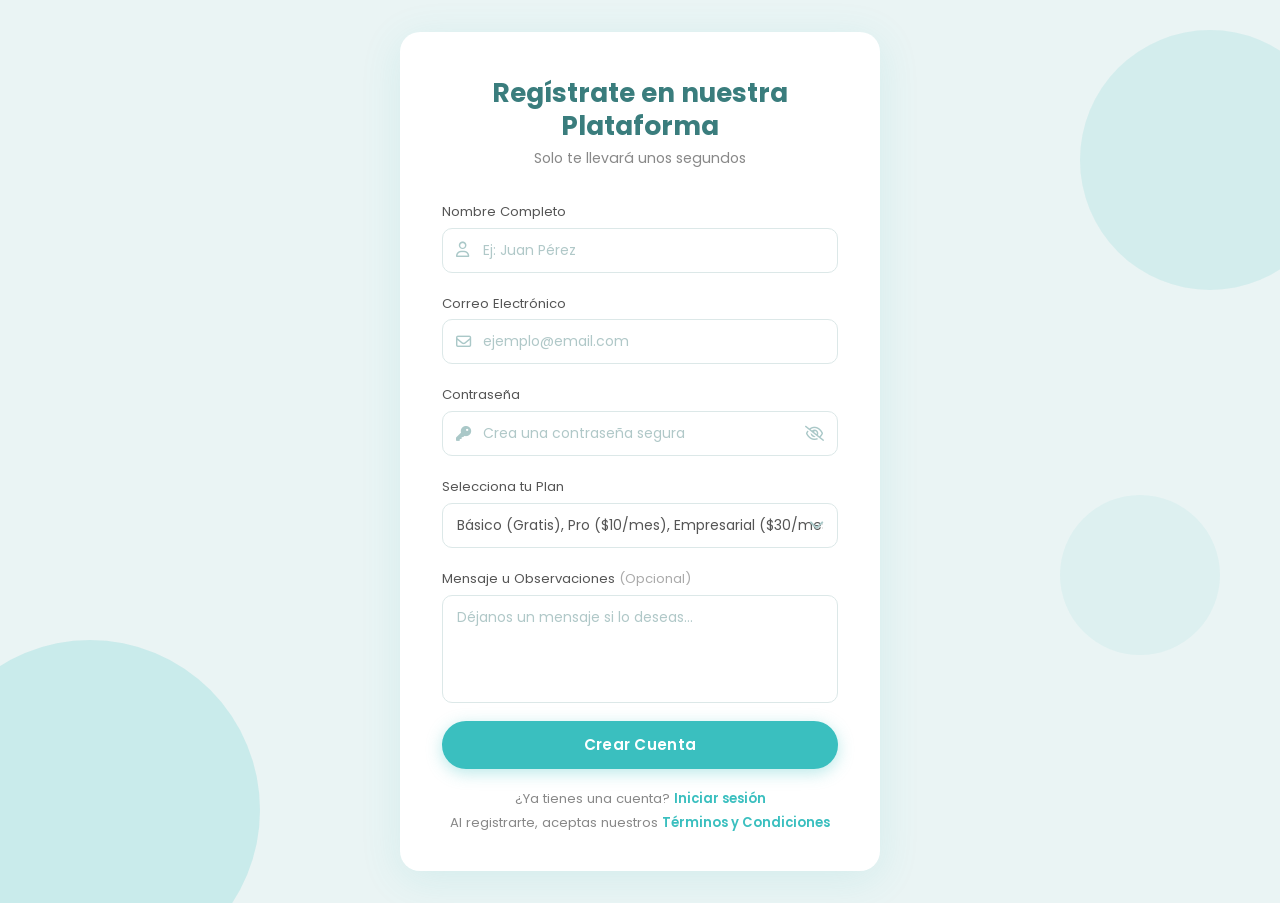
==== index.html @ c7b6d343 "Primera versión" ====
<!DOCTYPE html>
<html lang="es">
<head>
  <meta charset="UTF-8" />
  <meta name="viewport" content="width=device-width, initial-scale=1.0" />
  <title>Regístrate en nuestra Plataforma</title>

  <!-- Google Fonts: Poppins -->
  <link rel="preconnect" href="https://fonts.googleapis.com" />
  <link rel="preconnect" href="https://fonts.gstatic.com" crossorigin />
  <link href="https://fonts.googleapis.com/css2?family=Poppins:wght@400;500;600;700&display=swap" rel="stylesheet" />

  <!-- Bootstrap 5 -->
  <!--<link rel="stylesheet" href="https://cdn.jsdelivr.net/npm/bootstrap@5.3.3/dist/css/bootstrap.min.css" /> -->
  <!-- Local-->  
  <link rel="stylesheet" href="./assets/css/boostrap.min.css" />
  <!-- Font Awesome 6 -->
  <link rel="stylesheet" href="https://cdnjs.cloudflare.com/ajax/libs/font-awesome/6.5.0/css/all.min.css" />

  <!-- Custom styles -->
  <link rel="stylesheet" href="./assets/css/styles.css" />
</head>
<body>

  <!-- Decorative background blobs -->
  <div class="blob blob-1"></div>
  <div class="blob blob-2"></div>
  <div class="blob blob-3"></div>

  <!-- Registration card -->
  <div class="card-register">

    <!-- Header -->
    <h1 class="form-title">Regístrate en nuestra Plataforma</h1>
    <p class="form-subtitle">Solo te llevará unos segundos</p>

    <!-- Form -->
    <form novalidate>

      <!-- Nombre Completo -->
      <div class="mb-1">
        <label for="nombre" class="form-label">Nombre Completo</label>
        <div class="input-wrap">
          <i class="fa-regular fa-user icon-left"></i>
          <input
            type="text"
            id="nombre"
            class="form-control"
            placeholder="Ej: Juan Pérez"
            autocomplete="name"
          />
        </div>
      </div>

      <!-- Correo Electrónico -->
      <div class="mb-1">
        <label for="email" class="form-label">Correo Electrónico</label>
        <div class="input-wrap">
          <i class="fa-regular fa-envelope icon-left"></i>
          <input
            type="email"
            id="email"
            class="form-control"
            placeholder="ejemplo@email.com"
            autocomplete="email"
          />
        </div>
      </div>

      <!-- Contraseña -->
      <div class="mb-1">
        <label for="password" class="form-label">Contraseña</label>
        <div class="input-wrap">
          <i class="fa-solid fa-key icon-left"></i>
          <input
            type="password"
            id="password"
            class="form-control"
            placeholder="Crea una contraseña segura"
            autocomplete="new-password"
          />
          <button
            type="button"
            class="icon-right"
            id="togglePassword"
            aria-label="Mostrar u ocultar contraseña"
          >
            <i class="fa-regular fa-eye-slash" id="eyeIcon"></i>
          </button>
        </div>
      </div>

      <!-- Selecciona tu Plan -->
      <div class="mb-1">
        <label for="plan" class="form-label">Selecciona tu Plan</label>
        <div class="input-wrap select-wrap">
          <select id="plan" class="form-select">
            <option value="">Básico (Gratis), Pro ($10/mes), Empresarial ($30/mes)</option>
            <option value="basico">Básico (Gratis)</option>
            <option value="pro">Pro ($10/mes)</option>
            <option value="empresarial">Empresarial ($30/mes)</option>
          </select>
          <span class="icon-right">
            <i class="fa-solid fa-chevron-down"></i>
          </span>
        </div>
      </div>

      <!-- Mensaje u Observaciones -->
      <div class="mb-1">
        <label for="mensaje" class="form-label">Mensaje u Observaciones <span style="font-weight:400;color:#aaa;">(Opcional)</span></label>
        <div class="input-wrap textarea-wrap">
          <textarea
            id="mensaje"
            class="form-control"
            placeholder="Déjanos un mensaje si lo deseas..."
            rows="4"
          ></textarea>
        </div>
      </div>

      <!-- Submit -->
      <button type="submit" class="btn-register">Crear Cuenta</button>

    </form>

    <!-- Footer -->
    <div class="form-footer">
      <div>¿Ya tienes una cuenta? <a href="#">Iniciar sesión</a></div>
      <div>Al registrarte, aceptas nuestros <a href="#">Términos y Condiciones</a></div>
    </div>

  </div><!-- /card-register -->

  <!-- Bootstrap JS -->
  <script src="https://cdn.jsdelivr.net/npm/bootstrap@5.3.3/dist/js/bootstrap.bundle.min.js"></script>

  <!-- Toggle password visibility -->
  <script>
    const toggleBtn  = document.getElementById('togglePassword');
    const passwordInput = document.getElementById('password');
    const eyeIcon    = document.getElementById('eyeIcon');

    toggleBtn.addEventListener('click', () => {
      const isHidden = passwordInput.type === 'password';
      passwordInput.type = isHidden ? 'text' : 'password';
      eyeIcon.classList.toggle('fa-eye-slash', !isHidden);
      eyeIcon.classList.toggle('fa-eye',       isHidden);
    });
  </script>

</body>
</html>
---- assets/css/boostrap.min.css ----
@charset "UTF-8"; /*!
 * Bootstrap  v5.3.3 (https://getbootstrap.com/)
 * Copyright 2011-2024 The Bootstrap Authors
 * Licensed under MIT (https://github.com/twbs/bootstrap/blob/main/LICENSE)
 */
:root,
[data-bs-theme="light"] {
    --bs-blue: #0d6efd;
    --bs-indigo: #6610f2;
    --bs-purple: #6f42c1;
    --bs-pink: #d63384;
    --bs-red: #dc3545;
    --bs-orange: #fd7e14;
    --bs-yellow: #ffc107;
    --bs-green: #198754;
    --bs-teal: #20c997;
    --bs-cyan: #0dcaf0;
    --bs-black: #000;
    --bs-white: #fff;
    --bs-gray: #6c757d;
    --bs-gray-dark: #343a40;
    --bs-gray-100: #f8f9fa;
    --bs-gray-200: #e9ecef;
    --bs-gray-300: #dee2e6;
    --bs-gray-400: #ced4da;
    --bs-gray-500: #adb5bd;
    --bs-gray-600: #6c757d;
    --bs-gray-700: #495057;
    --bs-gray-800: #343a40;
    --bs-gray-900: #212529;
    --bs-primary: #0d6efd;
    --bs-secondary: #6c757d;
    --bs-success: #198754;
    --bs-info: #0dcaf0;
    --bs-warning: #ffc107;
    --bs-danger: #dc3545;
    --bs-light: #f8f9fa;
    --bs-dark: #212529;
    --bs-primary-rgb: 13, 110, 253;
    --bs-secondary-rgb: 108, 117, 125;
    --bs-success-rgb: 25, 135, 84;
    --bs-info-rgb: 13, 202, 240;
    --bs-warning-rgb: 255, 193, 7;
    --bs-danger-rgb: 220, 53, 69;
    --bs-light-rgb: 248, 249, 250;
    --bs-dark-rgb: 33, 37, 41;
    --bs-primary-text-emphasis: #052c65;
    --bs-secondary-text-emphasis: #2b2f32;
    --bs-success-text-emphasis: #0a3622;
    --bs-info-text-emphasis: #055160;
    --bs-warning-text-emphasis: #664d03;
    --bs-danger-text-emphasis: #58151c;
    --bs-light-text-emphasis: #495057;
    --bs-dark-text-emphasis: #495057;
    --bs-primary-bg-subtle: #cfe2ff;
    --bs-secondary-bg-subtle: #e2e3e5;
    --bs-success-bg-subtle: #d1e7dd;
    --bs-info-bg-subtle: #cff4fc;
    --bs-warning-bg-subtle: #fff3cd;
    --bs-danger-bg-subtle: #f8d7da;
    --bs-light-bg-subtle: #fcfcfd;
    --bs-dark-bg-subtle: #ced4da;
    --bs-primary-border-subtle: #9ec5fe;
    --bs-secondary-border-subtle: #c4c8cb;
    --bs-success-border-subtle: #a3cfbb;
    --bs-info-border-subtle: #9eeaf9;
    --bs-warning-border-subtle: #ffe69c;
    --bs-danger-border-subtle: #f1aeb5;
    --bs-light-border-subtle: #e9ecef;
    --bs-dark-border-subtle: #adb5bd;
    --bs-white-rgb: 255, 255, 255;
    --bs-black-rgb: 0, 0, 0;
    --bs-font-sans-serif: system-ui, -apple-system, "Segoe UI", Roboto, "Helvetica Neue", "Noto Sans", "Liberation Sans",
        Arial, sans-serif, "Apple Color Emoji", "Segoe UI Emoji", "Segoe UI Symbol", "Noto Color Emoji";
    --bs-font-monospace: SFMono-Regular, Menlo, Monaco, Consolas, "Liberation Mono", "Courier New", monospace;
    --bs-gradient: linear-gradient(180deg, rgba(255, 255, 255, 0.15), rgba(255, 255, 255, 0));
    --bs-body-font-family: var(--bs-font-sans-serif);
    --bs-body-font-size: 1rem;
    --bs-body-font-weight: 400;
    --bs-body-line-height: 1.5;
    --bs-body-color: #212529;
    --bs-body-color-rgb: 33, 37, 41;
    --bs-body-bg: #fff;
    --bs-body-bg-rgb: 255, 255, 255;
    --bs-emphasis-color: #000;
    --bs-emphasis-color-rgb: 0, 0, 0;
    --bs-secondary-color: rgba(33, 37, 41, 0.75);
    --bs-secondary-color-rgb: 33, 37, 41;
    --bs-secondary-bg: #e9ecef;
    --bs-secondary-bg-rgb: 233, 236, 239;
    --bs-tertiary-color: rgba(33, 37, 41, 0.5);
    --bs-tertiary-color-rgb: 33, 37, 41;
    --bs-tertiary-bg: #f8f9fa;
    --bs-tertiary-bg-rgb: 248, 249, 250;
    --bs-heading-color: inherit;
    --bs-link-color: #0d6efd;
    --bs-link-color-rgb: 13, 110, 253;
    --bs-link-decoration: underline;
    --bs-link-hover-color: #0a58ca;
    --bs-link-hover-color-rgb: 10, 88, 202;
    --bs-code-color: #d63384;
    --bs-highlight-color: #212529;
    --bs-highlight-bg: #fff3cd;
    --bs-border-width: 1px;
    --bs-border-style: solid;
    --bs-border-color: #dee2e6;
    --bs-border-color-translucent: rgba(0, 0, 0, 0.175);
    --bs-border-radius: 0.375rem;
    --bs-border-radius-sm: 0.25rem;
    --bs-border-radius-lg: 0.5rem;
    --bs-border-radius-xl: 1rem;
    --bs-border-radius-xxl: 2rem;
    --bs-border-radius-2xl: var(--bs-border-radius-xxl);
    --bs-border-radius-pill: 50rem;
    --bs-box-shadow: 0 0.5rem 1rem rgba(0, 0, 0, 0.15);
    --bs-box-shadow-sm: 0 0.125rem 0.25rem rgba(0, 0, 0, 0.075);
    --bs-box-shadow-lg: 0 1rem 3rem rgba(0, 0, 0, 0.175);
    --bs-box-shadow-inset: inset 0 1px 2px rgba(0, 0, 0, 0.075);
    --bs-focus-ring-width: 0.25rem;
    --bs-focus-ring-opacity: 0.25;
    --bs-focus-ring-color: rgba(13, 110, 253, 0.25);
    --bs-form-valid-color: #198754;
    --bs-form-valid-border-color: #198754;
    --bs-form-invalid-color: #dc3545;
    --bs-form-invalid-border-color: #dc3545;
}
[data-bs-theme="dark"] {
    color-scheme: dark;
    --bs-body-color: #dee2e6;
    --bs-body-color-rgb: 222, 226, 230;
    --bs-body-bg: #212529;
    --bs-body-bg-rgb: 33, 37, 41;
    --bs-emphasis-color: #fff;
    --bs-emphasis-color-rgb: 255, 255, 255;
    --bs-secondary-color: rgba(222, 226, 230, 0.75);
    --bs-secondary-color-rgb: 222, 226, 230;
    --bs-secondary-bg: #343a40;
    --bs-secondary-bg-rgb: 52, 58, 64;
    --bs-tertiary-color: rgba(222, 226, 230, 0.5);
    --bs-tertiary-color-rgb: 222, 226, 230;
    --bs-tertiary-bg: #2b3035;
    --bs-tertiary-bg-rgb: 43, 48, 53;
    --bs-primary-text-emphasis: #6ea8fe;
    --bs-secondary-text-emphasis: #a7acb1;
    --bs-success-text-emphasis: #75b798;
    --bs-info-text-emphasis: #6edff6;
    --bs-warning-text-emphasis: #ffda6a;
    --bs-danger-text-emphasis: #ea868f;
    --bs-light-text-emphasis: #f8f9fa;
    --bs-dark-text-emphasis: #dee2e6;
    --bs-primary-bg-subtle: #031633;
    --bs-secondary-bg-subtle: #161719;
    --bs-success-bg-subtle: #051b11;
    --bs-info-bg-subtle: #032830;
    --bs-warning-bg-subtle: #332701;
    --bs-danger-bg-subtle: #2c0b0e;
    --bs-light-bg-subtle: #343a40;
    --bs-dark-bg-subtle: #1a1d20;
    --bs-primary-border-subtle: #084298;
    --bs-secondary-border-subtle: #41464b;
    --bs-success-border-subtle: #0f5132;
    --bs-info-border-subtle: #087990;
    --bs-warning-border-subtle: #997404;
    --bs-danger-border-subtle: #842029;
    --bs-light-border-subtle: #495057;
    --bs-dark-border-subtle: #343a40;
    --bs-heading-color: inherit;
    --bs-link-color: #6ea8fe;
    --bs-link-hover-color: #8bb9fe;
    --bs-link-color-rgb: 110, 168, 254;
    --bs-link-hover-color-rgb: 139, 185, 254;
    --bs-code-color: #e685b5;
    --bs-highlight-color: #dee2e6;
    --bs-highlight-bg: #664d03;
    --bs-border-color: #495057;
    --bs-border-color-translucent: rgba(255, 255, 255, 0.15);
    --bs-form-valid-color: #75b798;
    --bs-form-valid-border-color: #75b798;
    --bs-form-invalid-color: #ea868f;
    --bs-form-invalid-border-color: #ea868f;
}
*,
::after,
::before {
    box-sizing: border-box;
}
@media (prefers-reduced-motion: no-preference) {
    :root {
        scroll-behavior: smooth;
    }
}
body {
    margin: 0;
    font-family: var(--bs-body-font-family);
    font-size: var(--bs-body-font-size);
    font-weight: var(--bs-body-font-weight);
    line-height: var(--bs-body-line-height);
    color: var(--bs-body-color);
    text-align: var(--bs-body-text-align);
    background-color: var(--bs-body-bg);
    -webkit-text-size-adjust: 100%;
    -webkit-tap-highlight-color: transparent;
}
hr {
    margin: 1rem 0;
    color: inherit;
    border: 0;
    border-top: var(--bs-border-width) solid;
    opacity: 0.25;
}
.h1,
.h2,
.h3,
.h4,
.h5,
.h6,
h1,
h2,
h3,
h4,
h5,
h6 {
    margin-top: 0;
    margin-bottom: 0.5rem;
    font-weight: 500;
    line-height: 1.2;
    color: var(--bs-heading-color);
}
.h1,
h1 {
    font-size: calc(1.375rem + 1.5vw);
}
@media (min-width: 1200px) {
    .h1,
    h1 {
        font-size: 2.5rem;
    }
}
.h2,
h2 {
    font-size: calc(1.325rem + 0.9vw);
}
@media (min-width: 1200px) {
    .h2,
    h2 {
        font-size: 2rem;
    }
}
.h3,
h3 {
    font-size: calc(1.3rem + 0.6vw);
}
@media (min-width: 1200px) {
    .h3,
    h3 {
        font-size: 1.75rem;
    }
}
.h4,
h4 {
    font-size: calc(1.275rem + 0.3vw);
}
@media (min-width: 1200px) {
    .h4,
    h4 {
        font-size: 1.5rem;
    }
}
.h5,
h5 {
    font-size: 1.25rem;
}
.h6,
h6 {
    font-size: 1rem;
}
p {
    margin-top: 0;
    margin-bottom: 1rem;
}
abbr[title] {
    -webkit-text-decoration: underline dotted;
    text-decoration: underline dotted;
    cursor: help;
    -webkit-text-decoration-skip-ink: none;
    text-decoration-skip-ink: none;
}
address {
    margin-bottom: 1rem;
    font-style: normal;
    line-height: inherit;
}
ol,
ul {
    padding-left: 2rem;
}
dl,
ol,
ul {
    margin-top: 0;
    margin-bottom: 1rem;
}
ol ol,
ol ul,
ul ol,
ul ul {
    margin-bottom: 0;
}
dt {
    font-weight: 700;
}
dd {
    margin-bottom: 0.5rem;
    margin-left: 0;
}
blockquote {
    margin: 0 0 1rem;
}
b,
strong {
    font-weight: bolder;
}
.small,
small {
    font-size: 0.875em;
}
.mark,
mark {
    padding: 0.1875em;
    color: var(--bs-highlight-color);
    background-color: var(--bs-highlight-bg);
}
sub,
sup {
    position: relative;
    font-size: 0.75em;
    line-height: 0;
    vertical-align: baseline;
}
sub {
    bottom: -0.25em;
}
sup {
    top: -0.5em;
}
a {
    color: rgba(var(--bs-link-color-rgb), var(--bs-link-opacity, 1));
    text-decoration: underline;
}
a:hover {
    --bs-link-color-rgb: var(--bs-link-hover-color-rgb);
}
a:not([href]):not([class]),
a:not([href]):not([class]):hover {
    color: inherit;
    text-decoration: none;
}
code,
kbd,
pre,
samp {
    font-family: var(--bs-font-monospace);
    font-size: 1em;
}
pre {
    display: block;
    margin-top: 0;
    margin-bottom: 1rem;
    overflow: auto;
    font-size: 0.875em;
}
pre code {
    font-size: inherit;
    color: inherit;
    word-break: normal;
}
code {
    font-size: 0.875em;
    color: var(--bs-code-color);
    word-wrap: break-word;
}
a > code {
    color: inherit;
}
kbd {
    padding: 0.1875rem 0.375rem;
    font-size: 0.875em;
    color: var(--bs-body-bg);
    background-color: var(--bs-body-color);
    border-radius: 0.25rem;
}
kbd kbd {
    padding: 0;
    font-size: 1em;
}
figure {
    margin: 0 0 1rem;
}
img,
svg {
    vertical-align: middle;
}
table {
    caption-side: bottom;
    border-collapse: collapse;
}
caption {
    padding-top: 0.5rem;
    padding-bottom: 0.5rem;
    color: var(--bs-secondary-color);
    text-align: left;
}
th {
    text-align: inherit;
    text-align: -webkit-match-parent;
}
tbody,
td,
tfoot,
th,
thead,
tr {
    border-color: inherit;
    border-style: solid;
    border-width: 0;
}
label {
    display: inline-block;
}
button {
    border-radius: 0;
}
button:focus:not(:focus-visible) {
    outline: 0;
}
button,
input,
optgroup,
select,
textarea {
    margin: 0;
    font-family: inherit;
    font-size: inherit;
    line-height: inherit;
}
button,
select {
    text-transform: none;
}
[role="button"] {
    cursor: pointer;
}
select {
    word-wrap: normal;
}
select:disabled {
    opacity: 1;
}
[list]:not([type="date"]):not([type="datetime-local"]):not([type="month"]):not([type="week"]):not(
        [type="time"]
    )::-webkit-calendar-picker-indicator {
    display: none !important;
}
[type="button"],
[type="reset"],
[type="submit"],
button {
    -webkit-appearance: button;
}
[type="button"]:not(:disabled),
[type="reset"]:not(:disabled),
[type="submit"]:not(:disabled),
button:not(:disabled) {
    cursor: pointer;
}
::-moz-focus-inner {
    padding: 0;
    border-style: none;
}
textarea {
    resize: vertical;
}
fieldset {
    min-width: 0;
    padding: 0;
    margin: 0;
    border: 0;
}
legend {
    float: left;
    width: 100%;
    padding: 0;
    margin-bottom: 0.5rem;
    font-size: calc(1.275rem + 0.3vw);
    line-height: inherit;
}
@media (min-width: 1200px) {
    legend {
        font-size: 1.5rem;
    }
}
legend + * {
    clear: left;
}
::-webkit-datetime-edit-day-field,
::-webkit-datetime-edit-fields-wrapper,
::-webkit-datetime-edit-hour-field,
::-webkit-datetime-edit-minute,
::-webkit-datetime-edit-month-field,
::-webkit-datetime-edit-text,
::-webkit-datetime-edit-year-field {
    padding: 0;
}
::-webkit-inner-spin-button {
    height: auto;
}
[type="search"] {
    -webkit-appearance: textfield;
    outline-offset: -2px;
}
::-webkit-search-decoration {
    -webkit-appearance: none;
}
::-webkit-color-swatch-wrapper {
    padding: 0;
}
::-webkit-file-upload-button {
    font: inherit;
    -webkit-appearance: button;
}
::file-selector-button {
    font: inherit;
    -webkit-appearance: button;
}
output {
    display: inline-block;
}
iframe {
    border: 0;
}
summary {
    display: list-item;
    cursor: pointer;
}
progress {
    vertical-align: baseline;
}
[hidden] {
    display: none !important;
}
.lead {
    font-size: 1.25rem;
    font-weight: 300;
}
.display-1 {
    font-size: calc(1.625rem + 4.5vw);
    font-weight: 300;
    line-height: 1.2;
}
@media (min-width: 1200px) {
    .display-1 {
        font-size: 5rem;
    }
}
.display-2 {
    font-size: calc(1.575rem + 3.9vw);
    font-weight: 300;
    line-height: 1.2;
}
@media (min-width: 1200px) {
    .display-2 {
        font-size: 4.5rem;
    }
}
.display-3 {
    font-size: calc(1.525rem + 3.3vw);
    font-weight: 300;
    line-height: 1.2;
}
@media (min-width: 1200px) {
    .display-3 {
        font-size: 4rem;
    }
}
.display-4 {
    font-size: calc(1.475rem + 2.7vw);
    font-weight: 300;
    line-height: 1.2;
}
@media (min-width: 1200px) {
    .display-4 {
        font-size: 3.5rem;
    }
}
.display-5 {
    font-size: calc(1.425rem + 2.1vw);
    font-weight: 300;
    line-height: 1.2;
}
@media (min-width: 1200px) {
    .display-5 {
        font-size: 3rem;
    }
}
.display-6 {
    font-size: calc(1.375rem + 1.5vw);
    font-weight: 300;
    line-height: 1.2;
}
@media (min-width: 1200px) {
    .display-6 {
        font-size: 2.5rem;
    }
}
.list-unstyled {
    padding-left: 0;
    list-style: none;
}
.list-inline {
    padding-left: 0;
    list-style: none;
}
.list-inline-item {
    display: inline-block;
}
.list-inline-item:not(:last-child) {
    margin-right: 0.5rem;
}
.initialism {
    font-size: 0.875em;
    text-transform: uppercase;
}
.blockquote {
    margin-bottom: 1rem;
    font-size: 1.25rem;
}
.blockquote > :last-child {
    margin-bottom: 0;
}
.blockquote-footer {
    margin-top: -1rem;
    margin-bottom: 1rem;
    font-size: 0.875em;
    color: #6c757d;
}
.blockquote-footer::before {
    content: "— ";
}
.img-fluid {
    max-width: 100%;
    height: auto;
}
.img-thumbnail {
    padding: 0.25rem;
    background-color: var(--bs-body-bg);
    border: var(--bs-border-width) solid var(--bs-border-color);
    border-radius: var(--bs-border-radius);
    max-width: 100%;
    height: auto;
}
.figure {
    display: inline-block;
}
.figure-img {
    margin-bottom: 0.5rem;
    line-height: 1;
}
.figure-caption {
    font-size: 0.875em;
    color: var(--bs-secondary-color);
}
.container,
.container-fluid,
.container-lg,
.container-md,
.container-sm,
.container-xl,
.container-xxl {
    --bs-gutter-x: 1.5rem;
    --bs-gutter-y: 0;
    width: 100%;
    padding-right: calc(var(--bs-gutter-x) * 0.5);
    padding-left: calc(var(--bs-gutter-x) * 0.5);
    margin-right: auto;
    margin-left: auto;
}
@media (min-width: 576px) {
    .container,
    .container-sm {
        max-width: 540px;
    }
}
@media (min-width: 768px) {
    .container,
    .container-md,
    .container-sm {
        max-width: 720px;
    }
}
@media (min-width: 992px) {
    .container,
    .container-lg,
    .container-md,
    .container-sm {
        max-width: 960px;
    }
}
@media (min-width: 1200px) {
    .container,
    .container-lg,
    .container-md,
    .container-sm,
    .container-xl {
        max-width: 1140px;
    }
}
@media (min-width: 1400px) {
    .container,
    .container-lg,
    .container-md,
    .container-sm,
    .container-xl,
    .container-xxl {
        max-width: 1320px;
    }
}
:root {
    --bs-breakpoint-xs: 0;
    --bs-breakpoint-sm: 576px;
    --bs-breakpoint-md: 768px;
    --bs-breakpoint-lg: 992px;
    --bs-breakpoint-xl: 1200px;
    --bs-breakpoint-xxl: 1400px;
}
.row {
    --bs-gutter-x: 1.5rem;
    --bs-gutter-y: 0;
    display: flex;
    flex-wrap: wrap;
    margin-top: calc(-1 * var(--bs-gutter-y));
    margin-right: calc(-0.5 * var(--bs-gutter-x));
    margin-left: calc(-0.5 * var(--bs-gutter-x));
}
.row > * {
    flex-shrink: 0;
    width: 100%;
    max-width: 100%;
    padding-right: calc(var(--bs-gutter-x) * 0.5);
    padding-left: calc(var(--bs-gutter-x) * 0.5);
    margin-top: var(--bs-gutter-y);
}
.col {
    flex: 1 0 0%;
}
.row-cols-auto > * {
    flex: 0 0 auto;
    width: auto;
}
.row-cols-1 > * {
    flex: 0 0 auto;
    width: 100%;
}
.row-cols-2 > * {
    flex: 0 0 auto;
    width: 50%;
}
.row-cols-3 > * {
    flex: 0 0 auto;
    width: 33.33333333%;
}
.row-cols-4 > * {
    flex: 0 0 auto;
    width: 25%;
}
.row-cols-5 > * {
    flex: 0 0 auto;
    width: 20%;
}
.row-cols-6 > * {
    flex: 0 0 auto;
    width: 16.66666667%;
}
.col-auto {
    flex: 0 0 auto;
    width: auto;
}
.col-1 {
    flex: 0 0 auto;
    width: 8.33333333%;
}
.col-2 {
    flex: 0 0 auto;
    width: 16.66666667%;
}
.col-3 {
    flex: 0 0 auto;
    width: 25%;
}
.col-4 {
    flex: 0 0 auto;
    width: 33.33333333%;
}
.col-5 {
    flex: 0 0 auto;
    width: 41.66666667%;
}
.col-6 {
    flex: 0 0 auto;
    width: 50%;
}
.col-7 {
    flex: 0 0 auto;
    width: 58.33333333%;
}
.col-8 {
    flex: 0 0 auto;
    width: 66.66666667%;
}
.col-9 {
    flex: 0 0 auto;
    width: 75%;
}
.col-10 {
    flex: 0 0 auto;
    width: 83.33333333%;
}
.col-11 {
    flex: 0 0 auto;
    width: 91.66666667%;
}
.col-12 {
    flex: 0 0 auto;
    width: 100%;
}
.offset-1 {
    margin-left: 8.33333333%;
}
.offset-2 {
    margin-left: 16.66666667%;
}
.offset-3 {
    margin-left: 25%;
}
.offset-4 {
    margin-left: 33.33333333%;
}
.offset-5 {
    margin-left: 41.66666667%;
}
.offset-6 {
    margin-left: 50%;
}
.offset-7 {
    margin-left: 58.33333333%;
}
.offset-8 {
    margin-left: 66.66666667%;
}
.offset-9 {
    margin-left: 75%;
}
.offset-10 {
    margin-left: 83.33333333%;
}
.offset-11 {
    margin-left: 91.66666667%;
}
.g-0,
.gx-0 {
    --bs-gutter-x: 0;
}
.g-0,
.gy-0 {
    --bs-gutter-y: 0;
}
.g-1,
.gx-1 {
    --bs-gutter-x: 0.25rem;
}
.g-1,
.gy-1 {
    --bs-gutter-y: 0.25rem;
}
.g-2,
.gx-2 {
    --bs-gutter-x: 0.5rem;
}
.g-2,
.gy-2 {
    --bs-gutter-y: 0.5rem;
}
.g-3,
.gx-3 {
    --bs-gutter-x: 1rem;
}
.g-3,
.gy-3 {
    --bs-gutter-y: 1rem;
}
.g-4,
.gx-4 {
    --bs-gutter-x: 1.5rem;
}
.g-4,
.gy-4 {
    --bs-gutter-y: 1.5rem;
}
.g-5,
.gx-5 {
    --bs-gutter-x: 3rem;
}
.g-5,
.gy-5 {
    --bs-gutter-y: 3rem;
}
@media (min-width: 576px) {
    .col-sm {
        flex: 1 0 0%;
    }
    .row-cols-sm-auto > * {
        flex: 0 0 auto;
        width: auto;
    }
    .row-cols-sm-1 > * {
        flex: 0 0 auto;
        width: 100%;
    }
    .row-cols-sm-2 > * {
        flex: 0 0 auto;
        width: 50%;
    }
    .row-cols-sm-3 > * {
        flex: 0 0 auto;
        width: 33.33333333%;
    }
    .row-cols-sm-4 > * {
        flex: 0 0 auto;
        width: 25%;
    }
    .row-cols-sm-5 > * {
        flex: 0 0 auto;
        width: 20%;
    }
    .row-cols-sm-6 > * {
        flex: 0 0 auto;
        width: 16.66666667%;
    }
    .col-sm-auto {
        flex: 0 0 auto;
        width: auto;
    }
    .col-sm-1 {
        flex: 0 0 auto;
        width: 8.33333333%;
    }
    .col-sm-2 {
        flex: 0 0 auto;
        width: 16.66666667%;
    }
    .col-sm-3 {
        flex: 0 0 auto;
        width: 25%;
    }
    .col-sm-4 {
        flex: 0 0 auto;
        width: 33.33333333%;
    }
    .col-sm-5 {
        flex: 0 0 auto;
        width: 41.66666667%;
    }
    .col-sm-6 {
        flex: 0 0 auto;
        width: 50%;
    }
    .col-sm-7 {
        flex: 0 0 auto;
        width: 58.33333333%;
    }
    .col-sm-8 {
        flex: 0 0 auto;
        width: 66.66666667%;
    }
    .col-sm-9 {
        flex: 0 0 auto;
        width: 75%;
    }
    .col-sm-10 {
        flex: 0 0 auto;
        width: 83.33333333%;
    }
    .col-sm-11 {
        flex: 0 0 auto;
        width: 91.66666667%;
    }
    .col-sm-12 {
        flex: 0 0 auto;
        width: 100%;
    }
    .offset-sm-0 {
        margin-left: 0;
    }
    .offset-sm-1 {
        margin-left: 8.33333333%;
    }
    .offset-sm-2 {
        margin-left: 16.66666667%;
    }
    .offset-sm-3 {
        margin-left: 25%;
    }
    .offset-sm-4 {
        margin-left: 33.33333333%;
    }
    .offset-sm-5 {
        margin-left: 41.66666667%;
    }
    .offset-sm-6 {
        margin-left: 50%;
    }
    .offset-sm-7 {
        margin-left: 58.33333333%;
    }
    .offset-sm-8 {
        margin-left: 66.66666667%;
    }
    .offset-sm-9 {
        margin-left: 75%;
    }
    .offset-sm-10 {
        margin-left: 83.33333333%;
    }
    .offset-sm-11 {
        margin-left: 91.66666667%;
    }
    .g-sm-0,
    .gx-sm-0 {
        --bs-gutter-x: 0;
    }
    .g-sm-0,
    .gy-sm-0 {
        --bs-gutter-y: 0;
    }
    .g-sm-1,
    .gx-sm-1 {
        --bs-gutter-x: 0.25rem;
    }
    .g-sm-1,
    .gy-sm-1 {
        --bs-gutter-y: 0.25rem;
    }
    .g-sm-2,
    .gx-sm-2 {
        --bs-gutter-x: 0.5rem;
    }
    .g-sm-2,
    .gy-sm-2 {
        --bs-gutter-y: 0.5rem;
    }
    .g-sm-3,
    .gx-sm-3 {
        --bs-gutter-x: 1rem;
    }
    .g-sm-3,
    .gy-sm-3 {
        --bs-gutter-y: 1rem;
    }
    .g-sm-4,
    .gx-sm-4 {
        --bs-gutter-x: 1.5rem;
    }
    .g-sm-4,
    .gy-sm-4 {
        --bs-gutter-y: 1.5rem;
    }
    .g-sm-5,
    .gx-sm-5 {
        --bs-gutter-x: 3rem;
    }
    .g-sm-5,
    .gy-sm-5 {
        --bs-gutter-y: 3rem;
    }
}
@media (min-width: 768px) {
    .col-md {
        flex: 1 0 0%;
    }
    .row-cols-md-auto > * {
        flex: 0 0 auto;
        width: auto;
    }
    .row-cols-md-1 > * {
        flex: 0 0 auto;
        width: 100%;
    }
    .row-cols-md-2 > * {
        flex: 0 0 auto;
        width: 50%;
    }
    .row-cols-md-3 > * {
        flex: 0 0 auto;
        width: 33.33333333%;
    }
    .row-cols-md-4 > * {
        flex: 0 0 auto;
        width: 25%;
    }
    .row-cols-md-5 > * {
        flex: 0 0 auto;
        width: 20%;
    }
    .row-cols-md-6 > * {
        flex: 0 0 auto;
        width: 16.66666667%;
    }
    .col-md-auto {
        flex: 0 0 auto;
        width: auto;
    }
    .col-md-1 {
        flex: 0 0 auto;
        width: 8.33333333%;
    }
    .col-md-2 {
        flex: 0 0 auto;
        width: 16.66666667%;
    }
    .col-md-3 {
        flex: 0 0 auto;
        width: 25%;
    }
    .col-md-4 {
        flex: 0 0 auto;
        width: 33.33333333%;
    }
    .col-md-5 {
        flex: 0 0 auto;
        width: 41.66666667%;
    }
    .col-md-6 {
        flex: 0 0 auto;
        width: 50%;
    }
    .col-md-7 {
        flex: 0 0 auto;
        width: 58.33333333%;
    }
    .col-md-8 {
        flex: 0 0 auto;
        width: 66.66666667%;
    }
    .col-md-9 {
        flex: 0 0 auto;
        width: 75%;
    }
    .col-md-10 {
        flex: 0 0 auto;
        width: 83.33333333%;
    }
    .col-md-11 {
        flex: 0 0 auto;
        width: 91.66666667%;
    }
    .col-md-12 {
        flex: 0 0 auto;
        width: 100%;
    }
    .offset-md-0 {
        margin-left: 0;
    }
    .offset-md-1 {
        margin-left: 8.33333333%;
    }
    .offset-md-2 {
        margin-left: 16.66666667%;
    }
    .offset-md-3 {
        margin-left: 25%;
    }
    .offset-md-4 {
        margin-left: 33.33333333%;
    }
    .offset-md-5 {
        margin-left: 41.66666667%;
    }
    .offset-md-6 {
        margin-left: 50%;
    }
    .offset-md-7 {
        margin-left: 58.33333333%;
    }
    .offset-md-8 {
        margin-left: 66.66666667%;
    }
    .offset-md-9 {
        margin-left: 75%;
    }
    .offset-md-10 {
        margin-left: 83.33333333%;
    }
    .offset-md-11 {
        margin-left: 91.66666667%;
    }
    .g-md-0,
    .gx-md-0 {
        --bs-gutter-x: 0;
    }
    .g-md-0,
    .gy-md-0 {
        --bs-gutter-y: 0;
    }
    .g-md-1,
    .gx-md-1 {
        --bs-gutter-x: 0.25rem;
    }
    .g-md-1,
    .gy-md-1 {
        --bs-gutter-y: 0.25rem;
    }
    .g-md-2,
    .gx-md-2 {
        --bs-gutter-x: 0.5rem;
    }
    .g-md-2,
    .gy-md-2 {
        --bs-gutter-y: 0.5rem;
    }
    .g-md-3,
    .gx-md-3 {
        --bs-gutter-x: 1rem;
    }
    .g-md-3,
    .gy-md-3 {
        --bs-gutter-y: 1rem;
    }
    .g-md-4,
    .gx-md-4 {
        --bs-gutter-x: 1.5rem;
    }
    .g-md-4,
    .gy-md-4 {
        --bs-gutter-y: 1.5rem;
    }
    .g-md-5,
    .gx-md-5 {
        --bs-gutter-x: 3rem;
    }
    .g-md-5,
    .gy-md-5 {
        --bs-gutter-y: 3rem;
    }
}
@media (min-width: 992px) {
    .col-lg {
        flex: 1 0 0%;
    }
    .row-cols-lg-auto > * {
        flex: 0 0 auto;
        width: auto;
    }
    .row-cols-lg-1 > * {
        flex: 0 0 auto;
        width: 100%;
    }
    .row-cols-lg-2 > * {
        flex: 0 0 auto;
        width: 50%;
    }
    .row-cols-lg-3 > * {
        flex: 0 0 auto;
        width: 33.33333333%;
    }
    .row-cols-lg-4 > * {
        flex: 0 0 auto;
        width: 25%;
    }
    .row-cols-lg-5 > * {
        flex: 0 0 auto;
        width: 20%;
    }
    .row-cols-lg-6 > * {
        flex: 0 0 auto;
        width: 16.66666667%;
    }
    .col-lg-auto {
        flex: 0 0 auto;
        width: auto;
    }
    .col-lg-1 {
        flex: 0 0 auto;
        width: 8.33333333%;
    }
    .col-lg-2 {
        flex: 0 0 auto;
        width: 16.66666667%;
    }
    .col-lg-3 {
        flex: 0 0 auto;
        width: 25%;
    }
    .col-lg-4 {
        flex: 0 0 auto;
        width: 33.33333333%;
    }
    .col-lg-5 {
        flex: 0 0 auto;
        width: 41.66666667%;
    }
    .col-lg-6 {
        flex: 0 0 auto;
        width: 50%;
    }
    .col-lg-7 {
        flex: 0 0 auto;
        width: 58.33333333%;
    }
    .col-lg-8 {
        flex: 0 0 auto;
        width: 66.66666667%;
    }
    .col-lg-9 {
        flex: 0 0 auto;
        width: 75%;
    }
    .col-lg-10 {
        flex: 0 0 auto;
        width: 83.33333333%;
    }
    .col-lg-11 {
        flex: 0 0 auto;
        width: 91.66666667%;
    }
    .col-lg-12 {
        flex: 0 0 auto;
        width: 100%;
    }
    .offset-lg-0 {
        margin-left: 0;
    }
    .offset-lg-1 {
        margin-left: 8.33333333%;
    }
    .offset-lg-2 {
        margin-left: 16.66666667%;
    }
    .offset-lg-3 {
        margin-left: 25%;
    }
    .offset-lg-4 {
        margin-left: 33.33333333%;
    }
    .offset-lg-5 {
        margin-left: 41.66666667%;
    }
    .offset-lg-6 {
        margin-left: 50%;
    }
    .offset-lg-7 {
        margin-left: 58.33333333%;
    }
    .offset-lg-8 {
        margin-left: 66.66666667%;
    }
    .offset-lg-9 {
        margin-left: 75%;
    }
    .offset-lg-10 {
        margin-left: 83.33333333%;
    }
    .offset-lg-11 {
        margin-left: 91.66666667%;
    }
    .g-lg-0,
    .gx-lg-0 {
        --bs-gutter-x: 0;
    }
    .g-lg-0,
    .gy-lg-0 {
        --bs-gutter-y: 0;
    }
    .g-lg-1,
    .gx-lg-1 {
        --bs-gutter-x: 0.25rem;
    }
    .g-lg-1,
    .gy-lg-1 {
        --bs-gutter-y: 0.25rem;
    }
    .g-lg-2,
    .gx-lg-2 {
        --bs-gutter-x: 0.5rem;
    }
    .g-lg-2,
    .gy-lg-2 {
        --bs-gutter-y: 0.5rem;
    }
    .g-lg-3,
    .gx-lg-3 {
        --bs-gutter-x: 1rem;
    }
    .g-lg-3,
    .gy-lg-3 {
        --bs-gutter-y: 1rem;
    }
    .g-lg-4,
    .gx-lg-4 {
        --bs-gutter-x: 1.5rem;
    }
    .g-lg-4,
    .gy-lg-4 {
        --bs-gutter-y: 1.5rem;
    }
    .g-lg-5,
    .gx-lg-5 {
        --bs-gutter-x: 3rem;
    }
    .g-lg-5,
    .gy-lg-5 {
        --bs-gutter-y: 3rem;
    }
}
@media (min-width: 1200px) {
    .col-xl {
        flex: 1 0 0%;
    }
    .row-cols-xl-auto > * {
        flex: 0 0 auto;
        width: auto;
    }
    .row-cols-xl-1 > * {
        flex: 0 0 auto;
        width: 100%;
    }
    .row-cols-xl-2 > * {
        flex: 0 0 auto;
        width: 50%;
    }
    .row-cols-xl-3 > * {
        flex: 0 0 auto;
        width: 33.33333333%;
    }
    .row-cols-xl-4 > * {
        flex: 0 0 auto;
        width: 25%;
    }
    .row-cols-xl-5 > * {
        flex: 0 0 auto;
        width: 20%;
    }
    .row-cols-xl-6 > * {
        flex: 0 0 auto;
        width: 16.66666667%;
    }
    .col-xl-auto {
        flex: 0 0 auto;
        width: auto;
    }
    .col-xl-1 {
        flex: 0 0 auto;
        width: 8.33333333%;
    }
    .col-xl-2 {
        flex: 0 0 auto;
        width: 16.66666667%;
    }
    .col-xl-3 {
        flex: 0 0 auto;
        width: 25%;
    }
    .col-xl-4 {
        flex: 0 0 auto;
        width: 33.33333333%;
    }
    .col-xl-5 {
        flex: 0 0 auto;
        width: 41.66666667%;
    }
    .col-xl-6 {
        flex: 0 0 auto;
        width: 50%;
    }
    .col-xl-7 {
        flex: 0 0 auto;
        width: 58.33333333%;
    }
    .col-xl-8 {
        flex: 0 0 auto;
        width: 66.66666667%;
    }
    .col-xl-9 {
        flex: 0 0 auto;
        width: 75%;
    }
    .col-xl-10 {
        flex: 0 0 auto;
        width: 83.33333333%;
    }
    .col-xl-11 {
        flex: 0 0 auto;
        width: 91.66666667%;
    }
    .col-xl-12 {
        flex: 0 0 auto;
        width: 100%;
    }
    .offset-xl-0 {
        margin-left: 0;
    }
    .offset-xl-1 {
        margin-left: 8.33333333%;
    }
    .offset-xl-2 {
        margin-left: 16.66666667%;
    }
    .offset-xl-3 {
        margin-left: 25%;
    }
    .offset-xl-4 {
        margin-left: 33.33333333%;
    }
    .offset-xl-5 {
        margin-left: 41.66666667%;
    }
    .offset-xl-6 {
        margin-left: 50%;
    }
    .offset-xl-7 {
        margin-left: 58.33333333%;
    }
    .offset-xl-8 {
        margin-left: 66.66666667%;
    }
    .offset-xl-9 {
        margin-left: 75%;
    }
    .offset-xl-10 {
        margin-left: 83.33333333%;
    }
    .offset-xl-11 {
        margin-left: 91.66666667%;
    }
    .g-xl-0,
    .gx-xl-0 {
        --bs-gutter-x: 0;
    }
    .g-xl-0,
    .gy-xl-0 {
        --bs-gutter-y: 0;
    }
    .g-xl-1,
    .gx-xl-1 {
        --bs-gutter-x: 0.25rem;
    }
    .g-xl-1,
    .gy-xl-1 {
        --bs-gutter-y: 0.25rem;
    }
    .g-xl-2,
    .gx-xl-2 {
        --bs-gutter-x: 0.5rem;
    }
    .g-xl-2,
    .gy-xl-2 {
        --bs-gutter-y: 0.5rem;
    }
    .g-xl-3,
    .gx-xl-3 {
        --bs-gutter-x: 1rem;
    }
    .g-xl-3,
    .gy-xl-3 {
        --bs-gutter-y: 1rem;
    }
    .g-xl-4,
    .gx-xl-4 {
        --bs-gutter-x: 1.5rem;
    }
    .g-xl-4,
    .gy-xl-4 {
        --bs-gutter-y: 1.5rem;
    }
    .g-xl-5,
    .gx-xl-5 {
        --bs-gutter-x: 3rem;
    }
    .g-xl-5,
    .gy-xl-5 {
        --bs-gutter-y: 3rem;
    }
}
@media (min-width: 1400px) {
    .col-xxl {
        flex: 1 0 0%;
    }
    .row-cols-xxl-auto > * {
        flex: 0 0 auto;
        width: auto;
    }
    .row-cols-xxl-1 > * {
        flex: 0 0 auto;
        width: 100%;
    }
    .row-cols-xxl-2 > * {
        flex: 0 0 auto;
        width: 50%;
    }
    .row-cols-xxl-3 > * {
        flex: 0 0 auto;
        width: 33.33333333%;
    }
    .row-cols-xxl-4 > * {
        flex: 0 0 auto;
        width: 25%;
    }
    .row-cols-xxl-5 > * {
        flex: 0 0 auto;
        width: 20%;
    }
    .row-cols-xxl-6 > * {
        flex: 0 0 auto;
        width: 16.66666667%;
    }
    .col-xxl-auto {
        flex: 0 0 auto;
        width: auto;
    }
    .col-xxl-1 {
        flex: 0 0 auto;
        width: 8.33333333%;
    }
    .col-xxl-2 {
        flex: 0 0 auto;
        width: 16.66666667%;
    }
    .col-xxl-3 {
        flex: 0 0 auto;
        width: 25%;
    }
    .col-xxl-4 {
        flex: 0 0 auto;
        width: 33.33333333%;
    }
    .col-xxl-5 {
        flex: 0 0 auto;
        width: 41.66666667%;
    }
    .col-xxl-6 {
        flex: 0 0 auto;
        width: 50%;
    }
    .col-xxl-7 {
        flex: 0 0 auto;
        width: 58.33333333%;
    }
    .col-xxl-8 {
        flex: 0 0 auto;
        width: 66.66666667%;
    }
    .col-xxl-9 {
        flex: 0 0 auto;
        width: 75%;
    }
    .col-xxl-10 {
        flex: 0 0 auto;
        width: 83.33333333%;
    }
    .col-xxl-11 {
        flex: 0 0 auto;
        width: 91.66666667%;
    }
    .col-xxl-12 {
        flex: 0 0 auto;
        width: 100%;
    }
    .offset-xxl-0 {
        margin-left: 0;
    }
    .offset-xxl-1 {
        margin-left: 8.33333333%;
    }
    .offset-xxl-2 {
        margin-left: 16.66666667%;
    }
    .offset-xxl-3 {
        margin-left: 25%;
    }
    .offset-xxl-4 {
        margin-left: 33.33333333%;
    }
    .offset-xxl-5 {
        margin-left: 41.66666667%;
    }
    .offset-xxl-6 {
        margin-left: 50%;
    }
    .offset-xxl-7 {
        margin-left: 58.33333333%;
    }
    .offset-xxl-8 {
        margin-left: 66.66666667%;
    }
    .offset-xxl-9 {
        margin-left: 75%;
    }
    .offset-xxl-10 {
        margin-left: 83.33333333%;
    }
    .offset-xxl-11 {
        margin-left: 91.66666667%;
    }
    .g-xxl-0,
    .gx-xxl-0 {
        --bs-gutter-x: 0;
    }
    .g-xxl-0,
    .gy-xxl-0 {
        --bs-gutter-y: 0;
    }
    .g-xxl-1,
    .gx-xxl-1 {
        --bs-gutter-x: 0.25rem;
    }
    .g-xxl-1,
    .gy-xxl-1 {
        --bs-gutter-y: 0.25rem;
    }
    .g-xxl-2,
    .gx-xxl-2 {
        --bs-gutter-x: 0.5rem;
    }
    .g-xxl-2,
    .gy-xxl-2 {
        --bs-gutter-y: 0.5rem;
    }
    .g-xxl-3,
    .gx-xxl-3 {
        --bs-gutter-x: 1rem;
    }
    .g-xxl-3,
    .gy-xxl-3 {
        --bs-gutter-y: 1rem;
    }
    .g-xxl-4,
    .gx-xxl-4 {
        --bs-gutter-x: 1.5rem;
    }
    .g-xxl-4,
    .gy-xxl-4 {
        --bs-gutter-y: 1.5rem;
    }
    .g-xxl-5,
    .gx-xxl-5 {
        --bs-gutter-x: 3rem;
    }
    .g-xxl-5,
    .gy-xxl-5 {
        --bs-gutter-y: 3rem;
    }
}
.table {
    --bs-table-color-type: initial;
    --bs-table-bg-type: initial;
    --bs-table-color-state: initial;
    --bs-table-bg-state: initial;
    --bs-table-color: var(--bs-emphasis-color);
    --bs-table-bg: var(--bs-body-bg);
    --bs-table-border-color: var(--bs-border-color);
    --bs-table-accent-bg: transparent;
    --bs-table-striped-color: var(--bs-emphasis-color);
    --bs-table-striped-bg: rgba(var(--bs-emphasis-color-rgb), 0.05);
    --bs-table-active-color: var(--bs-emphasis-color);
    --bs-table-active-bg: rgba(var(--bs-emphasis-color-rgb), 0.1);
    --bs-table-hover-color: var(--bs-emphasis-color);
    --bs-table-hover-bg: rgba(var(--bs-emphasis-color-rgb), 0.075);
    width: 100%;
    margin-bottom: 1rem;
    vertical-align: top;
    border-color: var(--bs-table-border-color);
}
.table > :not(caption) > * > * {
    padding: 0.5rem 0.5rem;
    color: var(--bs-table-color-state, var(--bs-table-color-type, var(--bs-table-color)));
    background-color: var(--bs-table-bg);
    border-bottom-width: var(--bs-border-width);
    box-shadow: inset 0 0 0 9999px var(--bs-table-bg-state, var(--bs-table-bg-type, var(--bs-table-accent-bg)));
}
.table > tbody {
    vertical-align: inherit;
}
.table > thead {
    vertical-align: bottom;
}
.table-group-divider {
    border-top: calc(var(--bs-border-width) * 2) solid currentcolor;
}
.caption-top {
    caption-side: top;
}
.table-sm > :not(caption) > * > * {
    padding: 0.25rem 0.25rem;
}
.table-bordered > :not(caption) > * {
    border-width: var(--bs-border-width) 0;
}
.table-bordered > :not(caption) > * > * {
    border-width: 0 var(--bs-border-width);
}
.table-borderless > :not(caption) > * > * {
    border-bottom-width: 0;
}
.table-borderless > :not(:first-child) {
    border-top-width: 0;
}
.table-striped > tbody > tr:nth-of-type(odd) > * {
    --bs-table-color-type: var(--bs-table-striped-color);
    --bs-table-bg-type: var(--bs-table-striped-bg);
}
.table-striped-columns > :not(caption) > tr > :nth-child(2n) {
    --bs-table-color-type: var(--bs-table-striped-color);
    --bs-table-bg-type: var(--bs-table-striped-bg);
}
.table-active {
    --bs-table-color-state: var(--bs-table-active-color);
    --bs-table-bg-state: var(--bs-table-active-bg);
}
.table-hover > tbody > tr:hover > * {
    --bs-table-color-state: var(--bs-table-hover-color);
    --bs-table-bg-state: var(--bs-table-hover-bg);
}
.table-primary {
    --bs-table-color: #000;
    --bs-table-bg: #cfe2ff;
    --bs-table-border-color: #a6b5cc;
    --bs-table-striped-bg: #c5d7f2;
    --bs-table-striped-color: #000;
    --bs-table-active-bg: #bacbe6;
    --bs-table-active-color: #000;
    --bs-table-hover-bg: #bfd1ec;
    --bs-table-hover-color: #000;
    color: var(--bs-table-color);
    border-color: var(--bs-table-border-color);
}
.table-secondary {
    --bs-table-color: #000;
    --bs-table-bg: #e2e3e5;
    --bs-table-border-color: #b5b6b7;
    --bs-table-striped-bg: #d7d8da;
    --bs-table-striped-color: #000;
    --bs-table-active-bg: #cbccce;
    --bs-table-active-color: #000;
    --bs-table-hover-bg: #d1d2d4;
    --bs-table-hover-color: #000;
    color: var(--bs-table-color);
    border-color: var(--bs-table-border-color);
}
.table-success {
    --bs-table-color: #000;
    --bs-table-bg: #d1e7dd;
    --bs-table-border-color: #a7b9b1;
    --bs-table-striped-bg: #c7dbd2;
    --bs-table-striped-color: #000;
    --bs-table-active-bg: #bcd0c7;
    --bs-table-active-color: #000;
    --bs-table-hover-bg: #c1d6cc;
    --bs-table-hover-color: #000;
    color: var(--bs-table-color);
    border-color: var(--bs-table-border-color);
}
.table-info {
    --bs-table-color: #000;
    --bs-table-bg: #cff4fc;
    --bs-table-border-color: #a6c3ca;
    --bs-table-striped-bg: #c5e8ef;
    --bs-table-striped-color: #000;
    --bs-table-active-bg: #badce3;
    --bs-table-active-color: #000;
    --bs-table-hover-bg: #bfe2e9;
    --bs-table-hover-color: #000;
    color: var(--bs-table-color);
    border-color: var(--bs-table-border-color);
}
.table-warning {
    --bs-table-color: #000;
    --bs-table-bg: #fff3cd;
    --bs-table-border-color: #ccc2a4;
    --bs-table-striped-bg: #f2e7c3;
    --bs-table-striped-color: #000;
    --bs-table-active-bg: #e6dbb9;
    --bs-table-active-color: #000;
    --bs-table-hover-bg: #ece1be;
    --bs-table-hover-color: #000;
    color: var(--bs-table-color);
    border-color: var(--bs-table-border-color);
}
.table-danger {
    --bs-table-color: #000;
    --bs-table-bg: #f8d7da;
    --bs-table-border-color: #c6acae;
    --bs-table-striped-bg: #eccccf;
    --bs-table-striped-color: #000;
    --bs-table-active-bg: #dfc2c4;
    --bs-table-active-color: #000;
    --bs-table-hover-bg: #e5c7ca;
    --bs-table-hover-color: #000;
    color: var(--bs-table-color);
    border-color: var(--bs-table-border-color);
}
.table-light {
    --bs-table-color: #000;
    --bs-table-bg: #f8f9fa;
    --bs-table-border-color: #c6c7c8;
    --bs-table-striped-bg: #ecedee;
    --bs-table-striped-color: #000;
    --bs-table-active-bg: #dfe0e1;
    --bs-table-active-color: #000;
    --bs-table-hover-bg: #e5e6e7;
    --bs-table-hover-color: #000;
    color: var(--bs-table-color);
    border-color: var(--bs-table-border-color);
}
.table-dark {
    --bs-table-color: #fff;
    --bs-table-bg: #212529;
    --bs-table-border-color: #4d5154;
    --bs-table-striped-bg: #2c3034;
    --bs-table-striped-color: #fff;
    --bs-table-active-bg: #373b3e;
    --bs-table-active-color: #fff;
    --bs-table-hover-bg: #323539;
    --bs-table-hover-color: #fff;
    color: var(--bs-table-color);
    border-color: var(--bs-table-border-color);
}
.table-responsive {
    overflow-x: auto;
    -webkit-overflow-scrolling: touch;
}
@media (max-width: 575.98px) {
    .table-responsive-sm {
        overflow-x: auto;
        -webkit-overflow-scrolling: touch;
    }
}
@media (max-width: 767.98px) {
    .table-responsive-md {
        overflow-x: auto;
        -webkit-overflow-scrolling: touch;
    }
}
@media (max-width: 991.98px) {
    .table-responsive-lg {
        overflow-x: auto;
        -webkit-overflow-scrolling: touch;
    }
}
@media (max-width: 1199.98px) {
    .table-responsive-xl {
        overflow-x: auto;
        -webkit-overflow-scrolling: touch;
    }
}
@media (max-width: 1399.98px) {
    .table-responsive-xxl {
        overflow-x: auto;
        -webkit-overflow-scrolling: touch;
    }
}
.form-label {
    margin-bottom: 0.5rem;
}
.col-form-label {
    padding-top: calc(0.375rem + var(--bs-border-width));
    padding-bottom: calc(0.375rem + var(--bs-border-width));
    margin-bottom: 0;
    font-size: inherit;
    line-height: 1.5;
}
.col-form-label-lg {
    padding-top: calc(0.5rem + var(--bs-border-width));
    padding-bottom: calc(0.5rem + var(--bs-border-width));
    font-size: 1.25rem;
}
.col-form-label-sm {
    padding-top: calc(0.25rem + var(--bs-border-width));
    padding-bottom: calc(0.25rem + var(--bs-border-width));
    font-size: 0.875rem;
}
.form-text {
    margin-top: 0.25rem;
    font-size: 0.875em;
    color: var(--bs-secondary-color);
}
.form-control {
    display: block;
    width: 100%;
    padding: 0.375rem 0.75rem;
    font-size: 1rem;
    font-weight: 400;
    line-height: 1.5;
    color: var(--bs-body-color);
    -webkit-appearance: none;
    -moz-appearance: none;
    appearance: none;
    background-color: var(--bs-body-bg);
    background-clip: padding-box;
    border: var(--bs-border-width) solid var(--bs-border-color);
    border-radius: var(--bs-border-radius);
    transition:
        border-color 0.15s ease-in-out,
        box-shadow 0.15s ease-in-out;
}
@media (prefers-reduced-motion: reduce) {
    .form-control {
        transition: none;
    }
}
.form-control[type="file"] {
    overflow: hidden;
}
.form-control[type="file"]:not(:disabled):not([readonly]) {
    cursor: pointer;
}
.form-control:focus {
    color: var(--bs-body-color);
    background-color: var(--bs-body-bg);
    border-color: #86b7fe;
    outline: 0;
    box-shadow: 0 0 0 0.25rem rgba(13, 110, 253, 0.25);
}
.form-control::-webkit-date-and-time-value {
    min-width: 85px;
    height: 1.5em;
    margin: 0;
}
.form-control::-webkit-datetime-edit {
    display: block;
    padding: 0;
}
.form-control::-moz-placeholder {
    color: var(--bs-secondary-color);
    opacity: 1;
}
.form-control::placeholder {
    color: var(--bs-secondary-color);
    opacity: 1;
}
.form-control:disabled {
    background-color: var(--bs-secondary-bg);
    opacity: 1;
}
.form-control::-webkit-file-upload-button {
    padding: 0.375rem 0.75rem;
    margin: -0.375rem -0.75rem;
    -webkit-margin-end: 0.75rem;
    margin-inline-end: 0.75rem;
    color: var(--bs-body-color);
    background-color: var(--bs-tertiary-bg);
    pointer-events: none;
    border-color: inherit;
    border-style: solid;
    border-width: 0;
    border-inline-end-width: var(--bs-border-width);
    border-radius: 0;
    -webkit-transition:
        color 0.15s ease-in-out,
        background-color 0.15s ease-in-out,
        border-color 0.15s ease-in-out,
        box-shadow 0.15s ease-in-out;
    transition:
        color 0.15s ease-in-out,
        background-color 0.15s ease-in-out,
        border-color 0.15s ease-in-out,
        box-shadow 0.15s ease-in-out;
}
.form-control::file-selector-button {
    padding: 0.375rem 0.75rem;
    margin: -0.375rem -0.75rem;
    -webkit-margin-end: 0.75rem;
    margin-inline-end: 0.75rem;
    color: var(--bs-body-color);
    background-color: var(--bs-tertiary-bg);
    pointer-events: none;
    border-color: inherit;
    border-style: solid;
    border-width: 0;
    border-inline-end-width: var(--bs-border-width);
    border-radius: 0;
    transition:
        color 0.15s ease-in-out,
        background-color 0.15s ease-in-out,
        border-color 0.15s ease-in-out,
        box-shadow 0.15s ease-in-out;
}
@media (prefers-reduced-motion: reduce) {
    .form-control::-webkit-file-upload-button {
        -webkit-transition: none;
        transition: none;
    }
    .form-control::file-selector-button {
        transition: none;
    }
}
.form-control:hover:not(:disabled):not([readonly])::-webkit-file-upload-button {
    background-color: var(--bs-secondary-bg);
}
.form-control:hover:not(:disabled):not([readonly])::file-selector-button {
    background-color: var(--bs-secondary-bg);
}
.form-control-plaintext {
    display: block;
    width: 100%;
    padding: 0.375rem 0;
    margin-bottom: 0;
    line-height: 1.5;
    color: var(--bs-body-color);
    background-color: transparent;
    border: solid transparent;
    border-width: var(--bs-border-width) 0;
}
.form-control-plaintext:focus {
    outline: 0;
}
.form-control-plaintext.form-control-lg,
.form-control-plaintext.form-control-sm {
    padding-right: 0;
    padding-left: 0;
}
.form-control-sm {
    min-height: calc(1.5em + 0.5rem + calc(var(--bs-border-width) * 2));
    padding: 0.25rem 0.5rem;
    font-size: 0.875rem;
    border-radius: var(--bs-border-radius-sm);
}
.form-control-sm::-webkit-file-upload-button {
    padding: 0.25rem 0.5rem;
    margin: -0.25rem -0.5rem;
    -webkit-margin-end: 0.5rem;
    margin-inline-end: 0.5rem;
}
.form-control-sm::file-selector-button {
    padding: 0.25rem 0.5rem;
    margin: -0.25rem -0.5rem;
    -webkit-margin-end: 0.5rem;
    margin-inline-end: 0.5rem;
}
.form-control-lg {
    min-height: calc(1.5em + 1rem + calc(var(--bs-border-width) * 2));
    padding: 0.5rem 1rem;
    font-size: 1.25rem;
    border-radius: var(--bs-border-radius-lg);
}
.form-control-lg::-webkit-file-upload-button {
    padding: 0.5rem 1rem;
    margin: -0.5rem -1rem;
    -webkit-margin-end: 1rem;
    margin-inline-end: 1rem;
}
.form-control-lg::file-selector-button {
    padding: 0.5rem 1rem;
    margin: -0.5rem -1rem;
    -webkit-margin-end: 1rem;
    margin-inline-end: 1rem;
}
textarea.form-control {
    min-height: calc(1.5em + 0.75rem + calc(var(--bs-border-width) * 2));
}
textarea.form-control-sm {
    min-height: calc(1.5em + 0.5rem + calc(var(--bs-border-width) * 2));
}
textarea.form-control-lg {
    min-height: calc(1.5em + 1rem + calc(var(--bs-border-width) * 2));
}
.form-control-color {
    width: 3rem;
    height: calc(1.5em + 0.75rem + calc(var(--bs-border-width) * 2));
    padding: 0.375rem;
}
.form-control-color:not(:disabled):not([readonly]) {
    cursor: pointer;
}
.form-control-color::-moz-color-swatch {
    border: 0 !important;
    border-radius: var(--bs-border-radius);
}
.form-control-color::-webkit-color-swatch {
    border: 0 !important;
    border-radius: var(--bs-border-radius);
}
.form-control-color.form-control-sm {
    height: calc(1.5em + 0.5rem + calc(var(--bs-border-width) * 2));
}
.form-control-color.form-control-lg {
    height: calc(1.5em + 1rem + calc(var(--bs-border-width) * 2));
}
.form-select {
    --bs-form-select-bg-img: url("data:image/svg+xml,%3csvg xmlns='http://www.w3.org/2000/svg' viewBox='0 0 16 16'%3e%3cpath fill='none' stroke='%23343a40' stroke-linecap='round' stroke-linejoin='round' stroke-width='2' d='m2 5 6 6 6-6'/%3e%3c/svg%3e");
    display: block;
    width: 100%;
    padding: 0.375rem 2.25rem 0.375rem 0.75rem;
    font-size: 1rem;
    font-weight: 400;
    line-height: 1.5;
    color: var(--bs-body-color);
    -webkit-appearance: none;
    -moz-appearance: none;
    appearance: none;
    background-color: var(--bs-body-bg);
    background-image: var(--bs-form-select-bg-img), var(--bs-form-select-bg-icon, none);
    background-repeat: no-repeat;
    background-position: right 0.75rem center;
    background-size: 16px 12px;
    border: var(--bs-border-width) solid var(--bs-border-color);
    border-radius: var(--bs-border-radius);
    transition:
        border-color 0.15s ease-in-out,
        box-shadow 0.15s ease-in-out;
}
@media (prefers-reduced-motion: reduce) {
    .form-select {
        transition: none;
    }
}
.form-select:focus {
    border-color: #86b7fe;
    outline: 0;
    box-shadow: 0 0 0 0.25rem rgba(13, 110, 253, 0.25);
}
.form-select[multiple],
.form-select[size]:not([size="1"]) {
    padding-right: 0.75rem;
    background-image: none;
}
.form-select:disabled {
    background-color: var(--bs-secondary-bg);
}
.form-select:-moz-focusring {
    color: transparent;
    text-shadow: 0 0 0 var(--bs-body-color);
}
.form-select-sm {
    padding-top: 0.25rem;
    padding-bottom: 0.25rem;
    padding-left: 0.5rem;
    font-size: 0.875rem;
    border-radius: var(--bs-border-radius-sm);
}
.form-select-lg {
    padding-top: 0.5rem;
    padding-bottom: 0.5rem;
    padding-left: 1rem;
    font-size: 1.25rem;
    border-radius: var(--bs-border-radius-lg);
}
[data-bs-theme="dark"] .form-select {
    --bs-form-select-bg-img: url("data:image/svg+xml,%3csvg xmlns='http://www.w3.org/2000/svg' viewBox='0 0 16 16'%3e%3cpath fill='none' stroke='%23dee2e6' stroke-linecap='round' stroke-linejoin='round' stroke-width='2' d='m2 5 6 6 6-6'/%3e%3c/svg%3e");
}
.form-check {
    display: block;
    min-height: 1.5rem;
    padding-left: 1.5em;
    margin-bottom: 0.125rem;
}
.form-check .form-check-input {
    float: left;
    margin-left: -1.5em;
}
.form-check-reverse {
    padding-right: 1.5em;
    padding-left: 0;
    text-align: right;
}
.form-check-reverse .form-check-input {
    float: right;
    margin-right: -1.5em;
    margin-left: 0;
}
.form-check-input {
    --bs-form-check-bg: var(--bs-body-bg);
    flex-shrink: 0;
    width: 1em;
    height: 1em;
    margin-top: 0.25em;
    vertical-align: top;
    -webkit-appearance: none;
    -moz-appearance: none;
    appearance: none;
    background-color: var(--bs-form-check-bg);
    background-image: var(--bs-form-check-bg-image);
    background-repeat: no-repeat;
    background-position: center;
    background-size: contain;
    border: var(--bs-border-width) solid var(--bs-border-color);
    -webkit-print-color-adjust: exact;
    color-adjust: exact;
    print-color-adjust: exact;
}
.form-check-input[type="checkbox"] {
    border-radius: 0.25em;
}
.form-check-input[type="radio"] {
    border-radius: 50%;
}
.form-check-input:active {
    filter: brightness(90%);
}
.form-check-input:focus {
    border-color: #86b7fe;
    outline: 0;
    box-shadow: 0 0 0 0.25rem rgba(13, 110, 253, 0.25);
}
.form-check-input:checked {
    background-color: #0d6efd;
    border-color: #0d6efd;
}
.form-check-input:checked[type="checkbox"] {
    --bs-form-check-bg-image: url("data:image/svg+xml,%3csvg xmlns='http://www.w3.org/2000/svg' viewBox='0 0 20 20'%3e%3cpath fill='none' stroke='%23fff' stroke-linecap='round' stroke-linejoin='round' stroke-width='3' d='m6 10 3 3 6-6'/%3e%3c/svg%3e");
}
.form-check-input:checked[type="radio"] {
    --bs-form-check-bg-image: url("data:image/svg+xml,%3csvg xmlns='http://www.w3.org/2000/svg' viewBox='-4 -4 8 8'%3e%3ccircle r='2' fill='%23fff'/%3e%3c/svg%3e");
}
.form-check-input[type="checkbox"]:indeterminate {
    background-color: #0d6efd;
    border-color: #0d6efd;
    --bs-form-check-bg-image: url("data:image/svg+xml,%3csvg xmlns='http://www.w3.org/2000/svg' viewBox='0 0 20 20'%3e%3cpath fill='none' stroke='%23fff' stroke-linecap='round' stroke-linejoin='round' stroke-width='3' d='M6 10h8'/%3e%3c/svg%3e");
}
.form-check-input:disabled {
    pointer-events: none;
    filter: none;
    opacity: 0.5;
}
.form-check-input:disabled ~ .form-check-label,
.form-check-input[disabled] ~ .form-check-label {
    cursor: default;
    opacity: 0.5;
}
.form-switch {
    padding-left: 2.5em;
}
.form-switch .form-check-input {
    --bs-form-switch-bg: url("data:image/svg+xml,%3csvg xmlns='http://www.w3.org/2000/svg' viewBox='-4 -4 8 8'%3e%3ccircle r='3' fill='rgba%280, 0, 0, 0.25%29'/%3e%3c/svg%3e");
    width: 2em;
    margin-left: -2.5em;
    background-image: var(--bs-form-switch-bg);
    background-position: left center;
    border-radius: 2em;
    transition: background-position 0.15s ease-in-out;
}
@media (prefers-reduced-motion: reduce) {
    .form-switch .form-check-input {
        transition: none;
    }
}
.form-switch .form-check-input:focus {
    --bs-form-switch-bg: url("data:image/svg+xml,%3csvg xmlns='http://www.w3.org/2000/svg' viewBox='-4 -4 8 8'%3e%3ccircle r='3' fill='%2386b7fe'/%3e%3c/svg%3e");
}
.form-switch .form-check-input:checked {
    background-position: right center;
    --bs-form-switch-bg: url("data:image/svg+xml,%3csvg xmlns='http://www.w3.org/2000/svg' viewBox='-4 -4 8 8'%3e%3ccircle r='3' fill='%23fff'/%3e%3c/svg%3e");
}
.form-switch.form-check-reverse {
    padding-right: 2.5em;
    padding-left: 0;
}
.form-switch.form-check-reverse .form-check-input {
    margin-right: -2.5em;
    margin-left: 0;
}
.form-check-inline {
    display: inline-block;
    margin-right: 1rem;
}
.btn-check {
    position: absolute;
    clip: rect(0, 0, 0, 0);
    pointer-events: none;
}
.btn-check:disabled + .btn,
.btn-check[disabled] + .btn {
    pointer-events: none;
    filter: none;
    opacity: 0.65;
}
[data-bs-theme="dark"] .form-switch .form-check-input:not(:checked):not(:focus) {
    --bs-form-switch-bg: url("data:image/svg+xml,%3csvg xmlns='http://www.w3.org/2000/svg' viewBox='-4 -4 8 8'%3e%3ccircle r='3' fill='rgba%28255, 255, 255, 0.25%29'/%3e%3c/svg%3e");
}
.form-range {
    width: 100%;
    height: 1.5rem;
    padding: 0;
    -webkit-appearance: none;
    -moz-appearance: none;
    appearance: none;
    background-color: transparent;
}
.form-range:focus {
    outline: 0;
}
.form-range:focus::-webkit-slider-thumb {
    box-shadow:
        0 0 0 1px #fff,
        0 0 0 0.25rem rgba(13, 110, 253, 0.25);
}
.form-range:focus::-moz-range-thumb {
    box-shadow:
        0 0 0 1px #fff,
        0 0 0 0.25rem rgba(13, 110, 253, 0.25);
}
.form-range::-moz-focus-outer {
    border: 0;
}
.form-range::-webkit-slider-thumb {
    width: 1rem;
    height: 1rem;
    margin-top: -0.25rem;
    -webkit-appearance: none;
    appearance: none;
    background-color: #0d6efd;
    border: 0;
    border-radius: 1rem;
    -webkit-transition:
        background-color 0.15s ease-in-out,
        border-color 0.15s ease-in-out,
        box-shadow 0.15s ease-in-out;
    transition:
        background-color 0.15s ease-in-out,
        border-color 0.15s ease-in-out,
        box-shadow 0.15s ease-in-out;
}
@media (prefers-reduced-motion: reduce) {
    .form-range::-webkit-slider-thumb {
        -webkit-transition: none;
        transition: none;
    }
}
.form-range::-webkit-slider-thumb:active {
    background-color: #b6d4fe;
}
.form-range::-webkit-slider-runnable-track {
    width: 100%;
    height: 0.5rem;
    color: transparent;
    cursor: pointer;
    background-color: var(--bs-secondary-bg);
    border-color: transparent;
    border-radius: 1rem;
}
.form-range::-moz-range-thumb {
    width: 1rem;
    height: 1rem;
    -moz-appearance: none;
    appearance: none;
    background-color: #0d6efd;
    border: 0;
    border-radius: 1rem;
    -moz-transition:
        background-color 0.15s ease-in-out,
        border-color 0.15s ease-in-out,
        box-shadow 0.15s ease-in-out;
    transition:
        background-color 0.15s ease-in-out,
        border-color 0.15s ease-in-out,
        box-shadow 0.15s ease-in-out;
}
@media (prefers-reduced-motion: reduce) {
    .form-range::-moz-range-thumb {
        -moz-transition: none;
        transition: none;
    }
}
.form-range::-moz-range-thumb:active {
    background-color: #b6d4fe;
}
.form-range::-moz-range-track {
    width: 100%;
    height: 0.5rem;
    color: transparent;
    cursor: pointer;
    background-color: var(--bs-secondary-bg);
    border-color: transparent;
    border-radius: 1rem;
}
.form-range:disabled {
    pointer-events: none;
}
.form-range:disabled::-webkit-slider-thumb {
    background-color: var(--bs-secondary-color);
}
.form-range:disabled::-moz-range-thumb {
    background-color: var(--bs-secondary-color);
}
.form-floating {
    position: relative;
}
.form-floating > .form-control,
.form-floating > .form-control-plaintext,
.form-floating > .form-select {
    height: calc(3.5rem + calc(var(--bs-border-width) * 2));
    min-height: calc(3.5rem + calc(var(--bs-border-width) * 2));
    line-height: 1.25;
}
.form-floating > label {
    position: absolute;
    top: 0;
    left: 0;
    z-index: 2;
    height: 100%;
    padding: 1rem 0.75rem;
    overflow: hidden;
    text-align: start;
    text-overflow: ellipsis;
    white-space: nowrap;
    pointer-events: none;
    border: var(--bs-border-width) solid transparent;
    transform-origin: 0 0;
    transition:
        opacity 0.1s ease-in-out,
        transform 0.1s ease-in-out;
}
@media (prefers-reduced-motion: reduce) {
    .form-floating > label {
        transition: none;
    }
}
.form-floating > .form-control,
.form-floating > .form-control-plaintext {
    padding: 1rem 0.75rem;
}
.form-floating > .form-control-plaintext::-moz-placeholder,
.form-floating > .form-control::-moz-placeholder {
    color: transparent;
}
.form-floating > .form-control-plaintext::placeholder,
.form-floating > .form-control::placeholder {
    color: transparent;
}
.form-floating > .form-control-plaintext:not(:-moz-placeholder-shown),
.form-floating > .form-control:not(:-moz-placeholder-shown) {
    padding-top: 1.625rem;
    padding-bottom: 0.625rem;
}
.form-floating > .form-control-plaintext:focus,
.form-floating > .form-control-plaintext:not(:placeholder-shown),
.form-floating > .form-control:focus,
.form-floating > .form-control:not(:placeholder-shown) {
    padding-top: 1.625rem;
    padding-bottom: 0.625rem;
}
.form-floating > .form-control-plaintext:-webkit-autofill,
.form-floating > .form-control:-webkit-autofill {
    padding-top: 1.625rem;
    padding-bottom: 0.625rem;
}
.form-floating > .form-select {
    padding-top: 1.625rem;
    padding-bottom: 0.625rem;
}
.form-floating > .form-control:not(:-moz-placeholder-shown) ~ label {
    color: rgba(var(--bs-body-color-rgb), 0.65);
    transform: scale(0.85) translateY(-0.5rem) translateX(0.15rem);
}
.form-floating > .form-control-plaintext ~ label,
.form-floating > .form-control:focus ~ label,
.form-floating > .form-control:not(:placeholder-shown) ~ label,
.form-floating > .form-select ~ label {
    color: rgba(var(--bs-body-color-rgb), 0.65);
    transform: scale(0.85) translateY(-0.5rem) translateX(0.15rem);
}
.form-floating > .form-control:not(:-moz-placeholder-shown) ~ label::after {
    position: absolute;
    inset: 1rem 0.375rem;
    z-index: -1;
    height: 1.5em;
    content: "";
    background-color: var(--bs-body-bg);
    border-radius: var(--bs-border-radius);
}
.form-floating > .form-control-plaintext ~ label::after,
.form-floating > .form-control:focus ~ label::after,
.form-floating > .form-control:not(:placeholder-shown) ~ label::after,
.form-floating > .form-select ~ label::after {
    position: absolute;
    inset: 1rem 0.375rem;
    z-index: -1;
    height: 1.5em;
    content: "";
    background-color: var(--bs-body-bg);
    border-radius: var(--bs-border-radius);
}
.form-floating > .form-control:-webkit-autofill ~ label {
    color: rgba(var(--bs-body-color-rgb), 0.65);
    transform: scale(0.85) translateY(-0.5rem) translateX(0.15rem);
}
.form-floating > .form-control-plaintext ~ label {
    border-width: var(--bs-border-width) 0;
}
.form-floating > .form-control:disabled ~ label,
.form-floating > :disabled ~ label {
    color: #6c757d;
}
.form-floating > .form-control:disabled ~ label::after,
.form-floating > :disabled ~ label::after {
    background-color: var(--bs-secondary-bg);
}
.input-group {
    position: relative;
    display: flex;
    flex-wrap: wrap;
    align-items: stretch;
    width: 100%;
}
.input-group > .form-control,
.input-group > .form-floating,
.input-group > .form-select {
    position: relative;
    flex: 1 1 auto;
    width: 1%;
    min-width: 0;
}
.input-group > .form-control:focus,
.input-group > .form-floating:focus-within,
.input-group > .form-select:focus {
    z-index: 5;
}
.input-group .btn {
    position: relative;
    z-index: 2;
}
.input-group .btn:focus {
    z-index: 5;
}
.input-group-text {
    display: flex;
    align-items: center;
    padding: 0.375rem 0.75rem;
    font-size: 1rem;
    font-weight: 400;
    line-height: 1.5;
    color: var(--bs-body-color);
    text-align: center;
    white-space: nowrap;
    background-color: var(--bs-tertiary-bg);
    border: var(--bs-border-width) solid var(--bs-border-color);
    border-radius: var(--bs-border-radius);
}
.input-group-lg > .btn,
.input-group-lg > .form-control,
.input-group-lg > .form-select,
.input-group-lg > .input-group-text {
    padding: 0.5rem 1rem;
    font-size: 1.25rem;
    border-radius: var(--bs-border-radius-lg);
}
.input-group-sm > .btn,
.input-group-sm > .form-control,
.input-group-sm > .form-select,
.input-group-sm > .input-group-text {
    padding: 0.25rem 0.5rem;
    font-size: 0.875rem;
    border-radius: var(--bs-border-radius-sm);
}
.input-group-lg > .form-select,
.input-group-sm > .form-select {
    padding-right: 3rem;
}
.input-group:not(.has-validation) > .dropdown-toggle:nth-last-child(n + 3),
.input-group:not(.has-validation) > .form-floating:not(:last-child) > .form-control,
.input-group:not(.has-validation) > .form-floating:not(:last-child) > .form-select,
.input-group:not(.has-validation) > :not(:last-child):not(.dropdown-toggle):not(.dropdown-menu):not(.form-floating) {
    border-top-right-radius: 0;
    border-bottom-right-radius: 0;
}
.input-group.has-validation > .dropdown-toggle:nth-last-child(n + 4),
.input-group.has-validation > .form-floating:nth-last-child(n + 3) > .form-control,
.input-group.has-validation > .form-floating:nth-last-child(n + 3) > .form-select,
.input-group.has-validation > :nth-last-child(n + 3):not(.dropdown-toggle):not(.dropdown-menu):not(.form-floating) {
    border-top-right-radius: 0;
    border-bottom-right-radius: 0;
}
.input-group
    > :not(:first-child):not(.dropdown-menu):not(.valid-tooltip):not(.valid-feedback):not(.invalid-tooltip):not(
        .invalid-feedback
    ) {
    margin-left: calc(var(--bs-border-width) * -1);
    border-top-left-radius: 0;
    border-bottom-left-radius: 0;
}
.input-group > .form-floating:not(:first-child) > .form-control,
.input-group > .form-floating:not(:first-child) > .form-select {
    border-top-left-radius: 0;
    border-bottom-left-radius: 0;
}
.valid-feedback {
    display: none;
    width: 100%;
    margin-top: 0.25rem;
    font-size: 0.875em;
    color: var(--bs-form-valid-color);
}
.valid-tooltip {
    position: absolute;
    top: 100%;
    z-index: 5;
    display: none;
    max-width: 100%;
    padding: 0.25rem 0.5rem;
    margin-top: 0.1rem;
    font-size: 0.875rem;
    color: #fff;
    background-color: var(--bs-success);
    border-radius: var(--bs-border-radius);
}
.is-valid ~ .valid-feedback,
.is-valid ~ .valid-tooltip,
.was-validated :valid ~ .valid-feedback,
.was-validated :valid ~ .valid-tooltip {
    display: block;
}
.form-control.is-valid,
.was-validated .form-control:valid {
    border-color: var(--bs-form-valid-border-color);
    padding-right: calc(1.5em + 0.75rem);
    background-image: url("data:image/svg+xml,%3csvg xmlns='http://www.w3.org/2000/svg' viewBox='0 0 8 8'%3e%3cpath fill='%23198754' d='M2.3 6.73.6 4.53c-.4-1.04.46-1.4 1.1-.8l1.1 1.4 3.4-3.8c.6-.63 1.6-.27 1.2.7l-4 4.6c-.43.5-.8.4-1.1.1z'/%3e%3c/svg%3e");
    background-repeat: no-repeat;
    background-position: right calc(0.375em + 0.1875rem) center;
    background-size: calc(0.75em + 0.375rem) calc(0.75em + 0.375rem);
}
.form-control.is-valid:focus,
.was-validated .form-control:valid:focus {
    border-color: var(--bs-form-valid-border-color);
    box-shadow: 0 0 0 0.25rem rgba(var(--bs-success-rgb), 0.25);
}
.was-validated textarea.form-control:valid,
textarea.form-control.is-valid {
    padding-right: calc(1.5em + 0.75rem);
    background-position: top calc(0.375em + 0.1875rem) right calc(0.375em + 0.1875rem);
}
.form-select.is-valid,
.was-validated .form-select:valid {
    border-color: var(--bs-form-valid-border-color);
}
.form-select.is-valid:not([multiple]):not([size]),
.form-select.is-valid:not([multiple])[size="1"],
.was-validated .form-select:valid:not([multiple]):not([size]),
.was-validated .form-select:valid:not([multiple])[size="1"] {
    --bs-form-select-bg-icon: url("data:image/svg+xml,%3csvg xmlns='http://www.w3.org/2000/svg' viewBox='0 0 8 8'%3e%3cpath fill='%23198754' d='M2.3 6.73.6 4.53c-.4-1.04.46-1.4 1.1-.8l1.1 1.4 3.4-3.8c.6-.63 1.6-.27 1.2.7l-4 4.6c-.43.5-.8.4-1.1.1z'/%3e%3c/svg%3e");
    padding-right: 4.125rem;
    background-position:
        right 0.75rem center,
        center right 2.25rem;
    background-size:
        16px 12px,
        calc(0.75em + 0.375rem) calc(0.75em + 0.375rem);
}
.form-select.is-valid:focus,
.was-validated .form-select:valid:focus {
    border-color: var(--bs-form-valid-border-color);
    box-shadow: 0 0 0 0.25rem rgba(var(--bs-success-rgb), 0.25);
}
.form-control-color.is-valid,
.was-validated .form-control-color:valid {
    width: calc(3rem + calc(1.5em + 0.75rem));
}
.form-check-input.is-valid,
.was-validated .form-check-input:valid {
    border-color: var(--bs-form-valid-border-color);
}
.form-check-input.is-valid:checked,
.was-validated .form-check-input:valid:checked {
    background-color: var(--bs-form-valid-color);
}
.form-check-input.is-valid:focus,
.was-validated .form-check-input:valid:focus {
    box-shadow: 0 0 0 0.25rem rgba(var(--bs-success-rgb), 0.25);
}
.form-check-input.is-valid ~ .form-check-label,
.was-validated .form-check-input:valid ~ .form-check-label {
    color: var(--bs-form-valid-color);
}
.form-check-inline .form-check-input ~ .valid-feedback {
    margin-left: 0.5em;
}
.input-group > .form-control:not(:focus).is-valid,
.input-group > .form-floating:not(:focus-within).is-valid,
.input-group > .form-select:not(:focus).is-valid,
.was-validated .input-group > .form-control:not(:focus):valid,
.was-validated .input-group > .form-floating:not(:focus-within):valid,
.was-validated .input-group > .form-select:not(:focus):valid {
    z-index: 3;
}
.invalid-feedback {
    display: none;
    width: 100%;
    margin-top: 0.25rem;
    font-size: 0.875em;
    color: var(--bs-form-invalid-color);
}
.invalid-tooltip {
    position: absolute;
    top: 100%;
    z-index: 5;
    display: none;
    max-width: 100%;
    padding: 0.25rem 0.5rem;
    margin-top: 0.1rem;
    font-size: 0.875rem;
    color: #fff;
    background-color: var(--bs-danger);
    border-radius: var(--bs-border-radius);
}
.is-invalid ~ .invalid-feedback,
.is-invalid ~ .invalid-tooltip,
.was-validated :invalid ~ .invalid-feedback,
.was-validated :invalid ~ .invalid-tooltip {
    display: block;
}
.form-control.is-invalid,
.was-validated .form-control:invalid {
    border-color: var(--bs-form-invalid-border-color);
    padding-right: calc(1.5em + 0.75rem);
    background-image: url("data:image/svg+xml,%3csvg xmlns='http://www.w3.org/2000/svg' viewBox='0 0 12 12' width='12' height='12' fill='none' stroke='%23dc3545'%3e%3ccircle cx='6' cy='6' r='4.5'/%3e%3cpath stroke-linejoin='round' d='M5.8 3.6h.4L6 6.5z'/%3e%3ccircle cx='6' cy='8.2' r='.6' fill='%23dc3545' stroke='none'/%3e%3c/svg%3e");
    background-repeat: no-repeat;
    background-position: right calc(0.375em + 0.1875rem) center;
    background-size: calc(0.75em + 0.375rem) calc(0.75em + 0.375rem);
}
.form-control.is-invalid:focus,
.was-validated .form-control:invalid:focus {
    border-color: var(--bs-form-invalid-border-color);
    box-shadow: 0 0 0 0.25rem rgba(var(--bs-danger-rgb), 0.25);
}
.was-validated textarea.form-control:invalid,
textarea.form-control.is-invalid {
    padding-right: calc(1.5em + 0.75rem);
    background-position: top calc(0.375em + 0.1875rem) right calc(0.375em + 0.1875rem);
}
.form-select.is-invalid,
.was-validated .form-select:invalid {
    border-color: var(--bs-form-invalid-border-color);
}
.form-select.is-invalid:not([multiple]):not([size]),
.form-select.is-invalid:not([multiple])[size="1"],
.was-validated .form-select:invalid:not([multiple]):not([size]),
.was-validated .form-select:invalid:not([multiple])[size="1"] {
    --bs-form-select-bg-icon: url("data:image/svg+xml,%3csvg xmlns='http://www.w3.org/2000/svg' viewBox='0 0 12 12' width='12' height='12' fill='none' stroke='%23dc3545'%3e%3ccircle cx='6' cy='6' r='4.5'/%3e%3cpath stroke-linejoin='round' d='M5.8 3.6h.4L6 6.5z'/%3e%3ccircle cx='6' cy='8.2' r='.6' fill='%23dc3545' stroke='none'/%3e%3c/svg%3e");
    padding-right: 4.125rem;
    background-position:
        right 0.75rem center,
        center right 2.25rem;
    background-size:
        16px 12px,
        calc(0.75em + 0.375rem) calc(0.75em + 0.375rem);
}
.form-select.is-invalid:focus,
.was-validated .form-select:invalid:focus {
    border-color: var(--bs-form-invalid-border-color);
    box-shadow: 0 0 0 0.25rem rgba(var(--bs-danger-rgb), 0.25);
}
.form-control-color.is-invalid,
.was-validated .form-control-color:invalid {
    width: calc(3rem + calc(1.5em + 0.75rem));
}
.form-check-input.is-invalid,
.was-validated .form-check-input:invalid {
    border-color: var(--bs-form-invalid-border-color);
}
.form-check-input.is-invalid:checked,
.was-validated .form-check-input:invalid:checked {
    background-color: var(--bs-form-invalid-color);
}
.form-check-input.is-invalid:focus,
.was-validated .form-check-input:invalid:focus {
    box-shadow: 0 0 0 0.25rem rgba(var(--bs-danger-rgb), 0.25);
}
.form-check-input.is-invalid ~ .form-check-label,
.was-validated .form-check-input:invalid ~ .form-check-label {
    color: var(--bs-form-invalid-color);
}
.form-check-inline .form-check-input ~ .invalid-feedback {
    margin-left: 0.5em;
}
.input-group > .form-control:not(:focus).is-invalid,
.input-group > .form-floating:not(:focus-within).is-invalid,
.input-group > .form-select:not(:focus).is-invalid,
.was-validated .input-group > .form-control:not(:focus):invalid,
.was-validated .input-group > .form-floating:not(:focus-within):invalid,
.was-validated .input-group > .form-select:not(:focus):invalid {
    z-index: 4;
}
.btn {
    --bs-btn-padding-x: 0.75rem;
    --bs-btn-padding-y: 0.375rem;
    --bs-btn-font-family: ;
    --bs-btn-font-size: 1rem;
    --bs-btn-font-weight: 400;
    --bs-btn-line-height: 1.5;
    --bs-btn-color: var(--bs-body-color);
    --bs-btn-bg: transparent;
    --bs-btn-border-width: var(--bs-border-width);
    --bs-btn-border-color: transparent;
    --bs-btn-border-radius: var(--bs-border-radius);
    --bs-btn-hover-border-color: transparent;
    --bs-btn-box-shadow: inset 0 1px 0 rgba(255, 255, 255, 0.15), 0 1px 1px rgba(0, 0, 0, 0.075);
    --bs-btn-disabled-opacity: 0.65;
    --bs-btn-focus-box-shadow: 0 0 0 0.25rem rgba(var(--bs-btn-focus-shadow-rgb), 0.5);
    display: inline-block;
    padding: var(--bs-btn-padding-y) var(--bs-btn-padding-x);
    font-family: var(--bs-btn-font-family);
    font-size: var(--bs-btn-font-size);
    font-weight: var(--bs-btn-font-weight);
    line-height: var(--bs-btn-line-height);
    color: var(--bs-btn-color);
    text-align: center;
    text-decoration: none;
    vertical-align: middle;
    cursor: pointer;
    -webkit-user-select: none;
    -moz-user-select: none;
    user-select: none;
    border: var(--bs-btn-border-width) solid var(--bs-btn-border-color);
    border-radius: var(--bs-btn-border-radius);
    background-color: var(--bs-btn-bg);
    transition:
        color 0.15s ease-in-out,
        background-color 0.15s ease-in-out,
        border-color 0.15s ease-in-out,
        box-shadow 0.15s ease-in-out;
}
@media (prefers-reduced-motion: reduce) {
    .btn {
        transition: none;
    }
}
.btn:hover {
    color: var(--bs-btn-hover-color);
    background-color: var(--bs-btn-hover-bg);
    border-color: var(--bs-btn-hover-border-color);
}
.btn-check + .btn:hover {
    color: var(--bs-btn-color);
    background-color: var(--bs-btn-bg);
    border-color: var(--bs-btn-border-color);
}
.btn:focus-visible {
    color: var(--bs-btn-hover-color);
    background-color: var(--bs-btn-hover-bg);
    border-color: var(--bs-btn-hover-border-color);
    outline: 0;
    box-shadow: var(--bs-btn-focus-box-shadow);
}
.btn-check:focus-visible + .btn {
    border-color: var(--bs-btn-hover-border-color);
    outline: 0;
    box-shadow: var(--bs-btn-focus-box-shadow);
}
.btn-check:checked + .btn,
.btn.active,
.btn.show,
.btn:first-child:active,
:not(.btn-check) + .btn:active {
    color: var(--bs-btn-active-color);
    background-color: var(--bs-btn-active-bg);
    border-color: var(--bs-btn-active-border-color);
}
.btn-check:checked + .btn:focus-visible,
.btn.active:focus-visible,
.btn.show:focus-visible,
.btn:first-child:active:focus-visible,
:not(.btn-check) + .btn:active:focus-visible {
    box-shadow: var(--bs-btn-focus-box-shadow);
}
.btn-check:checked:focus-visible + .btn {
    box-shadow: var(--bs-btn-focus-box-shadow);
}
.btn.disabled,
.btn:disabled,
fieldset:disabled .btn {
    color: var(--bs-btn-disabled-color);
    pointer-events: none;
    background-color: var(--bs-btn-disabled-bg);
    border-color: var(--bs-btn-disabled-border-color);
    opacity: var(--bs-btn-disabled-opacity);
}
.btn-primary {
    --bs-btn-color: #fff;
    --bs-btn-bg: #0d6efd;
    --bs-btn-border-color: #0d6efd;
    --bs-btn-hover-color: #fff;
    --bs-btn-hover-bg: #0b5ed7;
    --bs-btn-hover-border-color: #0a58ca;
    --bs-btn-focus-shadow-rgb: 49, 132, 253;
    --bs-btn-active-color: #fff;
    --bs-btn-active-bg: #0a58ca;
    --bs-btn-active-border-color: #0a53be;
    --bs-btn-active-shadow: inset 0 3px 5px rgba(0, 0, 0, 0.125);
    --bs-btn-disabled-color: #fff;
    --bs-btn-disabled-bg: #0d6efd;
    --bs-btn-disabled-border-color: #0d6efd;
}
.btn-secondary {
    --bs-btn-color: #fff;
    --bs-btn-bg: #6c757d;
    --bs-btn-border-color: #6c757d;
    --bs-btn-hover-color: #fff;
    --bs-btn-hover-bg: #5c636a;
    --bs-btn-hover-border-color: #565e64;
    --bs-btn-focus-shadow-rgb: 130, 138, 145;
    --bs-btn-active-color: #fff;
    --bs-btn-active-bg: #565e64;
    --bs-btn-active-border-color: #51585e;
    --bs-btn-active-shadow: inset 0 3px 5px rgba(0, 0, 0, 0.125);
    --bs-btn-disabled-color: #fff;
    --bs-btn-disabled-bg: #6c757d;
    --bs-btn-disabled-border-color: #6c757d;
}
.btn-success {
    --bs-btn-color: #fff;
    --bs-btn-bg: #198754;
    --bs-btn-border-color: #198754;
    --bs-btn-hover-color: #fff;
    --bs-btn-hover-bg: #157347;
    --bs-btn-hover-border-color: #146c43;
    --bs-btn-focus-shadow-rgb: 60, 153, 110;
    --bs-btn-active-color: #fff;
    --bs-btn-active-bg: #146c43;
    --bs-btn-active-border-color: #13653f;
    --bs-btn-active-shadow: inset 0 3px 5px rgba(0, 0, 0, 0.125);
    --bs-btn-disabled-color: #fff;
    --bs-btn-disabled-bg: #198754;
    --bs-btn-disabled-border-color: #198754;
}
.btn-info {
    --bs-btn-color: #000;
    --bs-btn-bg: #0dcaf0;
    --bs-btn-border-color: #0dcaf0;
    --bs-btn-hover-color: #000;
    --bs-btn-hover-bg: #31d2f2;
    --bs-btn-hover-border-color: #25cff2;
    --bs-btn-focus-shadow-rgb: 11, 172, 204;
    --bs-btn-active-color: #000;
    --bs-btn-active-bg: #3dd5f3;
    --bs-btn-active-border-color: #25cff2;
    --bs-btn-active-shadow: inset 0 3px 5px rgba(0, 0, 0, 0.125);
    --bs-btn-disabled-color: #000;
    --bs-btn-disabled-bg: #0dcaf0;
    --bs-btn-disabled-border-color: #0dcaf0;
}
.btn-warning {
    --bs-btn-color: #000;
    --bs-btn-bg: #ffc107;
    --bs-btn-border-color: #ffc107;
    --bs-btn-hover-color: #000;
    --bs-btn-hover-bg: #ffca2c;
    --bs-btn-hover-border-color: #ffc720;
    --bs-btn-focus-shadow-rgb: 217, 164, 6;
    --bs-btn-active-color: #000;
    --bs-btn-active-bg: #ffcd39;
    --bs-btn-active-border-color: #ffc720;
    --bs-btn-active-shadow: inset 0 3px 5px rgba(0, 0, 0, 0.125);
    --bs-btn-disabled-color: #000;
    --bs-btn-disabled-bg: #ffc107;
    --bs-btn-disabled-border-color: #ffc107;
}
.btn-danger {
    --bs-btn-color: #fff;
    --bs-btn-bg: #dc3545;
    --bs-btn-border-color: #dc3545;
    --bs-btn-hover-color: #fff;
    --bs-btn-hover-bg: #bb2d3b;
    --bs-btn-hover-border-color: #b02a37;
    --bs-btn-focus-shadow-rgb: 225, 83, 97;
    --bs-btn-active-color: #fff;
    --bs-btn-active-bg: #b02a37;
    --bs-btn-active-border-color: #a52834;
    --bs-btn-active-shadow: inset 0 3px 5px rgba(0, 0, 0, 0.125);
    --bs-btn-disabled-color: #fff;
    --bs-btn-disabled-bg: #dc3545;
    --bs-btn-disabled-border-color: #dc3545;
}
.btn-light {
    --bs-btn-color: #000;
    --bs-btn-bg: #f8f9fa;
    --bs-btn-border-color: #f8f9fa;
    --bs-btn-hover-color: #000;
    --bs-btn-hover-bg: #d3d4d5;
    --bs-btn-hover-border-color: #c6c7c8;
    --bs-btn-focus-shadow-rgb: 211, 212, 213;
    --bs-btn-active-color: #000;
    --bs-btn-active-bg: #c6c7c8;
    --bs-btn-active-border-color: #babbbc;
    --bs-btn-active-shadow: inset 0 3px 5px rgba(0, 0, 0, 0.125);
    --bs-btn-disabled-color: #000;
    --bs-btn-disabled-bg: #f8f9fa;
    --bs-btn-disabled-border-color: #f8f9fa;
}
.btn-dark {
    --bs-btn-color: #fff;
    --bs-btn-bg: #212529;
    --bs-btn-border-color: #212529;
    --bs-btn-hover-color: #fff;
    --bs-btn-hover-bg: #424649;
    --bs-btn-hover-border-color: #373b3e;
    --bs-btn-focus-shadow-rgb: 66, 70, 73;
    --bs-btn-active-color: #fff;
    --bs-btn-active-bg: #4d5154;
    --bs-btn-active-border-color: #373b3e;
    --bs-btn-active-shadow: inset 0 3px 5px rgba(0, 0, 0, 0.125);
    --bs-btn-disabled-color: #fff;
    --bs-btn-disabled-bg: #212529;
    --bs-btn-disabled-border-color: #212529;
}
.btn-outline-primary {
    --bs-btn-color: #0d6efd;
    --bs-btn-border-color: #0d6efd;
    --bs-btn-hover-color: #fff;
    --bs-btn-hover-bg: #0d6efd;
    --bs-btn-hover-border-color: #0d6efd;
    --bs-btn-focus-shadow-rgb: 13, 110, 253;
    --bs-btn-active-color: #fff;
    --bs-btn-active-bg: #0d6efd;
    --bs-btn-active-border-color: #0d6efd;
    --bs-btn-active-shadow: inset 0 3px 5px rgba(0, 0, 0, 0.125);
    --bs-btn-disabled-color: #0d6efd;
    --bs-btn-disabled-bg: transparent;
    --bs-btn-disabled-border-color: #0d6efd;
    --bs-gradient: none;
}
.btn-outline-secondary {
    --bs-btn-color: #6c757d;
    --bs-btn-border-color: #6c757d;
    --bs-btn-hover-color: #fff;
    --bs-btn-hover-bg: #6c757d;
    --bs-btn-hover-border-color: #6c757d;
    --bs-btn-focus-shadow-rgb: 108, 117, 125;
    --bs-btn-active-color: #fff;
    --bs-btn-active-bg: #6c757d;
    --bs-btn-active-border-color: #6c757d;
    --bs-btn-active-shadow: inset 0 3px 5px rgba(0, 0, 0, 0.125);
    --bs-btn-disabled-color: #6c757d;
    --bs-btn-disabled-bg: transparent;
    --bs-btn-disabled-border-color: #6c757d;
    --bs-gradient: none;
}
.btn-outline-success {
    --bs-btn-color: #198754;
    --bs-btn-border-color: #198754;
    --bs-btn-hover-color: #fff;
    --bs-btn-hover-bg: #198754;
    --bs-btn-hover-border-color: #198754;
    --bs-btn-focus-shadow-rgb: 25, 135, 84;
    --bs-btn-active-color: #fff;
    --bs-btn-active-bg: #198754;
    --bs-btn-active-border-color: #198754;
    --bs-btn-active-shadow: inset 0 3px 5px rgba(0, 0, 0, 0.125);
    --bs-btn-disabled-color: #198754;
    --bs-btn-disabled-bg: transparent;
    --bs-btn-disabled-border-color: #198754;
    --bs-gradient: none;
}
.btn-outline-info {
    --bs-btn-color: #0dcaf0;
    --bs-btn-border-color: #0dcaf0;
    --bs-btn-hover-color: #000;
    --bs-btn-hover-bg: #0dcaf0;
    --bs-btn-hover-border-color: #0dcaf0;
    --bs-btn-focus-shadow-rgb: 13, 202, 240;
    --bs-btn-active-color: #000;
    --bs-btn-active-bg: #0dcaf0;
    --bs-btn-active-border-color: #0dcaf0;
    --bs-btn-active-shadow: inset 0 3px 5px rgba(0, 0, 0, 0.125);
    --bs-btn-disabled-color: #0dcaf0;
    --bs-btn-disabled-bg: transparent;
    --bs-btn-disabled-border-color: #0dcaf0;
    --bs-gradient: none;
}
.btn-outline-warning {
    --bs-btn-color: #ffc107;
    --bs-btn-border-color: #ffc107;
    --bs-btn-hover-color: #000;
    --bs-btn-hover-bg: #ffc107;
    --bs-btn-hover-border-color: #ffc107;
    --bs-btn-focus-shadow-rgb: 255, 193, 7;
    --bs-btn-active-color: #000;
    --bs-btn-active-bg: #ffc107;
    --bs-btn-active-border-color: #ffc107;
    --bs-btn-active-shadow: inset 0 3px 5px rgba(0, 0, 0, 0.125);
    --bs-btn-disabled-color: #ffc107;
    --bs-btn-disabled-bg: transparent;
    --bs-btn-disabled-border-color: #ffc107;
    --bs-gradient: none;
}
.btn-outline-danger {
    --bs-btn-color: #dc3545;
    --bs-btn-border-color: #dc3545;
    --bs-btn-hover-color: #fff;
    --bs-btn-hover-bg: #dc3545;
    --bs-btn-hover-border-color: #dc3545;
    --bs-btn-focus-shadow-rgb: 220, 53, 69;
    --bs-btn-active-color: #fff;
    --bs-btn-active-bg: #dc3545;
    --bs-btn-active-border-color: #dc3545;
    --bs-btn-active-shadow: inset 0 3px 5px rgba(0, 0, 0, 0.125);
    --bs-btn-disabled-color: #dc3545;
    --bs-btn-disabled-bg: transparent;
    --bs-btn-disabled-border-color: #dc3545;
    --bs-gradient: none;
}
.btn-outline-light {
    --bs-btn-color: #f8f9fa;
    --bs-btn-border-color: #f8f9fa;
    --bs-btn-hover-color: #000;
    --bs-btn-hover-bg: #f8f9fa;
    --bs-btn-hover-border-color: #f8f9fa;
    --bs-btn-focus-shadow-rgb: 248, 249, 250;
    --bs-btn-active-color: #000;
    --bs-btn-active-bg: #f8f9fa;
    --bs-btn-active-border-color: #f8f9fa;
    --bs-btn-active-shadow: inset 0 3px 5px rgba(0, 0, 0, 0.125);
    --bs-btn-disabled-color: #f8f9fa;
    --bs-btn-disabled-bg: transparent;
    --bs-btn-disabled-border-color: #f8f9fa;
    --bs-gradient: none;
}
.btn-outline-dark {
    --bs-btn-color: #212529;
    --bs-btn-border-color: #212529;
    --bs-btn-hover-color: #fff;
    --bs-btn-hover-bg: #212529;
    --bs-btn-hover-border-color: #212529;
    --bs-btn-focus-shadow-rgb: 33, 37, 41;
    --bs-btn-active-color: #fff;
    --bs-btn-active-bg: #212529;
    --bs-btn-active-border-color: #212529;
    --bs-btn-active-shadow: inset 0 3px 5px rgba(0, 0, 0, 0.125);
    --bs-btn-disabled-color: #212529;
    --bs-btn-disabled-bg: transparent;
    --bs-btn-disabled-border-color: #212529;
    --bs-gradient: none;
}
.btn-link {
    --bs-btn-font-weight: 400;
    --bs-btn-color: var(--bs-link-color);
    --bs-btn-bg: transparent;
    --bs-btn-border-color: transparent;
    --bs-btn-hover-color: var(--bs-link-hover-color);
    --bs-btn-hover-border-color: transparent;
    --bs-btn-active-color: var(--bs-link-hover-color);
    --bs-btn-active-border-color: transparent;
    --bs-btn-disabled-color: #6c757d;
    --bs-btn-disabled-border-color: transparent;
    --bs-btn-box-shadow: 0 0 0 #000;
    --bs-btn-focus-shadow-rgb: 49, 132, 253;
    text-decoration: underline;
}
.btn-link:focus-visible {
    color: var(--bs-btn-color);
}
.btn-link:hover {
    color: var(--bs-btn-hover-color);
}
.btn-group-lg > .btn,
.btn-lg {
    --bs-btn-padding-y: 0.5rem;
    --bs-btn-padding-x: 1rem;
    --bs-btn-font-size: 1.25rem;
    --bs-btn-border-radius: var(--bs-border-radius-lg);
}
.btn-group-sm > .btn,
.btn-sm {
    --bs-btn-padding-y: 0.25rem;
    --bs-btn-padding-x: 0.5rem;
    --bs-btn-font-size: 0.875rem;
    --bs-btn-border-radius: var(--bs-border-radius-sm);
}
.fade {
    transition: opacity 0.15s linear;
}
@media (prefers-reduced-motion: reduce) {
    .fade {
        transition: none;
    }
}
.fade:not(.show) {
    opacity: 0;
}
.collapse:not(.show) {
    display: none;
}
.collapsing {
    height: 0;
    overflow: hidden;
    transition: height 0.35s ease;
}
@media (prefers-reduced-motion: reduce) {
    .collapsing {
        transition: none;
    }
}
.collapsing.collapse-horizontal {
    width: 0;
    height: auto;
    transition: width 0.35s ease;
}
@media (prefers-reduced-motion: reduce) {
    .collapsing.collapse-horizontal {
        transition: none;
    }
}
.dropdown,
.dropdown-center,
.dropend,
.dropstart,
.dropup,
.dropup-center {
    position: relative;
}
.dropdown-toggle {
    white-space: nowrap;
}
.dropdown-toggle::after {
    display: inline-block;
    margin-left: 0.255em;
    vertical-align: 0.255em;
    content: "";
    border-top: 0.3em solid;
    border-right: 0.3em solid transparent;
    border-bottom: 0;
    border-left: 0.3em solid transparent;
}
.dropdown-toggle:empty::after {
    margin-left: 0;
}
.dropdown-menu {
    --bs-dropdown-zindex: 1000;
    --bs-dropdown-min-width: 10rem;
    --bs-dropdown-padding-x: 0;
    --bs-dropdown-padding-y: 0.5rem;
    --bs-dropdown-spacer: 0.125rem;
    --bs-dropdown-font-size: 1rem;
    --bs-dropdown-color: var(--bs-body-color);
    --bs-dropdown-bg: var(--bs-body-bg);
    --bs-dropdown-border-color: var(--bs-border-color-translucent);
    --bs-dropdown-border-radius: var(--bs-border-radius);
    --bs-dropdown-border-width: var(--bs-border-width);
    --bs-dropdown-inner-border-radius: calc(var(--bs-border-radius) - var(--bs-border-width));
    --bs-dropdown-divider-bg: var(--bs-border-color-translucent);
    --bs-dropdown-divider-margin-y: 0.5rem;
    --bs-dropdown-box-shadow: var(--bs-box-shadow);
    --bs-dropdown-link-color: var(--bs-body-color);
    --bs-dropdown-link-hover-color: var(--bs-body-color);
    --bs-dropdown-link-hover-bg: var(--bs-tertiary-bg);
    --bs-dropdown-link-active-color: #fff;
    --bs-dropdown-link-active-bg: #0d6efd;
    --bs-dropdown-link-disabled-color: var(--bs-tertiary-color);
    --bs-dropdown-item-padding-x: 1rem;
    --bs-dropdown-item-padding-y: 0.25rem;
    --bs-dropdown-header-color: #6c757d;
    --bs-dropdown-header-padding-x: 1rem;
    --bs-dropdown-header-padding-y: 0.5rem;
    position: absolute;
    z-index: var(--bs-dropdown-zindex);
    display: none;
    min-width: var(--bs-dropdown-min-width);
    padding: var(--bs-dropdown-padding-y) var(--bs-dropdown-padding-x);
    margin: 0;
    font-size: var(--bs-dropdown-font-size);
    color: var(--bs-dropdown-color);
    text-align: left;
    list-style: none;
    background-color: var(--bs-dropdown-bg);
    background-clip: padding-box;
    border: var(--bs-dropdown-border-width) solid var(--bs-dropdown-border-color);
    border-radius: var(--bs-dropdown-border-radius);
}
.dropdown-menu[data-bs-popper] {
    top: 100%;
    left: 0;
    margin-top: var(--bs-dropdown-spacer);
}
.dropdown-menu-start {
    --bs-position: start;
}
.dropdown-menu-start[data-bs-popper] {
    right: auto;
    left: 0;
}
.dropdown-menu-end {
    --bs-position: end;
}
.dropdown-menu-end[data-bs-popper] {
    right: 0;
    left: auto;
}
@media (min-width: 576px) {
    .dropdown-menu-sm-start {
        --bs-position: start;
    }
    .dropdown-menu-sm-start[data-bs-popper] {
        right: auto;
        left: 0;
    }
    .dropdown-menu-sm-end {
        --bs-position: end;
    }
    .dropdown-menu-sm-end[data-bs-popper] {
        right: 0;
        left: auto;
    }
}
@media (min-width: 768px) {
    .dropdown-menu-md-start {
        --bs-position: start;
    }
    .dropdown-menu-md-start[data-bs-popper] {
        right: auto;
        left: 0;
    }
    .dropdown-menu-md-end {
        --bs-position: end;
    }
    .dropdown-menu-md-end[data-bs-popper] {
        right: 0;
        left: auto;
    }
}
@media (min-width: 992px) {
    .dropdown-menu-lg-start {
        --bs-position: start;
    }
    .dropdown-menu-lg-start[data-bs-popper] {
        right: auto;
        left: 0;
    }
    .dropdown-menu-lg-end {
        --bs-position: end;
    }
    .dropdown-menu-lg-end[data-bs-popper] {
        right: 0;
        left: auto;
    }
}
@media (min-width: 1200px) {
    .dropdown-menu-xl-start {
        --bs-position: start;
    }
    .dropdown-menu-xl-start[data-bs-popper] {
        right: auto;
        left: 0;
    }
    .dropdown-menu-xl-end {
        --bs-position: end;
    }
    .dropdown-menu-xl-end[data-bs-popper] {
        right: 0;
        left: auto;
    }
}
@media (min-width: 1400px) {
    .dropdown-menu-xxl-start {
        --bs-position: start;
    }
    .dropdown-menu-xxl-start[data-bs-popper] {
        right: auto;
        left: 0;
    }
    .dropdown-menu-xxl-end {
        --bs-position: end;
    }
    .dropdown-menu-xxl-end[data-bs-popper] {
        right: 0;
        left: auto;
    }
}
.dropup .dropdown-menu[data-bs-popper] {
    top: auto;
    bottom: 100%;
    margin-top: 0;
    margin-bottom: var(--bs-dropdown-spacer);
}
.dropup .dropdown-toggle::after {
    display: inline-block;
    margin-left: 0.255em;
    vertical-align: 0.255em;
    content: "";
    border-top: 0;
    border-right: 0.3em solid transparent;
    border-bottom: 0.3em solid;
    border-left: 0.3em solid transparent;
}
.dropup .dropdown-toggle:empty::after {
    margin-left: 0;
}
.dropend .dropdown-menu[data-bs-popper] {
    top: 0;
    right: auto;
    left: 100%;
    margin-top: 0;
    margin-left: var(--bs-dropdown-spacer);
}
.dropend .dropdown-toggle::after {
    display: inline-block;
    margin-left: 0.255em;
    vertical-align: 0.255em;
    content: "";
    border-top: 0.3em solid transparent;
    border-right: 0;
    border-bottom: 0.3em solid transparent;
    border-left: 0.3em solid;
}
.dropend .dropdown-toggle:empty::after {
    margin-left: 0;
}
.dropend .dropdown-toggle::after {
    vertical-align: 0;
}
.dropstart .dropdown-menu[data-bs-popper] {
    top: 0;
    right: 100%;
    left: auto;
    margin-top: 0;
    margin-right: var(--bs-dropdown-spacer);
}
.dropstart .dropdown-toggle::after {
    display: inline-block;
    margin-left: 0.255em;
    vertical-align: 0.255em;
    content: "";
}
.dropstart .dropdown-toggle::after {
    display: none;
}
.dropstart .dropdown-toggle::before {
    display: inline-block;
    margin-right: 0.255em;
    vertical-align: 0.255em;
    content: "";
    border-top: 0.3em solid transparent;
    border-right: 0.3em solid;
    border-bottom: 0.3em solid transparent;
}
.dropstart .dropdown-toggle:empty::after {
    margin-left: 0;
}
.dropstart .dropdown-toggle::before {
    vertical-align: 0;
}
.dropdown-divider {
    height: 0;
    margin: var(--bs-dropdown-divider-margin-y) 0;
    overflow: hidden;
    border-top: 1px solid var(--bs-dropdown-divider-bg);
    opacity: 1;
}
.dropdown-item {
    display: block;
    width: 100%;
    padding: var(--bs-dropdown-item-padding-y) var(--bs-dropdown-item-padding-x);
    clear: both;
    font-weight: 400;
    color: var(--bs-dropdown-link-color);
    text-align: inherit;
    text-decoration: none;
    white-space: nowrap;
    background-color: transparent;
    border: 0;
    border-radius: var(--bs-dropdown-item-border-radius, 0);
}
.dropdown-item:focus,
.dropdown-item:hover {
    color: var(--bs-dropdown-link-hover-color);
    background-color: var(--bs-dropdown-link-hover-bg);
}
.dropdown-item.active,
.dropdown-item:active {
    color: var(--bs-dropdown-link-active-color);
    text-decoration: none;
    background-color: var(--bs-dropdown-link-active-bg);
}
.dropdown-item.disabled,
.dropdown-item:disabled {
    color: var(--bs-dropdown-link-disabled-color);
    pointer-events: none;
    background-color: transparent;
}
.dropdown-menu.show {
    display: block;
}
.dropdown-header {
    display: block;
    padding: var(--bs-dropdown-header-padding-y) var(--bs-dropdown-header-padding-x);
    margin-bottom: 0;
    font-size: 0.875rem;
    color: var(--bs-dropdown-header-color);
    white-space: nowrap;
}
.dropdown-item-text {
    display: block;
    padding: var(--bs-dropdown-item-padding-y) var(--bs-dropdown-item-padding-x);
    color: var(--bs-dropdown-link-color);
}
.dropdown-menu-dark {
    --bs-dropdown-color: #dee2e6;
    --bs-dropdown-bg: #343a40;
    --bs-dropdown-border-color: var(--bs-border-color-translucent);
    --bs-dropdown-box-shadow: ;
    --bs-dropdown-link-color: #dee2e6;
    --bs-dropdown-link-hover-color: #fff;
    --bs-dropdown-divider-bg: var(--bs-border-color-translucent);
    --bs-dropdown-link-hover-bg: rgba(255, 255, 255, 0.15);
    --bs-dropdown-link-active-color: #fff;
    --bs-dropdown-link-active-bg: #0d6efd;
    --bs-dropdown-link-disabled-color: #adb5bd;
    --bs-dropdown-header-color: #adb5bd;
}
.btn-group,
.btn-group-vertical {
    position: relative;
    display: inline-flex;
    vertical-align: middle;
}
.btn-group-vertical > .btn,
.btn-group > .btn {
    position: relative;
    flex: 1 1 auto;
}
.btn-group-vertical > .btn-check:checked + .btn,
.btn-group-vertical > .btn-check:focus + .btn,
.btn-group-vertical > .btn.active,
.btn-group-vertical > .btn:active,
.btn-group-vertical > .btn:focus,
.btn-group-vertical > .btn:hover,
.btn-group > .btn-check:checked + .btn,
.btn-group > .btn-check:focus + .btn,
.btn-group > .btn.active,
.btn-group > .btn:active,
.btn-group > .btn:focus,
.btn-group > .btn:hover {
    z-index: 1;
}
.btn-toolbar {
    display: flex;
    flex-wrap: wrap;
    justify-content: flex-start;
}
.btn-toolbar .input-group {
    width: auto;
}
.btn-group {
    border-radius: var(--bs-border-radius);
}
.btn-group > .btn-group:not(:first-child),
.btn-group > :not(.btn-check:first-child) + .btn {
    margin-left: calc(var(--bs-border-width) * -1);
}
.btn-group > .btn-group:not(:last-child) > .btn,
.btn-group > .btn.dropdown-toggle-split:first-child,
.btn-group > .btn:not(:last-child):not(.dropdown-toggle) {
    border-top-right-radius: 0;
    border-bottom-right-radius: 0;
}
.btn-group > .btn-group:not(:first-child) > .btn,
.btn-group > .btn:nth-child(n + 3),
.btn-group > :not(.btn-check) + .btn {
    border-top-left-radius: 0;
    border-bottom-left-radius: 0;
}
.dropdown-toggle-split {
    padding-right: 0.5625rem;
    padding-left: 0.5625rem;
}
.dropdown-toggle-split::after,
.dropend .dropdown-toggle-split::after,
.dropup .dropdown-toggle-split::after {
    margin-left: 0;
}
.dropstart .dropdown-toggle-split::before {
    margin-right: 0;
}
.btn-group-sm > .btn + .dropdown-toggle-split,
.btn-sm + .dropdown-toggle-split {
    padding-right: 0.375rem;
    padding-left: 0.375rem;
}
.btn-group-lg > .btn + .dropdown-toggle-split,
.btn-lg + .dropdown-toggle-split {
    padding-right: 0.75rem;
    padding-left: 0.75rem;
}
.btn-group-vertical {
    flex-direction: column;
    align-items: flex-start;
    justify-content: center;
}
.btn-group-vertical > .btn,
.btn-group-vertical > .btn-group {
    width: 100%;
}
.btn-group-vertical > .btn-group:not(:first-child),
.btn-group-vertical > .btn:not(:first-child) {
    margin-top: calc(var(--bs-border-width) * -1);
}
.btn-group-vertical > .btn-group:not(:last-child) > .btn,
.btn-group-vertical > .btn:not(:last-child):not(.dropdown-toggle) {
    border-bottom-right-radius: 0;
    border-bottom-left-radius: 0;
}
.btn-group-vertical > .btn-group:not(:first-child) > .btn,
.btn-group-vertical > .btn ~ .btn {
    border-top-left-radius: 0;
    border-top-right-radius: 0;
}
.nav {
    --bs-nav-link-padding-x: 1rem;
    --bs-nav-link-padding-y: 0.5rem;
    --bs-nav-link-font-weight: ;
    --bs-nav-link-color: var(--bs-link-color);
    --bs-nav-link-hover-color: var(--bs-link-hover-color);
    --bs-nav-link-disabled-color: var(--bs-secondary-color);
    display: flex;
    flex-wrap: wrap;
    padding-left: 0;
    margin-bottom: 0;
    list-style: none;
}
.nav-link {
    display: block;
    padding: var(--bs-nav-link-padding-y) var(--bs-nav-link-padding-x);
    font-size: var(--bs-nav-link-font-size);
    font-weight: var(--bs-nav-link-font-weight);
    color: var(--bs-nav-link-color);
    text-decoration: none;
    background: 0 0;
    border: 0;
    transition:
        color 0.15s ease-in-out,
        background-color 0.15s ease-in-out,
        border-color 0.15s ease-in-out;
}
@media (prefers-reduced-motion: reduce) {
    .nav-link {
        transition: none;
    }
}
.nav-link:focus,
.nav-link:hover {
    color: var(--bs-nav-link-hover-color);
}
.nav-link:focus-visible {
    outline: 0;
    box-shadow: 0 0 0 0.25rem rgba(13, 110, 253, 0.25);
}
.nav-link.disabled,
.nav-link:disabled {
    color: var(--bs-nav-link-disabled-color);
    pointer-events: none;
    cursor: default;
}
.nav-tabs {
    --bs-nav-tabs-border-width: var(--bs-border-width);
    --bs-nav-tabs-border-color: var(--bs-border-color);
    --bs-nav-tabs-border-radius: var(--bs-border-radius);
    --bs-nav-tabs-link-hover-border-color: var(--bs-secondary-bg) var(--bs-secondary-bg) var(--bs-border-color);
    --bs-nav-tabs-link-active-color: var(--bs-emphasis-color);
    --bs-nav-tabs-link-active-bg: var(--bs-body-bg);
    --bs-nav-tabs-link-active-border-color: var(--bs-border-color) var(--bs-border-color) var(--bs-body-bg);
    border-bottom: var(--bs-nav-tabs-border-width) solid var(--bs-nav-tabs-border-color);
}
.nav-tabs .nav-link {
    margin-bottom: calc(-1 * var(--bs-nav-tabs-border-width));
    border: var(--bs-nav-tabs-border-width) solid transparent;
    border-top-left-radius: var(--bs-nav-tabs-border-radius);
    border-top-right-radius: var(--bs-nav-tabs-border-radius);
}
.nav-tabs .nav-link:focus,
.nav-tabs .nav-link:hover {
    isolation: isolate;
    border-color: var(--bs-nav-tabs-link-hover-border-color);
}
.nav-tabs .nav-item.show .nav-link,
.nav-tabs .nav-link.active {
    color: var(--bs-nav-tabs-link-active-color);
    background-color: var(--bs-nav-tabs-link-active-bg);
    border-color: var(--bs-nav-tabs-link-active-border-color);
}
.nav-tabs .dropdown-menu {
    margin-top: calc(-1 * var(--bs-nav-tabs-border-width));
    border-top-left-radius: 0;
    border-top-right-radius: 0;
}
.nav-pills {
    --bs-nav-pills-border-radius: var(--bs-border-radius);
    --bs-nav-pills-link-active-color: #fff;
    --bs-nav-pills-link-active-bg: #0d6efd;
}
.nav-pills .nav-link {
    border-radius: var(--bs-nav-pills-border-radius);
}
.nav-pills .nav-link.active,
.nav-pills .show > .nav-link {
    color: var(--bs-nav-pills-link-active-color);
    background-color: var(--bs-nav-pills-link-active-bg);
}
.nav-underline {
    --bs-nav-underline-gap: 1rem;
    --bs-nav-underline-border-width: 0.125rem;
    --bs-nav-underline-link-active-color: var(--bs-emphasis-color);
    gap: var(--bs-nav-underline-gap);
}
.nav-underline .nav-link {
    padding-right: 0;
    padding-left: 0;
    border-bottom: var(--bs-nav-underline-border-width) solid transparent;
}
.nav-underline .nav-link:focus,
.nav-underline .nav-link:hover {
    border-bottom-color: currentcolor;
}
.nav-underline .nav-link.active,
.nav-underline .show > .nav-link {
    font-weight: 700;
    color: var(--bs-nav-underline-link-active-color);
    border-bottom-color: currentcolor;
}
.nav-fill .nav-item,
.nav-fill > .nav-link {
    flex: 1 1 auto;
    text-align: center;
}
.nav-justified .nav-item,
.nav-justified > .nav-link {
    flex-basis: 0;
    flex-grow: 1;
    text-align: center;
}
.nav-fill .nav-item .nav-link,
.nav-justified .nav-item .nav-link {
    width: 100%;
}
.tab-content > .tab-pane {
    display: none;
}
.tab-content > .active {
    display: block;
}
.navbar {
    --bs-navbar-padding-x: 0;
    --bs-navbar-padding-y: 0.5rem;
    --bs-navbar-color: rgba(var(--bs-emphasis-color-rgb), 0.65);
    --bs-navbar-hover-color: rgba(var(--bs-emphasis-color-rgb), 0.8);
    --bs-navbar-disabled-color: rgba(var(--bs-emphasis-color-rgb), 0.3);
    --bs-navbar-active-color: rgba(var(--bs-emphasis-color-rgb), 1);
    --bs-navbar-brand-padding-y: 0.3125rem;
    --bs-navbar-brand-margin-end: 1rem;
    --bs-navbar-brand-font-size: 1.25rem;
    --bs-navbar-brand-color: rgba(var(--bs-emphasis-color-rgb), 1);
    --bs-navbar-brand-hover-color: rgba(var(--bs-emphasis-color-rgb), 1);
    --bs-navbar-nav-link-padding-x: 0.5rem;
    --bs-navbar-toggler-padding-y: 0.25rem;
    --bs-navbar-toggler-padding-x: 0.75rem;
    --bs-navbar-toggler-font-size: 1.25rem;
    --bs-navbar-toggler-icon-bg: url("data:image/svg+xml,%3csvg xmlns='http://www.w3.org/2000/svg' viewBox='0 0 30 30'%3e%3cpath stroke='rgba%2833, 37, 41, 0.75%29' stroke-linecap='round' stroke-miterlimit='10' stroke-width='2' d='M4 7h22M4 15h22M4 23h22'/%3e%3c/svg%3e");
    --bs-navbar-toggler-border-color: rgba(var(--bs-emphasis-color-rgb), 0.15);
    --bs-navbar-toggler-border-radius: var(--bs-border-radius);
    --bs-navbar-toggler-focus-width: 0.25rem;
    --bs-navbar-toggler-transition: box-shadow 0.15s ease-in-out;
    position: relative;
    display: flex;
    flex-wrap: wrap;
    align-items: center;
    justify-content: space-between;
    padding: var(--bs-navbar-padding-y) var(--bs-navbar-padding-x);
}
.navbar > .container,
.navbar > .container-fluid,
.navbar > .container-lg,
.navbar > .container-md,
.navbar > .container-sm,
.navbar > .container-xl,
.navbar > .container-xxl {
    display: flex;
    flex-wrap: inherit;
    align-items: center;
    justify-content: space-between;
}
.navbar-brand {
    padding-top: var(--bs-navbar-brand-padding-y);
    padding-bottom: var(--bs-navbar-brand-padding-y);
    margin-right: var(--bs-navbar-brand-margin-end);
    font-size: var(--bs-navbar-brand-font-size);
    color: var(--bs-navbar-brand-color);
    text-decoration: none;
    white-space: nowrap;
}
.navbar-brand:focus,
.navbar-brand:hover {
    color: var(--bs-navbar-brand-hover-color);
}
.navbar-nav {
    --bs-nav-link-padding-x: 0;
    --bs-nav-link-padding-y: 0.5rem;
    --bs-nav-link-font-weight: ;
    --bs-nav-link-color: var(--bs-navbar-color);
    --bs-nav-link-hover-color: var(--bs-navbar-hover-color);
    --bs-nav-link-disabled-color: var(--bs-navbar-disabled-color);
    display: flex;
    flex-direction: column;
    padding-left: 0;
    margin-bottom: 0;
    list-style: none;
}
.navbar-nav .nav-link.active,
.navbar-nav .nav-link.show {
    color: var(--bs-navbar-active-color);
}
.navbar-nav .dropdown-menu {
    position: static;
}
.navbar-text {
    padding-top: 0.5rem;
    padding-bottom: 0.5rem;
    color: var(--bs-navbar-color);
}
.navbar-text a,
.navbar-text a:focus,
.navbar-text a:hover {
    color: var(--bs-navbar-active-color);
}
.navbar-collapse {
    flex-basis: 100%;
    flex-grow: 1;
    align-items: center;
}
.navbar-toggler {
    padding: var(--bs-navbar-toggler-padding-y) var(--bs-navbar-toggler-padding-x);
    font-size: var(--bs-navbar-toggler-font-size);
    line-height: 1;
    color: var(--bs-navbar-color);
    background-color: transparent;
    border: var(--bs-border-width) solid var(--bs-navbar-toggler-border-color);
    border-radius: var(--bs-navbar-toggler-border-radius);
    transition: var(--bs-navbar-toggler-transition);
}
@media (prefers-reduced-motion: reduce) {
    .navbar-toggler {
        transition: none;
    }
}
.navbar-toggler:hover {
    text-decoration: none;
}
.navbar-toggler:focus {
    text-decoration: none;
    outline: 0;
    box-shadow: 0 0 0 var(--bs-navbar-toggler-focus-width);
}
.navbar-toggler-icon {
    display: inline-block;
    width: 1.5em;
    height: 1.5em;
    vertical-align: middle;
    background-image: var(--bs-navbar-toggler-icon-bg);
    background-repeat: no-repeat;
    background-position: center;
    background-size: 100%;
}
.navbar-nav-scroll {
    max-height: var(--bs-scroll-height, 75vh);
    overflow-y: auto;
}
@media (min-width: 576px) {
    .navbar-expand-sm {
        flex-wrap: nowrap;
        justify-content: flex-start;
    }
    .navbar-expand-sm .navbar-nav {
        flex-direction: row;
    }
    .navbar-expand-sm .navbar-nav .dropdown-menu {
        position: absolute;
    }
    .navbar-expand-sm .navbar-nav .nav-link {
        padding-right: var(--bs-navbar-nav-link-padding-x);
        padding-left: var(--bs-navbar-nav-link-padding-x);
    }
    .navbar-expand-sm .navbar-nav-scroll {
        overflow: visible;
    }
    .navbar-expand-sm .navbar-collapse {
        display: flex !important;
        flex-basis: auto;
    }
    .navbar-expand-sm .navbar-toggler {
        display: none;
    }
    .navbar-expand-sm .offcanvas {
        position: static;
        z-index: auto;
        flex-grow: 1;
        width: auto !important;
        height: auto !important;
        visibility: visible !important;
        background-color: transparent !important;
        border: 0 !important;
        transform: none !important;
        transition: none;
    }
    .navbar-expand-sm .offcanvas .offcanvas-header {
        display: none;
    }
    .navbar-expand-sm .offcanvas .offcanvas-body {
        display: flex;
        flex-grow: 0;
        padding: 0;
        overflow-y: visible;
    }
}
@media (min-width: 768px) {
    .navbar-expand-md {
        flex-wrap: nowrap;
        justify-content: flex-start;
    }
    .navbar-expand-md .navbar-nav {
        flex-direction: row;
    }
    .navbar-expand-md .navbar-nav .dropdown-menu {
        position: absolute;
    }
    .navbar-expand-md .navbar-nav .nav-link {
        padding-right: var(--bs-navbar-nav-link-padding-x);
        padding-left: var(--bs-navbar-nav-link-padding-x);
    }
    .navbar-expand-md .navbar-nav-scroll {
        overflow: visible;
    }
    .navbar-expand-md .navbar-collapse {
        display: flex !important;
        flex-basis: auto;
    }
    .navbar-expand-md .navbar-toggler {
        display: none;
    }
    .navbar-expand-md .offcanvas {
        position: static;
        z-index: auto;
        flex-grow: 1;
        width: auto !important;
        height: auto !important;
        visibility: visible !important;
        background-color: transparent !important;
        border: 0 !important;
        transform: none !important;
        transition: none;
    }
    .navbar-expand-md .offcanvas .offcanvas-header {
        display: none;
    }
    .navbar-expand-md .offcanvas .offcanvas-body {
        display: flex;
        flex-grow: 0;
        padding: 0;
        overflow-y: visible;
    }
}
@media (min-width: 992px) {
    .navbar-expand-lg {
        flex-wrap: nowrap;
        justify-content: flex-start;
    }
    .navbar-expand-lg .navbar-nav {
        flex-direction: row;
    }
    .navbar-expand-lg .navbar-nav .dropdown-menu {
        position: absolute;
    }
    .navbar-expand-lg .navbar-nav .nav-link {
        padding-right: var(--bs-navbar-nav-link-padding-x);
        padding-left: var(--bs-navbar-nav-link-padding-x);
    }
    .navbar-expand-lg .navbar-nav-scroll {
        overflow: visible;
    }
    .navbar-expand-lg .navbar-collapse {
        display: flex !important;
        flex-basis: auto;
    }
    .navbar-expand-lg .navbar-toggler {
        display: none;
    }
    .navbar-expand-lg .offcanvas {
        position: static;
        z-index: auto;
        flex-grow: 1;
        width: auto !important;
        height: auto !important;
        visibility: visible !important;
        background-color: transparent !important;
        border: 0 !important;
        transform: none !important;
        transition: none;
    }
    .navbar-expand-lg .offcanvas .offcanvas-header {
        display: none;
    }
    .navbar-expand-lg .offcanvas .offcanvas-body {
        display: flex;
        flex-grow: 0;
        padding: 0;
        overflow-y: visible;
    }
}
@media (min-width: 1200px) {
    .navbar-expand-xl {
        flex-wrap: nowrap;
        justify-content: flex-start;
    }
    .navbar-expand-xl .navbar-nav {
        flex-direction: row;
    }
    .navbar-expand-xl .navbar-nav .dropdown-menu {
        position: absolute;
    }
    .navbar-expand-xl .navbar-nav .nav-link {
        padding-right: var(--bs-navbar-nav-link-padding-x);
        padding-left: var(--bs-navbar-nav-link-padding-x);
    }
    .navbar-expand-xl .navbar-nav-scroll {
        overflow: visible;
    }
    .navbar-expand-xl .navbar-collapse {
        display: flex !important;
        flex-basis: auto;
    }
    .navbar-expand-xl .navbar-toggler {
        display: none;
    }
    .navbar-expand-xl .offcanvas {
        position: static;
        z-index: auto;
        flex-grow: 1;
        width: auto !important;
        height: auto !important;
        visibility: visible !important;
        background-color: transparent !important;
        border: 0 !important;
        transform: none !important;
        transition: none;
    }
    .navbar-expand-xl .offcanvas .offcanvas-header {
        display: none;
    }
    .navbar-expand-xl .offcanvas .offcanvas-body {
        display: flex;
        flex-grow: 0;
        padding: 0;
        overflow-y: visible;
    }
}
@media (min-width: 1400px) {
    .navbar-expand-xxl {
        flex-wrap: nowrap;
        justify-content: flex-start;
    }
    .navbar-expand-xxl .navbar-nav {
        flex-direction: row;
    }
    .navbar-expand-xxl .navbar-nav .dropdown-menu {
        position: absolute;
    }
    .navbar-expand-xxl .navbar-nav .nav-link {
        padding-right: var(--bs-navbar-nav-link-padding-x);
        padding-left: var(--bs-navbar-nav-link-padding-x);
    }
    .navbar-expand-xxl .navbar-nav-scroll {
        overflow: visible;
    }
    .navbar-expand-xxl .navbar-collapse {
        display: flex !important;
        flex-basis: auto;
    }
    .navbar-expand-xxl .navbar-toggler {
        display: none;
    }
    .navbar-expand-xxl .offcanvas {
        position: static;
        z-index: auto;
        flex-grow: 1;
        width: auto !important;
        height: auto !important;
        visibility: visible !important;
        background-color: transparent !important;
        border: 0 !important;
        transform: none !important;
        transition: none;
    }
    .navbar-expand-xxl .offcanvas .offcanvas-header {
        display: none;
    }
    .navbar-expand-xxl .offcanvas .offcanvas-body {
        display: flex;
        flex-grow: 0;
        padding: 0;
        overflow-y: visible;
    }
}
.navbar-expand {
    flex-wrap: nowrap;
    justify-content: flex-start;
}
.navbar-expand .navbar-nav {
    flex-direction: row;
}
.navbar-expand .navbar-nav .dropdown-menu {
    position: absolute;
}
.navbar-expand .navbar-nav .nav-link {
    padding-right: var(--bs-navbar-nav-link-padding-x);
    padding-left: var(--bs-navbar-nav-link-padding-x);
}
.navbar-expand .navbar-nav-scroll {
    overflow: visible;
}
.navbar-expand .navbar-collapse {
    display: flex !important;
    flex-basis: auto;
}
.navbar-expand .navbar-toggler {
    display: none;
}
.navbar-expand .offcanvas {
    position: static;
    z-index: auto;
    flex-grow: 1;
    width: auto !important;
    height: auto !important;
    visibility: visible !important;
    background-color: transparent !important;
    border: 0 !important;
    transform: none !important;
    transition: none;
}
.navbar-expand .offcanvas .offcanvas-header {
    display: none;
}
.navbar-expand .offcanvas .offcanvas-body {
    display: flex;
    flex-grow: 0;
    padding: 0;
    overflow-y: visible;
}
.navbar-dark,
.navbar[data-bs-theme="dark"] {
    --bs-navbar-color: rgba(255, 255, 255, 0.55);
    --bs-navbar-hover-color: rgba(255, 255, 255, 0.75);
    --bs-navbar-disabled-color: rgba(255, 255, 255, 0.25);
    --bs-navbar-active-color: #fff;
    --bs-navbar-brand-color: #fff;
    --bs-navbar-brand-hover-color: #fff;
    --bs-navbar-toggler-border-color: rgba(255, 255, 255, 0.1);
    --bs-navbar-toggler-icon-bg: url("data:image/svg+xml,%3csvg xmlns='http://www.w3.org/2000/svg' viewBox='0 0 30 30'%3e%3cpath stroke='rgba%28255, 255, 255, 0.55%29' stroke-linecap='round' stroke-miterlimit='10' stroke-width='2' d='M4 7h22M4 15h22M4 23h22'/%3e%3c/svg%3e");
}
[data-bs-theme="dark"] .navbar-toggler-icon {
    --bs-navbar-toggler-icon-bg: url("data:image/svg+xml,%3csvg xmlns='http://www.w3.org/2000/svg' viewBox='0 0 30 30'%3e%3cpath stroke='rgba%28255, 255, 255, 0.55%29' stroke-linecap='round' stroke-miterlimit='10' stroke-width='2' d='M4 7h22M4 15h22M4 23h22'/%3e%3c/svg%3e");
}
.card {
    --bs-card-spacer-y: 1rem;
    --bs-card-spacer-x: 1rem;
    --bs-card-title-spacer-y: 0.5rem;
    --bs-card-title-color: ;
    --bs-card-subtitle-color: ;
    --bs-card-border-width: var(--bs-border-width);
    --bs-card-border-color: var(--bs-border-color-translucent);
    --bs-card-border-radius: var(--bs-border-radius);
    --bs-card-box-shadow: ;
    --bs-card-inner-border-radius: calc(var(--bs-border-radius) - (var(--bs-border-width)));
    --bs-card-cap-padding-y: 0.5rem;
    --bs-card-cap-padding-x: 1rem;
    --bs-card-cap-bg: rgba(var(--bs-body-color-rgb), 0.03);
    --bs-card-cap-color: ;
    --bs-card-height: ;
    --bs-card-color: ;
    --bs-card-bg: var(--bs-body-bg);
    --bs-card-img-overlay-padding: 1rem;
    --bs-card-group-margin: 0.75rem;
    position: relative;
    display: flex;
    flex-direction: column;
    min-width: 0;
    height: var(--bs-card-height);
    color: var(--bs-body-color);
    word-wrap: break-word;
    background-color: var(--bs-card-bg);
    background-clip: border-box;
    border: var(--bs-card-border-width) solid var(--bs-card-border-color);
    border-radius: var(--bs-card-border-radius);
}
.card > hr {
    margin-right: 0;
    margin-left: 0;
}
.card > .list-group {
    border-top: inherit;
    border-bottom: inherit;
}
.card > .list-group:first-child {
    border-top-width: 0;
    border-top-left-radius: var(--bs-card-inner-border-radius);
    border-top-right-radius: var(--bs-card-inner-border-radius);
}
.card > .list-group:last-child {
    border-bottom-width: 0;
    border-bottom-right-radius: var(--bs-card-inner-border-radius);
    border-bottom-left-radius: var(--bs-card-inner-border-radius);
}
.card > .card-header + .list-group,
.card > .list-group + .card-footer {
    border-top: 0;
}
.card-body {
    flex: 1 1 auto;
    padding: var(--bs-card-spacer-y) var(--bs-card-spacer-x);
    color: var(--bs-card-color);
}
.card-title {
    margin-bottom: var(--bs-card-title-spacer-y);
    color: var(--bs-card-title-color);
}
.card-subtitle {
    margin-top: calc(-0.5 * var(--bs-card-title-spacer-y));
    margin-bottom: 0;
    color: var(--bs-card-subtitle-color);
}
.card-text:last-child {
    margin-bottom: 0;
}
.card-link + .card-link {
    margin-left: var(--bs-card-spacer-x);
}
.card-header {
    padding: var(--bs-card-cap-padding-y) var(--bs-card-cap-padding-x);
    margin-bottom: 0;
    color: var(--bs-card-cap-color);
    background-color: var(--bs-card-cap-bg);
    border-bottom: var(--bs-card-border-width) solid var(--bs-card-border-color);
}
.card-header:first-child {
    border-radius: var(--bs-card-inner-border-radius) var(--bs-card-inner-border-radius) 0 0;
}
.card-footer {
    padding: var(--bs-card-cap-padding-y) var(--bs-card-cap-padding-x);
    color: var(--bs-card-cap-color);
    background-color: var(--bs-card-cap-bg);
    border-top: var(--bs-card-border-width) solid var(--bs-card-border-color);
}
.card-footer:last-child {
    border-radius: 0 0 var(--bs-card-inner-border-radius) var(--bs-card-inner-border-radius);
}
.card-header-tabs {
    margin-right: calc(-0.5 * var(--bs-card-cap-padding-x));
    margin-bottom: calc(-1 * var(--bs-card-cap-padding-y));
    margin-left: calc(-0.5 * var(--bs-card-cap-padding-x));
    border-bottom: 0;
}
.card-header-tabs .nav-link.active {
    background-color: var(--bs-card-bg);
    border-bottom-color: var(--bs-card-bg);
}
.card-header-pills {
    margin-right: calc(-0.5 * var(--bs-card-cap-padding-x));
    margin-left: calc(-0.5 * var(--bs-card-cap-padding-x));
}
.card-img-overlay {
    position: absolute;
    top: 0;
    right: 0;
    bottom: 0;
    left: 0;
    padding: var(--bs-card-img-overlay-padding);
    border-radius: var(--bs-card-inner-border-radius);
}
.card-img,
.card-img-bottom,
.card-img-top {
    width: 100%;
}
.card-img,
.card-img-top {
    border-top-left-radius: var(--bs-card-inner-border-radius);
    border-top-right-radius: var(--bs-card-inner-border-radius);
}
.card-img,
.card-img-bottom {
    border-bottom-right-radius: var(--bs-card-inner-border-radius);
    border-bottom-left-radius: var(--bs-card-inner-border-radius);
}
.card-group > .card {
    margin-bottom: var(--bs-card-group-margin);
}
@media (min-width: 576px) {
    .card-group {
        display: flex;
        flex-flow: row wrap;
    }
    .card-group > .card {
        flex: 1 0 0%;
        margin-bottom: 0;
    }
    .card-group > .card + .card {
        margin-left: 0;
        border-left: 0;
    }
    .card-group > .card:not(:last-child) {
        border-top-right-radius: 0;
        border-bottom-right-radius: 0;
    }
    .card-group > .card:not(:last-child) .card-header,
    .card-group > .card:not(:last-child) .card-img-top {
        border-top-right-radius: 0;
    }
    .card-group > .card:not(:last-child) .card-footer,
    .card-group > .card:not(:last-child) .card-img-bottom {
        border-bottom-right-radius: 0;
    }
    .card-group > .card:not(:first-child) {
        border-top-left-radius: 0;
        border-bottom-left-radius: 0;
    }
    .card-group > .card:not(:first-child) .card-header,
    .card-group > .card:not(:first-child) .card-img-top {
        border-top-left-radius: 0;
    }
    .card-group > .card:not(:first-child) .card-footer,
    .card-group > .card:not(:first-child) .card-img-bottom {
        border-bottom-left-radius: 0;
    }
}
.accordion {
    --bs-accordion-color: var(--bs-body-color);
    --bs-accordion-bg: var(--bs-body-bg);
    --bs-accordion-transition: color 0.15s ease-in-out, background-color 0.15s ease-in-out,
        border-color 0.15s ease-in-out, box-shadow 0.15s ease-in-out, border-radius 0.15s ease;
    --bs-accordion-border-color: var(--bs-border-color);
    --bs-accordion-border-width: var(--bs-border-width);
    --bs-accordion-border-radius: var(--bs-border-radius);
    --bs-accordion-inner-border-radius: calc(var(--bs-border-radius) - (var(--bs-border-width)));
    --bs-accordion-btn-padding-x: 1.25rem;
    --bs-accordion-btn-padding-y: 1rem;
    --bs-accordion-btn-color: var(--bs-body-color);
    --bs-accordion-btn-bg: var(--bs-accordion-bg);
    --bs-accordion-btn-icon: url("data:image/svg+xml,%3csvg xmlns='http://www.w3.org/2000/svg' viewBox='0 0 16 16' fill='none' stroke='%23212529' stroke-linecap='round' stroke-linejoin='round'%3e%3cpath d='M2 5L8 11L14 5'/%3e%3c/svg%3e");
    --bs-accordion-btn-icon-width: 1.25rem;
    --bs-accordion-btn-icon-transform: rotate(-180deg);
    --bs-accordion-btn-icon-transition: transform 0.2s ease-in-out;
    --bs-accordion-btn-active-icon: url("data:image/svg+xml,%3csvg xmlns='http://www.w3.org/2000/svg' viewBox='0 0 16 16' fill='none' stroke='%23052c65' stroke-linecap='round' stroke-linejoin='round'%3e%3cpath d='M2 5L8 11L14 5'/%3e%3c/svg%3e");
    --bs-accordion-btn-focus-box-shadow: 0 0 0 0.25rem rgba(13, 110, 253, 0.25);
    --bs-accordion-body-padding-x: 1.25rem;
    --bs-accordion-body-padding-y: 1rem;
    --bs-accordion-active-color: var(--bs-primary-text-emphasis);
    --bs-accordion-active-bg: var(--bs-primary-bg-subtle);
}
.accordion-button {
    position: relative;
    display: flex;
    align-items: center;
    width: 100%;
    padding: var(--bs-accordion-btn-padding-y) var(--bs-accordion-btn-padding-x);
    font-size: 1rem;
    color: var(--bs-accordion-btn-color);
    text-align: left;
    background-color: var(--bs-accordion-btn-bg);
    border: 0;
    border-radius: 0;
    overflow-anchor: none;
    transition: var(--bs-accordion-transition);
}
@media (prefers-reduced-motion: reduce) {
    .accordion-button {
        transition: none;
    }
}
.accordion-button:not(.collapsed) {
    color: var(--bs-accordion-active-color);
    background-color: var(--bs-accordion-active-bg);
    box-shadow: inset 0 calc(-1 * var(--bs-accordion-border-width)) 0 var(--bs-accordion-border-color);
}
.accordion-button:not(.collapsed)::after {
    background-image: var(--bs-accordion-btn-active-icon);
    transform: var(--bs-accordion-btn-icon-transform);
}
.accordion-button::after {
    flex-shrink: 0;
    width: var(--bs-accordion-btn-icon-width);
    height: var(--bs-accordion-btn-icon-width);
    margin-left: auto;
    content: "";
    background-image: var(--bs-accordion-btn-icon);
    background-repeat: no-repeat;
    background-size: var(--bs-accordion-btn-icon-width);
    transition: var(--bs-accordion-btn-icon-transition);
}
@media (prefers-reduced-motion: reduce) {
    .accordion-button::after {
        transition: none;
    }
}
.accordion-button:hover {
    z-index: 2;
}
.accordion-button:focus {
    z-index: 3;
    outline: 0;
    box-shadow: var(--bs-accordion-btn-focus-box-shadow);
}
.accordion-header {
    margin-bottom: 0;
}
.accordion-item {
    color: var(--bs-accordion-color);
    background-color: var(--bs-accordion-bg);
    border: var(--bs-accordion-border-width) solid var(--bs-accordion-border-color);
}
.accordion-item:first-of-type {
    border-top-left-radius: var(--bs-accordion-border-radius);
    border-top-right-radius: var(--bs-accordion-border-radius);
}
.accordion-item:first-of-type > .accordion-header .accordion-button {
    border-top-left-radius: var(--bs-accordion-inner-border-radius);
    border-top-right-radius: var(--bs-accordion-inner-border-radius);
}
.accordion-item:not(:first-of-type) {
    border-top: 0;
}
.accordion-item:last-of-type {
    border-bottom-right-radius: var(--bs-accordion-border-radius);
    border-bottom-left-radius: var(--bs-accordion-border-radius);
}
.accordion-item:last-of-type > .accordion-header .accordion-button.collapsed {
    border-bottom-right-radius: var(--bs-accordion-inner-border-radius);
    border-bottom-left-radius: var(--bs-accordion-inner-border-radius);
}
.accordion-item:last-of-type > .accordion-collapse {
    border-bottom-right-radius: var(--bs-accordion-border-radius);
    border-bottom-left-radius: var(--bs-accordion-border-radius);
}
.accordion-body {
    padding: var(--bs-accordion-body-padding-y) var(--bs-accordion-body-padding-x);
}
.accordion-flush > .accordion-item {
    border-right: 0;
    border-left: 0;
    border-radius: 0;
}
.accordion-flush > .accordion-item:first-child {
    border-top: 0;
}
.accordion-flush > .accordion-item:last-child {
    border-bottom: 0;
}
.accordion-flush > .accordion-item > .accordion-header .accordion-button,
.accordion-flush > .accordion-item > .accordion-header .accordion-button.collapsed {
    border-radius: 0;
}
.accordion-flush > .accordion-item > .accordion-collapse {
    border-radius: 0;
}
[data-bs-theme="dark"] .accordion-button::after {
    --bs-accordion-btn-icon: url("data:image/svg+xml,%3csvg xmlns='http://www.w3.org/2000/svg' viewBox='0 0 16 16' fill='%236ea8fe'%3e%3cpath fill-rule='evenodd' d='M1.646 4.646a.5.5 0 0 1 .708 0L8 10.293l5.646-5.647a.5.5 0 0 1 .708.708l-6 6a.5.5 0 0 1-.708 0l-6-6a.5.5 0 0 1 0-.708z'/%3e%3c/svg%3e");
    --bs-accordion-btn-active-icon: url("data:image/svg+xml,%3csvg xmlns='http://www.w3.org/2000/svg' viewBox='0 0 16 16' fill='%236ea8fe'%3e%3cpath fill-rule='evenodd' d='M1.646 4.646a.5.5 0 0 1 .708 0L8 10.293l5.646-5.647a.5.5 0 0 1 .708.708l-6 6a.5.5 0 0 1-.708 0l-6-6a.5.5 0 0 1 0-.708z'/%3e%3c/svg%3e");
}
.breadcrumb {
    --bs-breadcrumb-padding-x: 0;
    --bs-breadcrumb-padding-y: 0;
    --bs-breadcrumb-margin-bottom: 1rem;
    --bs-breadcrumb-bg: ;
    --bs-breadcrumb-border-radius: ;
    --bs-breadcrumb-divider-color: var(--bs-secondary-color);
    --bs-breadcrumb-item-padding-x: 0.5rem;
    --bs-breadcrumb-item-active-color: var(--bs-secondary-color);
    display: flex;
    flex-wrap: wrap;
    padding: var(--bs-breadcrumb-padding-y) var(--bs-breadcrumb-padding-x);
    margin-bottom: var(--bs-breadcrumb-margin-bottom);
    font-size: var(--bs-breadcrumb-font-size);
    list-style: none;
    background-color: var(--bs-breadcrumb-bg);
    border-radius: var(--bs-breadcrumb-border-radius);
}
.breadcrumb-item + .breadcrumb-item {
    padding-left: var(--bs-breadcrumb-item-padding-x);
}
.breadcrumb-item + .breadcrumb-item::before {
    float: left;
    padding-right: var(--bs-breadcrumb-item-padding-x);
    color: var(--bs-breadcrumb-divider-color);
    content: var(--bs-breadcrumb-divider, "/");
}
.breadcrumb-item.active {
    color: var(--bs-breadcrumb-item-active-color);
}
.pagination {
    --bs-pagination-padding-x: 0.75rem;
    --bs-pagination-padding-y: 0.375rem;
    --bs-pagination-font-size: 1rem;
    --bs-pagination-color: var(--bs-link-color);
    --bs-pagination-bg: var(--bs-body-bg);
    --bs-pagination-border-width: var(--bs-border-width);
    --bs-pagination-border-color: var(--bs-border-color);
    --bs-pagination-border-radius: var(--bs-border-radius);
    --bs-pagination-hover-color: var(--bs-link-hover-color);
    --bs-pagination-hover-bg: var(--bs-tertiary-bg);
    --bs-pagination-hover-border-color: var(--bs-border-color);
    --bs-pagination-focus-color: var(--bs-link-hover-color);
    --bs-pagination-focus-bg: var(--bs-secondary-bg);
    --bs-pagination-focus-box-shadow: 0 0 0 0.25rem rgba(13, 110, 253, 0.25);
    --bs-pagination-active-color: #fff;
    --bs-pagination-active-bg: #0d6efd;
    --bs-pagination-active-border-color: #0d6efd;
    --bs-pagination-disabled-color: var(--bs-secondary-color);
    --bs-pagination-disabled-bg: var(--bs-secondary-bg);
    --bs-pagination-disabled-border-color: var(--bs-border-color);
    display: flex;
    padding-left: 0;
    list-style: none;
}
.page-link {
    position: relative;
    display: block;
    padding: var(--bs-pagination-padding-y) var(--bs-pagination-padding-x);
    font-size: var(--bs-pagination-font-size);
    color: var(--bs-pagination-color);
    text-decoration: none;
    background-color: var(--bs-pagination-bg);
    border: var(--bs-pagination-border-width) solid var(--bs-pagination-border-color);
    transition:
        color 0.15s ease-in-out,
        background-color 0.15s ease-in-out,
        border-color 0.15s ease-in-out,
        box-shadow 0.15s ease-in-out;
}
@media (prefers-reduced-motion: reduce) {
    .page-link {
        transition: none;
    }
}
.page-link:hover {
    z-index: 2;
    color: var(--bs-pagination-hover-color);
    background-color: var(--bs-pagination-hover-bg);
    border-color: var(--bs-pagination-hover-border-color);
}
.page-link:focus {
    z-index: 3;
    color: var(--bs-pagination-focus-color);
    background-color: var(--bs-pagination-focus-bg);
    outline: 0;
    box-shadow: var(--bs-pagination-focus-box-shadow);
}
.active > .page-link,
.page-link.active {
    z-index: 3;
    color: var(--bs-pagination-active-color);
    background-color: var(--bs-pagination-active-bg);
    border-color: var(--bs-pagination-active-border-color);
}
.disabled > .page-link,
.page-link.disabled {
    color: var(--bs-pagination-disabled-color);
    pointer-events: none;
    background-color: var(--bs-pagination-disabled-bg);
    border-color: var(--bs-pagination-disabled-border-color);
}
.page-item:not(:first-child) .page-link {
    margin-left: calc(var(--bs-border-width) * -1);
}
.page-item:first-child .page-link {
    border-top-left-radius: var(--bs-pagination-border-radius);
    border-bottom-left-radius: var(--bs-pagination-border-radius);
}
.page-item:last-child .page-link {
    border-top-right-radius: var(--bs-pagination-border-radius);
    border-bottom-right-radius: var(--bs-pagination-border-radius);
}
.pagination-lg {
    --bs-pagination-padding-x: 1.5rem;
    --bs-pagination-padding-y: 0.75rem;
    --bs-pagination-font-size: 1.25rem;
    --bs-pagination-border-radius: var(--bs-border-radius-lg);
}
.pagination-sm {
    --bs-pagination-padding-x: 0.5rem;
    --bs-pagination-padding-y: 0.25rem;
    --bs-pagination-font-size: 0.875rem;
    --bs-pagination-border-radius: var(--bs-border-radius-sm);
}
.badge {
    --bs-badge-padding-x: 0.65em;
    --bs-badge-padding-y: 0.35em;
    --bs-badge-font-size: 0.75em;
    --bs-badge-font-weight: 700;
    --bs-badge-color: #fff;
    --bs-badge-border-radius: var(--bs-border-radius);
    display: inline-block;
    padding: var(--bs-badge-padding-y) var(--bs-badge-padding-x);
    font-size: var(--bs-badge-font-size);
    font-weight: var(--bs-badge-font-weight);
    line-height: 1;
    color: var(--bs-badge-color);
    text-align: center;
    white-space: nowrap;
    vertical-align: baseline;
    border-radius: var(--bs-badge-border-radius);
}
.badge:empty {
    display: none;
}
.btn .badge {
    position: relative;
    top: -1px;
}
.alert {
    --bs-alert-bg: transparent;
    --bs-alert-padding-x: 1rem;
    --bs-alert-padding-y: 1rem;
    --bs-alert-margin-bottom: 1rem;
    --bs-alert-color: inherit;
    --bs-alert-border-color: transparent;
    --bs-alert-border: var(--bs-border-width) solid var(--bs-alert-border-color);
    --bs-alert-border-radius: var(--bs-border-radius);
    --bs-alert-link-color: inherit;
    position: relative;
    padding: var(--bs-alert-padding-y) var(--bs-alert-padding-x);
    margin-bottom: var(--bs-alert-margin-bottom);
    color: var(--bs-alert-color);
    background-color: var(--bs-alert-bg);
    border: var(--bs-alert-border);
    border-radius: var(--bs-alert-border-radius);
}
.alert-heading {
    color: inherit;
}
.alert-link {
    font-weight: 700;
    color: var(--bs-alert-link-color);
}
.alert-dismissible {
    padding-right: 3rem;
}
.alert-dismissible .btn-close {
    position: absolute;
    top: 0;
    right: 0;
    z-index: 2;
    padding: 1.25rem 1rem;
}
.alert-primary {
    --bs-alert-color: var(--bs-primary-text-emphasis);
    --bs-alert-bg: var(--bs-primary-bg-subtle);
    --bs-alert-border-color: var(--bs-primary-border-subtle);
    --bs-alert-link-color: var(--bs-primary-text-emphasis);
}
.alert-secondary {
    --bs-alert-color: var(--bs-secondary-text-emphasis);
    --bs-alert-bg: var(--bs-secondary-bg-subtle);
    --bs-alert-border-color: var(--bs-secondary-border-subtle);
    --bs-alert-link-color: var(--bs-secondary-text-emphasis);
}
.alert-success {
    --bs-alert-color: var(--bs-success-text-emphasis);
    --bs-alert-bg: var(--bs-success-bg-subtle);
    --bs-alert-border-color: var(--bs-success-border-subtle);
    --bs-alert-link-color: var(--bs-success-text-emphasis);
}
.alert-info {
    --bs-alert-color: var(--bs-info-text-emphasis);
    --bs-alert-bg: var(--bs-info-bg-subtle);
    --bs-alert-border-color: var(--bs-info-border-subtle);
    --bs-alert-link-color: var(--bs-info-text-emphasis);
}
.alert-warning {
    --bs-alert-color: var(--bs-warning-text-emphasis);
    --bs-alert-bg: var(--bs-warning-bg-subtle);
    --bs-alert-border-color: var(--bs-warning-border-subtle);
    --bs-alert-link-color: var(--bs-warning-text-emphasis);
}
.alert-danger {
    --bs-alert-color: var(--bs-danger-text-emphasis);
    --bs-alert-bg: var(--bs-danger-bg-subtle);
    --bs-alert-border-color: var(--bs-danger-border-subtle);
    --bs-alert-link-color: var(--bs-danger-text-emphasis);
}
.alert-light {
    --bs-alert-color: var(--bs-light-text-emphasis);
    --bs-alert-bg: var(--bs-light-bg-subtle);
    --bs-alert-border-color: var(--bs-light-border-subtle);
    --bs-alert-link-color: var(--bs-light-text-emphasis);
}
.alert-dark {
    --bs-alert-color: var(--bs-dark-text-emphasis);
    --bs-alert-bg: var(--bs-dark-bg-subtle);
    --bs-alert-border-color: var(--bs-dark-border-subtle);
    --bs-alert-link-color: var(--bs-dark-text-emphasis);
}
@keyframes progress-bar-stripes {
    0% {
        background-position-x: 1rem;
    }
}
.progress,
.progress-stacked {
    --bs-progress-height: 1rem;
    --bs-progress-font-size: 0.75rem;
    --bs-progress-bg: var(--bs-secondary-bg);
    --bs-progress-border-radius: var(--bs-border-radius);
    --bs-progress-box-shadow: var(--bs-box-shadow-inset);
    --bs-progress-bar-color: #fff;
    --bs-progress-bar-bg: #0d6efd;
    --bs-progress-bar-transition: width 0.6s ease;
    display: flex;
    height: var(--bs-progress-height);
    overflow: hidden;
    font-size: var(--bs-progress-font-size);
    background-color: var(--bs-progress-bg);
    border-radius: var(--bs-progress-border-radius);
}
.progress-bar {
    display: flex;
    flex-direction: column;
    justify-content: center;
    overflow: hidden;
    color: var(--bs-progress-bar-color);
    text-align: center;
    white-space: nowrap;
    background-color: var(--bs-progress-bar-bg);
    transition: var(--bs-progress-bar-transition);
}
@media (prefers-reduced-motion: reduce) {
    .progress-bar {
        transition: none;
    }
}
.progress-bar-striped {
    background-image: linear-gradient(
        45deg,
        rgba(255, 255, 255, 0.15) 25%,
        transparent 25%,
        transparent 50%,
        rgba(255, 255, 255, 0.15) 50%,
        rgba(255, 255, 255, 0.15) 75%,
        transparent 75%,
        transparent
    );
    background-size: var(--bs-progress-height) var(--bs-progress-height);
}
.progress-stacked > .progress {
    overflow: visible;
}
.progress-stacked > .progress > .progress-bar {
    width: 100%;
}
.progress-bar-animated {
    animation: 1s linear infinite progress-bar-stripes;
}
@media (prefers-reduced-motion: reduce) {
    .progress-bar-animated {
        animation: none;
    }
}
.list-group {
    --bs-list-group-color: var(--bs-body-color);
    --bs-list-group-bg: var(--bs-body-bg);
    --bs-list-group-border-color: var(--bs-border-color);
    --bs-list-group-border-width: var(--bs-border-width);
    --bs-list-group-border-radius: var(--bs-border-radius);
    --bs-list-group-item-padding-x: 1rem;
    --bs-list-group-item-padding-y: 0.5rem;
    --bs-list-group-action-color: var(--bs-secondary-color);
    --bs-list-group-action-hover-color: var(--bs-emphasis-color);
    --bs-list-group-action-hover-bg: var(--bs-tertiary-bg);
    --bs-list-group-action-active-color: var(--bs-body-color);
    --bs-list-group-action-active-bg: var(--bs-secondary-bg);
    --bs-list-group-disabled-color: var(--bs-secondary-color);
    --bs-list-group-disabled-bg: var(--bs-body-bg);
    --bs-list-group-active-color: #fff;
    --bs-list-group-active-bg: #0d6efd;
    --bs-list-group-active-border-color: #0d6efd;
    display: flex;
    flex-direction: column;
    padding-left: 0;
    margin-bottom: 0;
    border-radius: var(--bs-list-group-border-radius);
}
.list-group-numbered {
    list-style-type: none;
    counter-reset: section;
}
.list-group-numbered > .list-group-item::before {
    content: counters(section, ".") ". ";
    counter-increment: section;
}
.list-group-item-action {
    width: 100%;
    color: var(--bs-list-group-action-color);
    text-align: inherit;
}
.list-group-item-action:focus,
.list-group-item-action:hover {
    z-index: 1;
    color: var(--bs-list-group-action-hover-color);
    text-decoration: none;
    background-color: var(--bs-list-group-action-hover-bg);
}
.list-group-item-action:active {
    color: var(--bs-list-group-action-active-color);
    background-color: var(--bs-list-group-action-active-bg);
}
.list-group-item {
    position: relative;
    display: block;
    padding: var(--bs-list-group-item-padding-y) var(--bs-list-group-item-padding-x);
    color: var(--bs-list-group-color);
    text-decoration: none;
    background-color: var(--bs-list-group-bg);
    border: var(--bs-list-group-border-width) solid var(--bs-list-group-border-color);
}
.list-group-item:first-child {
    border-top-left-radius: inherit;
    border-top-right-radius: inherit;
}
.list-group-item:last-child {
    border-bottom-right-radius: inherit;
    border-bottom-left-radius: inherit;
}
.list-group-item.disabled,
.list-group-item:disabled {
    color: var(--bs-list-group-disabled-color);
    pointer-events: none;
    background-color: var(--bs-list-group-disabled-bg);
}
.list-group-item.active {
    z-index: 2;
    color: var(--bs-list-group-active-color);
    background-color: var(--bs-list-group-active-bg);
    border-color: var(--bs-list-group-active-border-color);
}
.list-group-item + .list-group-item {
    border-top-width: 0;
}
.list-group-item + .list-group-item.active {
    margin-top: calc(-1 * var(--bs-list-group-border-width));
    border-top-width: var(--bs-list-group-border-width);
}
.list-group-horizontal {
    flex-direction: row;
}
.list-group-horizontal > .list-group-item:first-child:not(:last-child) {
    border-bottom-left-radius: var(--bs-list-group-border-radius);
    border-top-right-radius: 0;
}
.list-group-horizontal > .list-group-item:last-child:not(:first-child) {
    border-top-right-radius: var(--bs-list-group-border-radius);
    border-bottom-left-radius: 0;
}
.list-group-horizontal > .list-group-item.active {
    margin-top: 0;
}
.list-group-horizontal > .list-group-item + .list-group-item {
    border-top-width: var(--bs-list-group-border-width);
    border-left-width: 0;
}
.list-group-horizontal > .list-group-item + .list-group-item.active {
    margin-left: calc(-1 * var(--bs-list-group-border-width));
    border-left-width: var(--bs-list-group-border-width);
}
@media (min-width: 576px) {
    .list-group-horizontal-sm {
        flex-direction: row;
    }
    .list-group-horizontal-sm > .list-group-item:first-child:not(:last-child) {
        border-bottom-left-radius: var(--bs-list-group-border-radius);
        border-top-right-radius: 0;
    }
    .list-group-horizontal-sm > .list-group-item:last-child:not(:first-child) {
        border-top-right-radius: var(--bs-list-group-border-radius);
        border-bottom-left-radius: 0;
    }
    .list-group-horizontal-sm > .list-group-item.active {
        margin-top: 0;
    }
    .list-group-horizontal-sm > .list-group-item + .list-group-item {
        border-top-width: var(--bs-list-group-border-width);
        border-left-width: 0;
    }
    .list-group-horizontal-sm > .list-group-item + .list-group-item.active {
        margin-left: calc(-1 * var(--bs-list-group-border-width));
        border-left-width: var(--bs-list-group-border-width);
    }
}
@media (min-width: 768px) {
    .list-group-horizontal-md {
        flex-direction: row;
    }
    .list-group-horizontal-md > .list-group-item:first-child:not(:last-child) {
        border-bottom-left-radius: var(--bs-list-group-border-radius);
        border-top-right-radius: 0;
    }
    .list-group-horizontal-md > .list-group-item:last-child:not(:first-child) {
        border-top-right-radius: var(--bs-list-group-border-radius);
        border-bottom-left-radius: 0;
    }
    .list-group-horizontal-md > .list-group-item.active {
        margin-top: 0;
    }
    .list-group-horizontal-md > .list-group-item + .list-group-item {
        border-top-width: var(--bs-list-group-border-width);
        border-left-width: 0;
    }
    .list-group-horizontal-md > .list-group-item + .list-group-item.active {
        margin-left: calc(-1 * var(--bs-list-group-border-width));
        border-left-width: var(--bs-list-group-border-width);
    }
}
@media (min-width: 992px) {
    .list-group-horizontal-lg {
        flex-direction: row;
    }
    .list-group-horizontal-lg > .list-group-item:first-child:not(:last-child) {
        border-bottom-left-radius: var(--bs-list-group-border-radius);
        border-top-right-radius: 0;
    }
    .list-group-horizontal-lg > .list-group-item:last-child:not(:first-child) {
        border-top-right-radius: var(--bs-list-group-border-radius);
        border-bottom-left-radius: 0;
    }
    .list-group-horizontal-lg > .list-group-item.active {
        margin-top: 0;
    }
    .list-group-horizontal-lg > .list-group-item + .list-group-item {
        border-top-width: var(--bs-list-group-border-width);
        border-left-width: 0;
    }
    .list-group-horizontal-lg > .list-group-item + .list-group-item.active {
        margin-left: calc(-1 * var(--bs-list-group-border-width));
        border-left-width: var(--bs-list-group-border-width);
    }
}
@media (min-width: 1200px) {
    .list-group-horizontal-xl {
        flex-direction: row;
    }
    .list-group-horizontal-xl > .list-group-item:first-child:not(:last-child) {
        border-bottom-left-radius: var(--bs-list-group-border-radius);
        border-top-right-radius: 0;
    }
    .list-group-horizontal-xl > .list-group-item:last-child:not(:first-child) {
        border-top-right-radius: var(--bs-list-group-border-radius);
        border-bottom-left-radius: 0;
    }
    .list-group-horizontal-xl > .list-group-item.active {
        margin-top: 0;
    }
    .list-group-horizontal-xl > .list-group-item + .list-group-item {
        border-top-width: var(--bs-list-group-border-width);
        border-left-width: 0;
    }
    .list-group-horizontal-xl > .list-group-item + .list-group-item.active {
        margin-left: calc(-1 * var(--bs-list-group-border-width));
        border-left-width: var(--bs-list-group-border-width);
    }
}
@media (min-width: 1400px) {
    .list-group-horizontal-xxl {
        flex-direction: row;
    }
    .list-group-horizontal-xxl > .list-group-item:first-child:not(:last-child) {
        border-bottom-left-radius: var(--bs-list-group-border-radius);
        border-top-right-radius: 0;
    }
    .list-group-horizontal-xxl > .list-group-item:last-child:not(:first-child) {
        border-top-right-radius: var(--bs-list-group-border-radius);
        border-bottom-left-radius: 0;
    }
    .list-group-horizontal-xxl > .list-group-item.active {
        margin-top: 0;
    }
    .list-group-horizontal-xxl > .list-group-item + .list-group-item {
        border-top-width: var(--bs-list-group-border-width);
        border-left-width: 0;
    }
    .list-group-horizontal-xxl > .list-group-item + .list-group-item.active {
        margin-left: calc(-1 * var(--bs-list-group-border-width));
        border-left-width: var(--bs-list-group-border-width);
    }
}
.list-group-flush {
    border-radius: 0;
}
.list-group-flush > .list-group-item {
    border-width: 0 0 var(--bs-list-group-border-width);
}
.list-group-flush > .list-group-item:last-child {
    border-bottom-width: 0;
}
.list-group-item-primary {
    --bs-list-group-color: var(--bs-primary-text-emphasis);
    --bs-list-group-bg: var(--bs-primary-bg-subtle);
    --bs-list-group-border-color: var(--bs-primary-border-subtle);
    --bs-list-group-action-hover-color: var(--bs-emphasis-color);
    --bs-list-group-action-hover-bg: var(--bs-primary-border-subtle);
    --bs-list-group-action-active-color: var(--bs-emphasis-color);
    --bs-list-group-action-active-bg: var(--bs-primary-border-subtle);
    --bs-list-group-active-color: var(--bs-primary-bg-subtle);
    --bs-list-group-active-bg: var(--bs-primary-text-emphasis);
    --bs-list-group-active-border-color: var(--bs-primary-text-emphasis);
}
.list-group-item-secondary {
    --bs-list-group-color: var(--bs-secondary-text-emphasis);
    --bs-list-group-bg: var(--bs-secondary-bg-subtle);
    --bs-list-group-border-color: var(--bs-secondary-border-subtle);
    --bs-list-group-action-hover-color: var(--bs-emphasis-color);
    --bs-list-group-action-hover-bg: var(--bs-secondary-border-subtle);
    --bs-list-group-action-active-color: var(--bs-emphasis-color);
    --bs-list-group-action-active-bg: var(--bs-secondary-border-subtle);
    --bs-list-group-active-color: var(--bs-secondary-bg-subtle);
    --bs-list-group-active-bg: var(--bs-secondary-text-emphasis);
    --bs-list-group-active-border-color: var(--bs-secondary-text-emphasis);
}
.list-group-item-success {
    --bs-list-group-color: var(--bs-success-text-emphasis);
    --bs-list-group-bg: var(--bs-success-bg-subtle);
    --bs-list-group-border-color: var(--bs-success-border-subtle);
    --bs-list-group-action-hover-color: var(--bs-emphasis-color);
    --bs-list-group-action-hover-bg: var(--bs-success-border-subtle);
    --bs-list-group-action-active-color: var(--bs-emphasis-color);
    --bs-list-group-action-active-bg: var(--bs-success-border-subtle);
    --bs-list-group-active-color: var(--bs-success-bg-subtle);
    --bs-list-group-active-bg: var(--bs-success-text-emphasis);
    --bs-list-group-active-border-color: var(--bs-success-text-emphasis);
}
.list-group-item-info {
    --bs-list-group-color: var(--bs-info-text-emphasis);
    --bs-list-group-bg: var(--bs-info-bg-subtle);
    --bs-list-group-border-color: var(--bs-info-border-subtle);
    --bs-list-group-action-hover-color: var(--bs-emphasis-color);
    --bs-list-group-action-hover-bg: var(--bs-info-border-subtle);
    --bs-list-group-action-active-color: var(--bs-emphasis-color);
    --bs-list-group-action-active-bg: var(--bs-info-border-subtle);
    --bs-list-group-active-color: var(--bs-info-bg-subtle);
    --bs-list-group-active-bg: var(--bs-info-text-emphasis);
    --bs-list-group-active-border-color: var(--bs-info-text-emphasis);
}
.list-group-item-warning {
    --bs-list-group-color: var(--bs-warning-text-emphasis);
    --bs-list-group-bg: var(--bs-warning-bg-subtle);
    --bs-list-group-border-color: var(--bs-warning-border-subtle);
    --bs-list-group-action-hover-color: var(--bs-emphasis-color);
    --bs-list-group-action-hover-bg: var(--bs-warning-border-subtle);
    --bs-list-group-action-active-color: var(--bs-emphasis-color);
    --bs-list-group-action-active-bg: var(--bs-warning-border-subtle);
    --bs-list-group-active-color: var(--bs-warning-bg-subtle);
    --bs-list-group-active-bg: var(--bs-warning-text-emphasis);
    --bs-list-group-active-border-color: var(--bs-warning-text-emphasis);
}
.list-group-item-danger {
    --bs-list-group-color: var(--bs-danger-text-emphasis);
    --bs-list-group-bg: var(--bs-danger-bg-subtle);
    --bs-list-group-border-color: var(--bs-danger-border-subtle);
    --bs-list-group-action-hover-color: var(--bs-emphasis-color);
    --bs-list-group-action-hover-bg: var(--bs-danger-border-subtle);
    --bs-list-group-action-active-color: var(--bs-emphasis-color);
    --bs-list-group-action-active-bg: var(--bs-danger-border-subtle);
    --bs-list-group-active-color: var(--bs-danger-bg-subtle);
    --bs-list-group-active-bg: var(--bs-danger-text-emphasis);
    --bs-list-group-active-border-color: var(--bs-danger-text-emphasis);
}
.list-group-item-light {
    --bs-list-group-color: var(--bs-light-text-emphasis);
    --bs-list-group-bg: var(--bs-light-bg-subtle);
    --bs-list-group-border-color: var(--bs-light-border-subtle);
    --bs-list-group-action-hover-color: var(--bs-emphasis-color);
    --bs-list-group-action-hover-bg: var(--bs-light-border-subtle);
    --bs-list-group-action-active-color: var(--bs-emphasis-color);
    --bs-list-group-action-active-bg: var(--bs-light-border-subtle);
    --bs-list-group-active-color: var(--bs-light-bg-subtle);
    --bs-list-group-active-bg: var(--bs-light-text-emphasis);
    --bs-list-group-active-border-color: var(--bs-light-text-emphasis);
}
.list-group-item-dark {
    --bs-list-group-color: var(--bs-dark-text-emphasis);
    --bs-list-group-bg: var(--bs-dark-bg-subtle);
    --bs-list-group-border-color: var(--bs-dark-border-subtle);
    --bs-list-group-action-hover-color: var(--bs-emphasis-color);
    --bs-list-group-action-hover-bg: var(--bs-dark-border-subtle);
    --bs-list-group-action-active-color: var(--bs-emphasis-color);
    --bs-list-group-action-active-bg: var(--bs-dark-border-subtle);
    --bs-list-group-active-color: var(--bs-dark-bg-subtle);
    --bs-list-group-active-bg: var(--bs-dark-text-emphasis);
    --bs-list-group-active-border-color: var(--bs-dark-text-emphasis);
}
.btn-close {
    --bs-btn-close-color: #000;
    --bs-btn-close-bg: url("data:image/svg+xml,%3csvg xmlns='http://www.w3.org/2000/svg' viewBox='0 0 16 16' fill='%23000'%3e%3cpath d='M.293.293a1 1 0 0 1 1.414 0L8 6.586 14.293.293a1 1 0 1 1 1.414 1.414L9.414 8l6.293 6.293a1 1 0 0 1-1.414 1.414L8 9.414l-6.293 6.293a1 1 0 0 1-1.414-1.414L6.586 8 .293 1.707a1 1 0 0 1 0-1.414z'/%3e%3c/svg%3e");
    --bs-btn-close-opacity: 0.5;
    --bs-btn-close-hover-opacity: 0.75;
    --bs-btn-close-focus-shadow: 0 0 0 0.25rem rgba(13, 110, 253, 0.25);
    --bs-btn-close-focus-opacity: 1;
    --bs-btn-close-disabled-opacity: 0.25;
    --bs-btn-close-white-filter: invert(1) grayscale(100%) brightness(200%);
    box-sizing: content-box;
    width: 1em;
    height: 1em;
    padding: 0.25em 0.25em;
    color: var(--bs-btn-close-color);
    background: transparent var(--bs-btn-close-bg) center/1em auto no-repeat;
    border: 0;
    border-radius: 0.375rem;
    opacity: var(--bs-btn-close-opacity);
}
.btn-close:hover {
    color: var(--bs-btn-close-color);
    text-decoration: none;
    opacity: var(--bs-btn-close-hover-opacity);
}
.btn-close:focus {
    outline: 0;
    box-shadow: var(--bs-btn-close-focus-shadow);
    opacity: var(--bs-btn-close-focus-opacity);
}
.btn-close.disabled,
.btn-close:disabled {
    pointer-events: none;
    -webkit-user-select: none;
    -moz-user-select: none;
    user-select: none;
    opacity: var(--bs-btn-close-disabled-opacity);
}
.btn-close-white {
    filter: var(--bs-btn-close-white-filter);
}
[data-bs-theme="dark"] .btn-close {
    filter: var(--bs-btn-close-white-filter);
}
.toast {
    --bs-toast-zindex: 1090;
    --bs-toast-padding-x: 0.75rem;
    --bs-toast-padding-y: 0.5rem;
    --bs-toast-spacing: 1.5rem;
    --bs-toast-max-width: 350px;
    --bs-toast-font-size: 0.875rem;
    --bs-toast-color: ;
    --bs-toast-bg: rgba(var(--bs-body-bg-rgb), 0.85);
    --bs-toast-border-width: var(--bs-border-width);
    --bs-toast-border-color: var(--bs-border-color-translucent);
    --bs-toast-border-radius: var(--bs-border-radius);
    --bs-toast-box-shadow: var(--bs-box-shadow);
    --bs-toast-header-color: var(--bs-secondary-color);
    --bs-toast-header-bg: rgba(var(--bs-body-bg-rgb), 0.85);
    --bs-toast-header-border-color: var(--bs-border-color-translucent);
    width: var(--bs-toast-max-width);
    max-width: 100%;
    font-size: var(--bs-toast-font-size);
    color: var(--bs-toast-color);
    pointer-events: auto;
    background-color: var(--bs-toast-bg);
    background-clip: padding-box;
    border: var(--bs-toast-border-width) solid var(--bs-toast-border-color);
    box-shadow: var(--bs-toast-box-shadow);
    border-radius: var(--bs-toast-border-radius);
}
.toast.showing {
    opacity: 0;
}
.toast:not(.show) {
    display: none;
}
.toast-container {
    --bs-toast-zindex: 1090;
    position: absolute;
    z-index: var(--bs-toast-zindex);
    width: -webkit-max-content;
    width: -moz-max-content;
    width: max-content;
    max-width: 100%;
    pointer-events: none;
}
.toast-container > :not(:last-child) {
    margin-bottom: var(--bs-toast-spacing);
}
.toast-header {
    display: flex;
    align-items: center;
    padding: var(--bs-toast-padding-y) var(--bs-toast-padding-x);
    color: var(--bs-toast-header-color);
    background-color: var(--bs-toast-header-bg);
    background-clip: padding-box;
    border-bottom: var(--bs-toast-border-width) solid var(--bs-toast-header-border-color);
    border-top-left-radius: calc(var(--bs-toast-border-radius) - var(--bs-toast-border-width));
    border-top-right-radius: calc(var(--bs-toast-border-radius) - var(--bs-toast-border-width));
}
.toast-header .btn-close {
    margin-right: calc(-0.5 * var(--bs-toast-padding-x));
    margin-left: var(--bs-toast-padding-x);
}
.toast-body {
    padding: var(--bs-toast-padding-x);
    word-wrap: break-word;
}
.modal {
    --bs-modal-zindex: 1055;
    --bs-modal-width: 500px;
    --bs-modal-padding: 1rem;
    --bs-modal-margin: 0.5rem;
    --bs-modal-color: ;
    --bs-modal-bg: var(--bs-body-bg);
    --bs-modal-border-color: var(--bs-border-color-translucent);
    --bs-modal-border-width: var(--bs-border-width);
    --bs-modal-border-radius: var(--bs-border-radius-lg);
    --bs-modal-box-shadow: var(--bs-box-shadow-sm);
    --bs-modal-inner-border-radius: calc(var(--bs-border-radius-lg) - (var(--bs-border-width)));
    --bs-modal-header-padding-x: 1rem;
    --bs-modal-header-padding-y: 1rem;
    --bs-modal-header-padding: 1rem 1rem;
    --bs-modal-header-border-color: var(--bs-border-color);
    --bs-modal-header-border-width: var(--bs-border-width);
    --bs-modal-title-line-height: 1.5;
    --bs-modal-footer-gap: 0.5rem;
    --bs-modal-footer-bg: ;
    --bs-modal-footer-border-color: var(--bs-border-color);
    --bs-modal-footer-border-width: var(--bs-border-width);
    position: fixed;
    top: 0;
    left: 0;
    z-index: var(--bs-modal-zindex);
    display: none;
    width: 100%;
    height: 100%;
    overflow-x: hidden;
    overflow-y: auto;
    outline: 0;
}
.modal-dialog {
    position: relative;
    width: auto;
    margin: var(--bs-modal-margin);
    pointer-events: none;
}
.modal.fade .modal-dialog {
    transition: transform 0.3s ease-out;
    transform: translate(0, -50px);
}
@media (prefers-reduced-motion: reduce) {
    .modal.fade .modal-dialog {
        transition: none;
    }
}
.modal.show .modal-dialog {
    transform: none;
}
.modal.modal-static .modal-dialog {
    transform: scale(1.02);
}
.modal-dialog-scrollable {
    height: calc(100% - var(--bs-modal-margin) * 2);
}
.modal-dialog-scrollable .modal-content {
    max-height: 100%;
    overflow: hidden;
}
.modal-dialog-scrollable .modal-body {
    overflow-y: auto;
}
.modal-dialog-centered {
    display: flex;
    align-items: center;
    min-height: calc(100% - var(--bs-modal-margin) * 2);
}
.modal-content {
    position: relative;
    display: flex;
    flex-direction: column;
    width: 100%;
    color: var(--bs-modal-color);
    pointer-events: auto;
    background-color: var(--bs-modal-bg);
    background-clip: padding-box;
    border: var(--bs-modal-border-width) solid var(--bs-modal-border-color);
    border-radius: var(--bs-modal-border-radius);
    outline: 0;
}
.modal-backdrop {
    --bs-backdrop-zindex: 1050;
    --bs-backdrop-bg: #000;
    --bs-backdrop-opacity: 0.5;
    position: fixed;
    top: 0;
    left: 0;
    z-index: var(--bs-backdrop-zindex);
    width: 100vw;
    height: 100vh;
    background-color: var(--bs-backdrop-bg);
}
.modal-backdrop.fade {
    opacity: 0;
}
.modal-backdrop.show {
    opacity: var(--bs-backdrop-opacity);
}
.modal-header {
    display: flex;
    flex-shrink: 0;
    align-items: center;
    padding: var(--bs-modal-header-padding);
    border-bottom: var(--bs-modal-header-border-width) solid var(--bs-modal-header-border-color);
    border-top-left-radius: var(--bs-modal-inner-border-radius);
    border-top-right-radius: var(--bs-modal-inner-border-radius);
}
.modal-header .btn-close {
    padding: calc(var(--bs-modal-header-padding-y) * 0.5) calc(var(--bs-modal-header-padding-x) * 0.5);
    margin: calc(-0.5 * var(--bs-modal-header-padding-y)) calc(-0.5 * var(--bs-modal-header-padding-x))
        calc(-0.5 * var(--bs-modal-header-padding-y)) auto;
}
.modal-title {
    margin-bottom: 0;
    line-height: var(--bs-modal-title-line-height);
}
.modal-body {
    position: relative;
    flex: 1 1 auto;
    padding: var(--bs-modal-padding);
}
.modal-footer {
    display: flex;
    flex-shrink: 0;
    flex-wrap: wrap;
    align-items: center;
    justify-content: flex-end;
    padding: calc(var(--bs-modal-padding) - var(--bs-modal-footer-gap) * 0.5);
    background-color: var(--bs-modal-footer-bg);
    border-top: var(--bs-modal-footer-border-width) solid var(--bs-modal-footer-border-color);
    border-bottom-right-radius: var(--bs-modal-inner-border-radius);
    border-bottom-left-radius: var(--bs-modal-inner-border-radius);
}
.modal-footer > * {
    margin: calc(var(--bs-modal-footer-gap) * 0.5);
}
@media (min-width: 576px) {
    .modal {
        --bs-modal-margin: 1.75rem;
        --bs-modal-box-shadow: var(--bs-box-shadow);
    }
    .modal-dialog {
        max-width: var(--bs-modal-width);
        margin-right: auto;
        margin-left: auto;
    }
    .modal-sm {
        --bs-modal-width: 300px;
    }
}
@media (min-width: 992px) {
    .modal-lg,
    .modal-xl {
        --bs-modal-width: 800px;
    }
}
@media (min-width: 1200px) {
    .modal-xl {
        --bs-modal-width: 1140px;
    }
}
.modal-fullscreen {
    width: 100vw;
    max-width: none;
    height: 100%;
    margin: 0;
}
.modal-fullscreen .modal-content {
    height: 100%;
    border: 0;
    border-radius: 0;
}
.modal-fullscreen .modal-footer,
.modal-fullscreen .modal-header {
    border-radius: 0;
}
.modal-fullscreen .modal-body {
    overflow-y: auto;
}
@media (max-width: 575.98px) {
    .modal-fullscreen-sm-down {
        width: 100vw;
        max-width: none;
        height: 100%;
        margin: 0;
    }
    .modal-fullscreen-sm-down .modal-content {
        height: 100%;
        border: 0;
        border-radius: 0;
    }
    .modal-fullscreen-sm-down .modal-footer,
    .modal-fullscreen-sm-down .modal-header {
        border-radius: 0;
    }
    .modal-fullscreen-sm-down .modal-body {
        overflow-y: auto;
    }
}
@media (max-width: 767.98px) {
    .modal-fullscreen-md-down {
        width: 100vw;
        max-width: none;
        height: 100%;
        margin: 0;
    }
    .modal-fullscreen-md-down .modal-content {
        height: 100%;
        border: 0;
        border-radius: 0;
    }
    .modal-fullscreen-md-down .modal-footer,
    .modal-fullscreen-md-down .modal-header {
        border-radius: 0;
    }
    .modal-fullscreen-md-down .modal-body {
        overflow-y: auto;
    }
}
@media (max-width: 991.98px) {
    .modal-fullscreen-lg-down {
        width: 100vw;
        max-width: none;
        height: 100%;
        margin: 0;
    }
    .modal-fullscreen-lg-down .modal-content {
        height: 100%;
        border: 0;
        border-radius: 0;
    }
    .modal-fullscreen-lg-down .modal-footer,
    .modal-fullscreen-lg-down .modal-header {
        border-radius: 0;
    }
    .modal-fullscreen-lg-down .modal-body {
        overflow-y: auto;
    }
}
@media (max-width: 1199.98px) {
    .modal-fullscreen-xl-down {
        width: 100vw;
        max-width: none;
        height: 100%;
        margin: 0;
    }
    .modal-fullscreen-xl-down .modal-content {
        height: 100%;
        border: 0;
        border-radius: 0;
    }
    .modal-fullscreen-xl-down .modal-footer,
    .modal-fullscreen-xl-down .modal-header {
        border-radius: 0;
    }
    .modal-fullscreen-xl-down .modal-body {
        overflow-y: auto;
    }
}
@media (max-width: 1399.98px) {
    .modal-fullscreen-xxl-down {
        width: 100vw;
        max-width: none;
        height: 100%;
        margin: 0;
    }
    .modal-fullscreen-xxl-down .modal-content {
        height: 100%;
        border: 0;
        border-radius: 0;
    }
    .modal-fullscreen-xxl-down .modal-footer,
    .modal-fullscreen-xxl-down .modal-header {
        border-radius: 0;
    }
    .modal-fullscreen-xxl-down .modal-body {
        overflow-y: auto;
    }
}
.tooltip {
    --bs-tooltip-zindex: 1080;
    --bs-tooltip-max-width: 200px;
    --bs-tooltip-padding-x: 0.5rem;
    --bs-tooltip-padding-y: 0.25rem;
    --bs-tooltip-margin: ;
    --bs-tooltip-font-size: 0.875rem;
    --bs-tooltip-color: var(--bs-body-bg);
    --bs-tooltip-bg: var(--bs-emphasis-color);
    --bs-tooltip-border-radius: var(--bs-border-radius);
    --bs-tooltip-opacity: 0.9;
    --bs-tooltip-arrow-width: 0.8rem;
    --bs-tooltip-arrow-height: 0.4rem;
    z-index: var(--bs-tooltip-zindex);
    display: block;
    margin: var(--bs-tooltip-margin);
    font-family: var(--bs-font-sans-serif);
    font-style: normal;
    font-weight: 400;
    line-height: 1.5;
    text-align: left;
    text-align: start;
    text-decoration: none;
    text-shadow: none;
    text-transform: none;
    letter-spacing: normal;
    word-break: normal;
    white-space: normal;
    word-spacing: normal;
    line-break: auto;
    font-size: var(--bs-tooltip-font-size);
    word-wrap: break-word;
    opacity: 0;
}
.tooltip.show {
    opacity: var(--bs-tooltip-opacity);
}
.tooltip .tooltip-arrow {
    display: block;
    width: var(--bs-tooltip-arrow-width);
    height: var(--bs-tooltip-arrow-height);
}
.tooltip .tooltip-arrow::before {
    position: absolute;
    content: "";
    border-color: transparent;
    border-style: solid;
}
.bs-tooltip-auto[data-popper-placement^="top"] .tooltip-arrow,
.bs-tooltip-top .tooltip-arrow {
    bottom: calc(-1 * var(--bs-tooltip-arrow-height));
}
.bs-tooltip-auto[data-popper-placement^="top"] .tooltip-arrow::before,
.bs-tooltip-top .tooltip-arrow::before {
    top: -1px;
    border-width: var(--bs-tooltip-arrow-height) calc(var(--bs-tooltip-arrow-width) * 0.5) 0;
    border-top-color: var(--bs-tooltip-bg);
}
.bs-tooltip-auto[data-popper-placement^="right"] .tooltip-arrow,
.bs-tooltip-end .tooltip-arrow {
    left: calc(-1 * var(--bs-tooltip-arrow-height));
    width: var(--bs-tooltip-arrow-height);
    height: var(--bs-tooltip-arrow-width);
}
.bs-tooltip-auto[data-popper-placement^="right"] .tooltip-arrow::before,
.bs-tooltip-end .tooltip-arrow::before {
    right: -1px;
    border-width: calc(var(--bs-tooltip-arrow-width) * 0.5) var(--bs-tooltip-arrow-height)
        calc(var(--bs-tooltip-arrow-width) * 0.5) 0;
    border-right-color: var(--bs-tooltip-bg);
}
.bs-tooltip-auto[data-popper-placement^="bottom"] .tooltip-arrow,
.bs-tooltip-bottom .tooltip-arrow {
    top: calc(-1 * var(--bs-tooltip-arrow-height));
}
.bs-tooltip-auto[data-popper-placement^="bottom"] .tooltip-arrow::before,
.bs-tooltip-bottom .tooltip-arrow::before {
    bottom: -1px;
    border-width: 0 calc(var(--bs-tooltip-arrow-width) * 0.5) var(--bs-tooltip-arrow-height);
    border-bottom-color: var(--bs-tooltip-bg);
}
.bs-tooltip-auto[data-popper-placement^="left"] .tooltip-arrow,
.bs-tooltip-start .tooltip-arrow {
    right: calc(-1 * var(--bs-tooltip-arrow-height));
    width: var(--bs-tooltip-arrow-height);
    height: var(--bs-tooltip-arrow-width);
}
.bs-tooltip-auto[data-popper-placement^="left"] .tooltip-arrow::before,
.bs-tooltip-start .tooltip-arrow::before {
    left: -1px;
    border-width: calc(var(--bs-tooltip-arrow-width) * 0.5) 0 calc(var(--bs-tooltip-arrow-width) * 0.5)
        var(--bs-tooltip-arrow-height);
    border-left-color: var(--bs-tooltip-bg);
}
.tooltip-inner {
    max-width: var(--bs-tooltip-max-width);
    padding: var(--bs-tooltip-padding-y) var(--bs-tooltip-padding-x);
    color: var(--bs-tooltip-color);
    text-align: center;
    background-color: var(--bs-tooltip-bg);
    border-radius: var(--bs-tooltip-border-radius);
}
.popover {
    --bs-popover-zindex: 1070;
    --bs-popover-max-width: 276px;
    --bs-popover-font-size: 0.875rem;
    --bs-popover-bg: var(--bs-body-bg);
    --bs-popover-border-width: var(--bs-border-width);
    --bs-popover-border-color: var(--bs-border-color-translucent);
    --bs-popover-border-radius: var(--bs-border-radius-lg);
    --bs-popover-inner-border-radius: calc(var(--bs-border-radius-lg) - var(--bs-border-width));
    --bs-popover-box-shadow: var(--bs-box-shadow);
    --bs-popover-header-padding-x: 1rem;
    --bs-popover-header-padding-y: 0.5rem;
    --bs-popover-header-font-size: 1rem;
    --bs-popover-header-color: inherit;
    --bs-popover-header-bg: var(--bs-secondary-bg);
    --bs-popover-body-padding-x: 1rem;
    --bs-popover-body-padding-y: 1rem;
    --bs-popover-body-color: var(--bs-body-color);
    --bs-popover-arrow-width: 1rem;
    --bs-popover-arrow-height: 0.5rem;
    --bs-popover-arrow-border: var(--bs-popover-border-color);
    z-index: var(--bs-popover-zindex);
    display: block;
    max-width: var(--bs-popover-max-width);
    font-family: var(--bs-font-sans-serif);
    font-style: normal;
    font-weight: 400;
    line-height: 1.5;
    text-align: left;
    text-align: start;
    text-decoration: none;
    text-shadow: none;
    text-transform: none;
    letter-spacing: normal;
    word-break: normal;
    white-space: normal;
    word-spacing: normal;
    line-break: auto;
    font-size: var(--bs-popover-font-size);
    word-wrap: break-word;
    background-color: var(--bs-popover-bg);
    background-clip: padding-box;
    border: var(--bs-popover-border-width) solid var(--bs-popover-border-color);
    border-radius: var(--bs-popover-border-radius);
}
.popover .popover-arrow {
    display: block;
    width: var(--bs-popover-arrow-width);
    height: var(--bs-popover-arrow-height);
}
.popover .popover-arrow::after,
.popover .popover-arrow::before {
    position: absolute;
    display: block;
    content: "";
    border-color: transparent;
    border-style: solid;
    border-width: 0;
}
.bs-popover-auto[data-popper-placement^="top"] > .popover-arrow,
.bs-popover-top > .popover-arrow {
    bottom: calc(-1 * (var(--bs-popover-arrow-height)) - var(--bs-popover-border-width));
}
.bs-popover-auto[data-popper-placement^="top"] > .popover-arrow::after,
.bs-popover-auto[data-popper-placement^="top"] > .popover-arrow::before,
.bs-popover-top > .popover-arrow::after,
.bs-popover-top > .popover-arrow::before {
    border-width: var(--bs-popover-arrow-height) calc(var(--bs-popover-arrow-width) * 0.5) 0;
}
.bs-popover-auto[data-popper-placement^="top"] > .popover-arrow::before,
.bs-popover-top > .popover-arrow::before {
    bottom: 0;
    border-top-color: var(--bs-popover-arrow-border);
}
.bs-popover-auto[data-popper-placement^="top"] > .popover-arrow::after,
.bs-popover-top > .popover-arrow::after {
    bottom: var(--bs-popover-border-width);
    border-top-color: var(--bs-popover-bg);
}
.bs-popover-auto[data-popper-placement^="right"] > .popover-arrow,
.bs-popover-end > .popover-arrow {
    left: calc(-1 * (var(--bs-popover-arrow-height)) - var(--bs-popover-border-width));
    width: var(--bs-popover-arrow-height);
    height: var(--bs-popover-arrow-width);
}
.bs-popover-auto[data-popper-placement^="right"] > .popover-arrow::after,
.bs-popover-auto[data-popper-placement^="right"] > .popover-arrow::before,
.bs-popover-end > .popover-arrow::after,
.bs-popover-end > .popover-arrow::before {
    border-width: calc(var(--bs-popover-arrow-width) * 0.5) var(--bs-popover-arrow-height)
        calc(var(--bs-popover-arrow-width) * 0.5) 0;
}
.bs-popover-auto[data-popper-placement^="right"] > .popover-arrow::before,
.bs-popover-end > .popover-arrow::before {
    left: 0;
    border-right-color: var(--bs-popover-arrow-border);
}
.bs-popover-auto[data-popper-placement^="right"] > .popover-arrow::after,
.bs-popover-end > .popover-arrow::after {
    left: var(--bs-popover-border-width);
    border-right-color: var(--bs-popover-bg);
}
.bs-popover-auto[data-popper-placement^="bottom"] > .popover-arrow,
.bs-popover-bottom > .popover-arrow {
    top: calc(-1 * (var(--bs-popover-arrow-height)) - var(--bs-popover-border-width));
}
.bs-popover-auto[data-popper-placement^="bottom"] > .popover-arrow::after,
.bs-popover-auto[data-popper-placement^="bottom"] > .popover-arrow::before,
.bs-popover-bottom > .popover-arrow::after,
.bs-popover-bottom > .popover-arrow::before {
    border-width: 0 calc(var(--bs-popover-arrow-width) * 0.5) var(--bs-popover-arrow-height);
}
.bs-popover-auto[data-popper-placement^="bottom"] > .popover-arrow::before,
.bs-popover-bottom > .popover-arrow::before {
    top: 0;
    border-bottom-color: var(--bs-popover-arrow-border);
}
.bs-popover-auto[data-popper-placement^="bottom"] > .popover-arrow::after,
.bs-popover-bottom > .popover-arrow::after {
    top: var(--bs-popover-border-width);
    border-bottom-color: var(--bs-popover-bg);
}
.bs-popover-auto[data-popper-placement^="bottom"] .popover-header::before,
.bs-popover-bottom .popover-header::before {
    position: absolute;
    top: 0;
    left: 50%;
    display: block;
    width: var(--bs-popover-arrow-width);
    margin-left: calc(-0.5 * var(--bs-popover-arrow-width));
    content: "";
    border-bottom: var(--bs-popover-border-width) solid var(--bs-popover-header-bg);
}
.bs-popover-auto[data-popper-placement^="left"] > .popover-arrow,
.bs-popover-start > .popover-arrow {
    right: calc(-1 * (var(--bs-popover-arrow-height)) - var(--bs-popover-border-width));
    width: var(--bs-popover-arrow-height);
    height: var(--bs-popover-arrow-width);
}
.bs-popover-auto[data-popper-placement^="left"] > .popover-arrow::after,
.bs-popover-auto[data-popper-placement^="left"] > .popover-arrow::before,
.bs-popover-start > .popover-arrow::after,
.bs-popover-start > .popover-arrow::before {
    border-width: calc(var(--bs-popover-arrow-width) * 0.5) 0 calc(var(--bs-popover-arrow-width) * 0.5)
        var(--bs-popover-arrow-height);
}
.bs-popover-auto[data-popper-placement^="left"] > .popover-arrow::before,
.bs-popover-start > .popover-arrow::before {
    right: 0;
    border-left-color: var(--bs-popover-arrow-border);
}
.bs-popover-auto[data-popper-placement^="left"] > .popover-arrow::after,
.bs-popover-start > .popover-arrow::after {
    right: var(--bs-popover-border-width);
    border-left-color: var(--bs-popover-bg);
}
.popover-header {
    padding: var(--bs-popover-header-padding-y) var(--bs-popover-header-padding-x);
    margin-bottom: 0;
    font-size: var(--bs-popover-header-font-size);
    color: var(--bs-popover-header-color);
    background-color: var(--bs-popover-header-bg);
    border-bottom: var(--bs-popover-border-width) solid var(--bs-popover-border-color);
    border-top-left-radius: var(--bs-popover-inner-border-radius);
    border-top-right-radius: var(--bs-popover-inner-border-radius);
}
.popover-header:empty {
    display: none;
}
.popover-body {
    padding: var(--bs-popover-body-padding-y) var(--bs-popover-body-padding-x);
    color: var(--bs-popover-body-color);
}
.carousel {
    position: relative;
}
.carousel.pointer-event {
    touch-action: pan-y;
}
.carousel-inner {
    position: relative;
    width: 100%;
    overflow: hidden;
}
.carousel-inner::after {
    display: block;
    clear: both;
    content: "";
}
.carousel-item {
    position: relative;
    display: none;
    float: left;
    width: 100%;
    margin-right: -100%;
    -webkit-backface-visibility: hidden;
    backface-visibility: hidden;
    transition: transform 0.6s ease-in-out;
}
@media (prefers-reduced-motion: reduce) {
    .carousel-item {
        transition: none;
    }
}
.carousel-item-next,
.carousel-item-prev,
.carousel-item.active {
    display: block;
}
.active.carousel-item-end,
.carousel-item-next:not(.carousel-item-start) {
    transform: translateX(100%);
}
.active.carousel-item-start,
.carousel-item-prev:not(.carousel-item-end) {
    transform: translateX(-100%);
}
.carousel-fade .carousel-item {
    opacity: 0;
    transition-property: opacity;
    transform: none;
}
.carousel-fade .carousel-item-next.carousel-item-start,
.carousel-fade .carousel-item-prev.carousel-item-end,
.carousel-fade .carousel-item.active {
    z-index: 1;
    opacity: 1;
}
.carousel-fade .active.carousel-item-end,
.carousel-fade .active.carousel-item-start {
    z-index: 0;
    opacity: 0;
    transition: opacity 0s 0.6s;
}
@media (prefers-reduced-motion: reduce) {
    .carousel-fade .active.carousel-item-end,
    .carousel-fade .active.carousel-item-start {
        transition: none;
    }
}
.carousel-control-next,
.carousel-control-prev {
    position: absolute;
    top: 0;
    bottom: 0;
    z-index: 1;
    display: flex;
    align-items: center;
    justify-content: center;
    width: 15%;
    padding: 0;
    color: #fff;
    text-align: center;
    background: 0 0;
    border: 0;
    opacity: 0.5;
    transition: opacity 0.15s ease;
}
@media (prefers-reduced-motion: reduce) {
    .carousel-control-next,
    .carousel-control-prev {
        transition: none;
    }
}
.carousel-control-next:focus,
.carousel-control-next:hover,
.carousel-control-prev:focus,
.carousel-control-prev:hover {
    color: #fff;
    text-decoration: none;
    outline: 0;
    opacity: 0.9;
}
.carousel-control-prev {
    left: 0;
}
.carousel-control-next {
    right: 0;
}
.carousel-control-next-icon,
.carousel-control-prev-icon {
    display: inline-block;
    width: 2rem;
    height: 2rem;
    background-repeat: no-repeat;
    background-position: 50%;
    background-size: 100% 100%;
}
.carousel-control-prev-icon {
    background-image: url("data:image/svg+xml,%3csvg xmlns='http://www.w3.org/2000/svg' viewBox='0 0 16 16' fill='%23fff'%3e%3cpath d='M11.354 1.646a.5.5 0 0 1 0 .708L5.707 8l5.647 5.646a.5.5 0 0 1-.708.708l-6-6a.5.5 0 0 1 0-.708l6-6a.5.5 0 0 1 .708 0z'/%3e%3c/svg%3e");
}
.carousel-control-next-icon {
    background-image: url("data:image/svg+xml,%3csvg xmlns='http://www.w3.org/2000/svg' viewBox='0 0 16 16' fill='%23fff'%3e%3cpath d='M4.646 1.646a.5.5 0 0 1 .708 0l6 6a.5.5 0 0 1 0 .708l-6 6a.5.5 0 0 1-.708-.708L10.293 8 4.646 2.354a.5.5 0 0 1 0-.708z'/%3e%3c/svg%3e");
}
.carousel-indicators {
    position: absolute;
    right: 0;
    bottom: 0;
    left: 0;
    z-index: 2;
    display: flex;
    justify-content: center;
    padding: 0;
    margin-right: 15%;
    margin-bottom: 1rem;
    margin-left: 15%;
}
.carousel-indicators [data-bs-target] {
    box-sizing: content-box;
    flex: 0 1 auto;
    width: 30px;
    height: 3px;
    padding: 0;
    margin-right: 3px;
    margin-left: 3px;
    text-indent: -999px;
    cursor: pointer;
    background-color: #fff;
    background-clip: padding-box;
    border: 0;
    border-top: 10px solid transparent;
    border-bottom: 10px solid transparent;
    opacity: 0.5;
    transition: opacity 0.6s ease;
}
@media (prefers-reduced-motion: reduce) {
    .carousel-indicators [data-bs-target] {
        transition: none;
    }
}
.carousel-indicators .active {
    opacity: 1;
}
.carousel-caption {
    position: absolute;
    right: 15%;
    bottom: 1.25rem;
    left: 15%;
    padding-top: 1.25rem;
    padding-bottom: 1.25rem;
    color: #fff;
    text-align: center;
}
.carousel-dark .carousel-control-next-icon,
.carousel-dark .carousel-control-prev-icon {
    filter: invert(1) grayscale(100);
}
.carousel-dark .carousel-indicators [data-bs-target] {
    background-color: #000;
}
.carousel-dark .carousel-caption {
    color: #000;
}
[data-bs-theme="dark"] .carousel .carousel-control-next-icon,
[data-bs-theme="dark"] .carousel .carousel-control-prev-icon,
[data-bs-theme="dark"].carousel .carousel-control-next-icon,
[data-bs-theme="dark"].carousel .carousel-control-prev-icon {
    filter: invert(1) grayscale(100);
}
[data-bs-theme="dark"] .carousel .carousel-indicators [data-bs-target],
[data-bs-theme="dark"].carousel .carousel-indicators [data-bs-target] {
    background-color: #000;
}
[data-bs-theme="dark"] .carousel .carousel-caption,
[data-bs-theme="dark"].carousel .carousel-caption {
    color: #000;
}
.spinner-border,
.spinner-grow {
    display: inline-block;
    width: var(--bs-spinner-width);
    height: var(--bs-spinner-height);
    vertical-align: var(--bs-spinner-vertical-align);
    border-radius: 50%;
    animation: var(--bs-spinner-animation-speed) linear infinite var(--bs-spinner-animation-name);
}
@keyframes spinner-border {
    to {
        transform: rotate(360deg);
    }
}
.spinner-border {
    --bs-spinner-width: 2rem;
    --bs-spinner-height: 2rem;
    --bs-spinner-vertical-align: -0.125em;
    --bs-spinner-border-width: 0.25em;
    --bs-spinner-animation-speed: 0.75s;
    --bs-spinner-animation-name: spinner-border;
    border: var(--bs-spinner-border-width) solid currentcolor;
    border-right-color: transparent;
}
.spinner-border-sm {
    --bs-spinner-width: 1rem;
    --bs-spinner-height: 1rem;
    --bs-spinner-border-width: 0.2em;
}
@keyframes spinner-grow {
    0% {
        transform: scale(0);
    }
    50% {
        opacity: 1;
        transform: none;
    }
}
.spinner-grow {
    --bs-spinner-width: 2rem;
    --bs-spinner-height: 2rem;
    --bs-spinner-vertical-align: -0.125em;
    --bs-spinner-animation-speed: 0.75s;
    --bs-spinner-animation-name: spinner-grow;
    background-color: currentcolor;
    opacity: 0;
}
.spinner-grow-sm {
    --bs-spinner-width: 1rem;
    --bs-spinner-height: 1rem;
}
@media (prefers-reduced-motion: reduce) {
    .spinner-border,
    .spinner-grow {
        --bs-spinner-animation-speed: 1.5s;
    }
}
.offcanvas,
.offcanvas-lg,
.offcanvas-md,
.offcanvas-sm,
.offcanvas-xl,
.offcanvas-xxl {
    --bs-offcanvas-zindex: 1045;
    --bs-offcanvas-width: 400px;
    --bs-offcanvas-height: 30vh;
    --bs-offcanvas-padding-x: 1rem;
    --bs-offcanvas-padding-y: 1rem;
    --bs-offcanvas-color: var(--bs-body-color);
    --bs-offcanvas-bg: var(--bs-body-bg);
    --bs-offcanvas-border-width: var(--bs-border-width);
    --bs-offcanvas-border-color: var(--bs-border-color-translucent);
    --bs-offcanvas-box-shadow: var(--bs-box-shadow-sm);
    --bs-offcanvas-transition: transform 0.3s ease-in-out;
    --bs-offcanvas-title-line-height: 1.5;
}
@media (max-width: 575.98px) {
    .offcanvas-sm {
        position: fixed;
        bottom: 0;
        z-index: var(--bs-offcanvas-zindex);
        display: flex;
        flex-direction: column;
        max-width: 100%;
        color: var(--bs-offcanvas-color);
        visibility: hidden;
        background-color: var(--bs-offcanvas-bg);
        background-clip: padding-box;
        outline: 0;
        transition: var(--bs-offcanvas-transition);
    }
}
@media (max-width: 575.98px) and (prefers-reduced-motion: reduce) {
    .offcanvas-sm {
        transition: none;
    }
}
@media (max-width: 575.98px) {
    .offcanvas-sm.offcanvas-start {
        top: 0;
        left: 0;
        width: var(--bs-offcanvas-width);
        border-right: var(--bs-offcanvas-border-width) solid var(--bs-offcanvas-border-color);
        transform: translateX(-100%);
    }
    .offcanvas-sm.offcanvas-end {
        top: 0;
        right: 0;
        width: var(--bs-offcanvas-width);
        border-left: var(--bs-offcanvas-border-width) solid var(--bs-offcanvas-border-color);
        transform: translateX(100%);
    }
    .offcanvas-sm.offcanvas-top {
        top: 0;
        right: 0;
        left: 0;
        height: var(--bs-offcanvas-height);
        max-height: 100%;
        border-bottom: var(--bs-offcanvas-border-width) solid var(--bs-offcanvas-border-color);
        transform: translateY(-100%);
    }
    .offcanvas-sm.offcanvas-bottom {
        right: 0;
        left: 0;
        height: var(--bs-offcanvas-height);
        max-height: 100%;
        border-top: var(--bs-offcanvas-border-width) solid var(--bs-offcanvas-border-color);
        transform: translateY(100%);
    }
    .offcanvas-sm.show:not(.hiding),
    .offcanvas-sm.showing {
        transform: none;
    }
    .offcanvas-sm.hiding,
    .offcanvas-sm.show,
    .offcanvas-sm.showing {
        visibility: visible;
    }
}
@media (min-width: 576px) {
    .offcanvas-sm {
        --bs-offcanvas-height: auto;
        --bs-offcanvas-border-width: 0;
        background-color: transparent !important;
    }
    .offcanvas-sm .offcanvas-header {
        display: none;
    }
    .offcanvas-sm .offcanvas-body {
        display: flex;
        flex-grow: 0;
        padding: 0;
        overflow-y: visible;
        background-color: transparent !important;
    }
}
@media (max-width: 767.98px) {
    .offcanvas-md {
        position: fixed;
        bottom: 0;
        z-index: var(--bs-offcanvas-zindex);
        display: flex;
        flex-direction: column;
        max-width: 100%;
        color: var(--bs-offcanvas-color);
        visibility: hidden;
        background-color: var(--bs-offcanvas-bg);
        background-clip: padding-box;
        outline: 0;
        transition: var(--bs-offcanvas-transition);
    }
}
@media (max-width: 767.98px) and (prefers-reduced-motion: reduce) {
    .offcanvas-md {
        transition: none;
    }
}
@media (max-width: 767.98px) {
    .offcanvas-md.offcanvas-start {
        top: 0;
        left: 0;
        width: var(--bs-offcanvas-width);
        border-right: var(--bs-offcanvas-border-width) solid var(--bs-offcanvas-border-color);
        transform: translateX(-100%);
    }
    .offcanvas-md.offcanvas-end {
        top: 0;
        right: 0;
        width: var(--bs-offcanvas-width);
        border-left: var(--bs-offcanvas-border-width) solid var(--bs-offcanvas-border-color);
        transform: translateX(100%);
    }
    .offcanvas-md.offcanvas-top {
        top: 0;
        right: 0;
        left: 0;
        height: var(--bs-offcanvas-height);
        max-height: 100%;
        border-bottom: var(--bs-offcanvas-border-width) solid var(--bs-offcanvas-border-color);
        transform: translateY(-100%);
    }
    .offcanvas-md.offcanvas-bottom {
        right: 0;
        left: 0;
        height: var(--bs-offcanvas-height);
        max-height: 100%;
        border-top: var(--bs-offcanvas-border-width) solid var(--bs-offcanvas-border-color);
        transform: translateY(100%);
    }
    .offcanvas-md.show:not(.hiding),
    .offcanvas-md.showing {
        transform: none;
    }
    .offcanvas-md.hiding,
    .offcanvas-md.show,
    .offcanvas-md.showing {
        visibility: visible;
    }
}
@media (min-width: 768px) {
    .offcanvas-md {
        --bs-offcanvas-height: auto;
        --bs-offcanvas-border-width: 0;
        background-color: transparent !important;
    }
    .offcanvas-md .offcanvas-header {
        display: none;
    }
    .offcanvas-md .offcanvas-body {
        display: flex;
        flex-grow: 0;
        padding: 0;
        overflow-y: visible;
        background-color: transparent !important;
    }
}
@media (max-width: 991.98px) {
    .offcanvas-lg {
        position: fixed;
        bottom: 0;
        z-index: var(--bs-offcanvas-zindex);
        display: flex;
        flex-direction: column;
        max-width: 100%;
        color: var(--bs-offcanvas-color);
        visibility: hidden;
        background-color: var(--bs-offcanvas-bg);
        background-clip: padding-box;
        outline: 0;
        transition: var(--bs-offcanvas-transition);
    }
}
@media (max-width: 991.98px) and (prefers-reduced-motion: reduce) {
    .offcanvas-lg {
        transition: none;
    }
}
@media (max-width: 991.98px) {
    .offcanvas-lg.offcanvas-start {
        top: 0;
        left: 0;
        width: var(--bs-offcanvas-width);
        border-right: var(--bs-offcanvas-border-width) solid var(--bs-offcanvas-border-color);
        transform: translateX(-100%);
    }
    .offcanvas-lg.offcanvas-end {
        top: 0;
        right: 0;
        width: var(--bs-offcanvas-width);
        border-left: var(--bs-offcanvas-border-width) solid var(--bs-offcanvas-border-color);
        transform: translateX(100%);
    }
    .offcanvas-lg.offcanvas-top {
        top: 0;
        right: 0;
        left: 0;
        height: var(--bs-offcanvas-height);
        max-height: 100%;
        border-bottom: var(--bs-offcanvas-border-width) solid var(--bs-offcanvas-border-color);
        transform: translateY(-100%);
    }
    .offcanvas-lg.offcanvas-bottom {
        right: 0;
        left: 0;
        height: var(--bs-offcanvas-height);
        max-height: 100%;
        border-top: var(--bs-offcanvas-border-width) solid var(--bs-offcanvas-border-color);
        transform: translateY(100%);
    }
    .offcanvas-lg.show:not(.hiding),
    .offcanvas-lg.showing {
        transform: none;
    }
    .offcanvas-lg.hiding,
    .offcanvas-lg.show,
    .offcanvas-lg.showing {
        visibility: visible;
    }
}
@media (min-width: 992px) {
    .offcanvas-lg {
        --bs-offcanvas-height: auto;
        --bs-offcanvas-border-width: 0;
        background-color: transparent !important;
    }
    .offcanvas-lg .offcanvas-header {
        display: none;
    }
    .offcanvas-lg .offcanvas-body {
        display: flex;
        flex-grow: 0;
        padding: 0;
        overflow-y: visible;
        background-color: transparent !important;
    }
}
@media (max-width: 1199.98px) {
    .offcanvas-xl {
        position: fixed;
        bottom: 0;
        z-index: var(--bs-offcanvas-zindex);
        display: flex;
        flex-direction: column;
        max-width: 100%;
        color: var(--bs-offcanvas-color);
        visibility: hidden;
        background-color: var(--bs-offcanvas-bg);
        background-clip: padding-box;
        outline: 0;
        transition: var(--bs-offcanvas-transition);
    }
}
@media (max-width: 1199.98px) and (prefers-reduced-motion: reduce) {
    .offcanvas-xl {
        transition: none;
    }
}
@media (max-width: 1199.98px) {
    .offcanvas-xl.offcanvas-start {
        top: 0;
        left: 0;
        width: var(--bs-offcanvas-width);
        border-right: var(--bs-offcanvas-border-width) solid var(--bs-offcanvas-border-color);
        transform: translateX(-100%);
    }
    .offcanvas-xl.offcanvas-end {
        top: 0;
        right: 0;
        width: var(--bs-offcanvas-width);
        border-left: var(--bs-offcanvas-border-width) solid var(--bs-offcanvas-border-color);
        transform: translateX(100%);
    }
    .offcanvas-xl.offcanvas-top {
        top: 0;
        right: 0;
        left: 0;
        height: var(--bs-offcanvas-height);
        max-height: 100%;
        border-bottom: var(--bs-offcanvas-border-width) solid var(--bs-offcanvas-border-color);
        transform: translateY(-100%);
    }
    .offcanvas-xl.offcanvas-bottom {
        right: 0;
        left: 0;
        height: var(--bs-offcanvas-height);
        max-height: 100%;
        border-top: var(--bs-offcanvas-border-width) solid var(--bs-offcanvas-border-color);
        transform: translateY(100%);
    }
    .offcanvas-xl.show:not(.hiding),
    .offcanvas-xl.showing {
        transform: none;
    }
    .offcanvas-xl.hiding,
    .offcanvas-xl.show,
    .offcanvas-xl.showing {
        visibility: visible;
    }
}
@media (min-width: 1200px) {
    .offcanvas-xl {
        --bs-offcanvas-height: auto;
        --bs-offcanvas-border-width: 0;
        background-color: transparent !important;
    }
    .offcanvas-xl .offcanvas-header {
        display: none;
    }
    .offcanvas-xl .offcanvas-body {
        display: flex;
        flex-grow: 0;
        padding: 0;
        overflow-y: visible;
        background-color: transparent !important;
    }
}
@media (max-width: 1399.98px) {
    .offcanvas-xxl {
        position: fixed;
        bottom: 0;
        z-index: var(--bs-offcanvas-zindex);
        display: flex;
        flex-direction: column;
        max-width: 100%;
        color: var(--bs-offcanvas-color);
        visibility: hidden;
        background-color: var(--bs-offcanvas-bg);
        background-clip: padding-box;
        outline: 0;
        transition: var(--bs-offcanvas-transition);
    }
}
@media (max-width: 1399.98px) and (prefers-reduced-motion: reduce) {
    .offcanvas-xxl {
        transition: none;
    }
}
@media (max-width: 1399.98px) {
    .offcanvas-xxl.offcanvas-start {
        top: 0;
        left: 0;
        width: var(--bs-offcanvas-width);
        border-right: var(--bs-offcanvas-border-width) solid var(--bs-offcanvas-border-color);
        transform: translateX(-100%);
    }
    .offcanvas-xxl.offcanvas-end {
        top: 0;
        right: 0;
        width: var(--bs-offcanvas-width);
        border-left: var(--bs-offcanvas-border-width) solid var(--bs-offcanvas-border-color);
        transform: translateX(100%);
    }
    .offcanvas-xxl.offcanvas-top {
        top: 0;
        right: 0;
        left: 0;
        height: var(--bs-offcanvas-height);
        max-height: 100%;
        border-bottom: var(--bs-offcanvas-border-width) solid var(--bs-offcanvas-border-color);
        transform: translateY(-100%);
    }
    .offcanvas-xxl.offcanvas-bottom {
        right: 0;
        left: 0;
        height: var(--bs-offcanvas-height);
        max-height: 100%;
        border-top: var(--bs-offcanvas-border-width) solid var(--bs-offcanvas-border-color);
        transform: translateY(100%);
    }
    .offcanvas-xxl.show:not(.hiding),
    .offcanvas-xxl.showing {
        transform: none;
    }
    .offcanvas-xxl.hiding,
    .offcanvas-xxl.show,
    .offcanvas-xxl.showing {
        visibility: visible;
    }
}
@media (min-width: 1400px) {
    .offcanvas-xxl {
        --bs-offcanvas-height: auto;
        --bs-offcanvas-border-width: 0;
        background-color: transparent !important;
    }
    .offcanvas-xxl .offcanvas-header {
        display: none;
    }
    .offcanvas-xxl .offcanvas-body {
        display: flex;
        flex-grow: 0;
        padding: 0;
        overflow-y: visible;
        background-color: transparent !important;
    }
}
.offcanvas {
    position: fixed;
    bottom: 0;
    z-index: var(--bs-offcanvas-zindex);
    display: flex;
    flex-direction: column;
    max-width: 100%;
    color: var(--bs-offcanvas-color);
    visibility: hidden;
    background-color: var(--bs-offcanvas-bg);
    background-clip: padding-box;
    outline: 0;
    transition: var(--bs-offcanvas-transition);
}
@media (prefers-reduced-motion: reduce) {
    .offcanvas {
        transition: none;
    }
}
.offcanvas.offcanvas-start {
    top: 0;
    left: 0;
    width: var(--bs-offcanvas-width);
    border-right: var(--bs-offcanvas-border-width) solid var(--bs-offcanvas-border-color);
    transform: translateX(-100%);
}
.offcanvas.offcanvas-end {
    top: 0;
    right: 0;
    width: var(--bs-offcanvas-width);
    border-left: var(--bs-offcanvas-border-width) solid var(--bs-offcanvas-border-color);
    transform: translateX(100%);
}
.offcanvas.offcanvas-top {
    top: 0;
    right: 0;
    left: 0;
    height: var(--bs-offcanvas-height);
    max-height: 100%;
    border-bottom: var(--bs-offcanvas-border-width) solid var(--bs-offcanvas-border-color);
    transform: translateY(-100%);
}
.offcanvas.offcanvas-bottom {
    right: 0;
    left: 0;
    height: var(--bs-offcanvas-height);
    max-height: 100%;
    border-top: var(--bs-offcanvas-border-width) solid var(--bs-offcanvas-border-color);
    transform: translateY(100%);
}
.offcanvas.show:not(.hiding),
.offcanvas.showing {
    transform: none;
}
.offcanvas.hiding,
.offcanvas.show,
.offcanvas.showing {
    visibility: visible;
}
.offcanvas-backdrop {
    position: fixed;
    top: 0;
    left: 0;
    z-index: 1040;
    width: 100vw;
    height: 100vh;
    background-color: #000;
}
.offcanvas-backdrop.fade {
    opacity: 0;
}
.offcanvas-backdrop.show {
    opacity: 0.5;
}
.offcanvas-header {
    display: flex;
    align-items: center;
    padding: var(--bs-offcanvas-padding-y) var(--bs-offcanvas-padding-x);
}
.offcanvas-header .btn-close {
    padding: calc(var(--bs-offcanvas-padding-y) * 0.5) calc(var(--bs-offcanvas-padding-x) * 0.5);
    margin: calc(-0.5 * var(--bs-offcanvas-padding-y)) calc(-0.5 * var(--bs-offcanvas-padding-x))
        calc(-0.5 * var(--bs-offcanvas-padding-y)) auto;
}
.offcanvas-title {
    margin-bottom: 0;
    line-height: var(--bs-offcanvas-title-line-height);
}
.offcanvas-body {
    flex-grow: 1;
    padding: var(--bs-offcanvas-padding-y) var(--bs-offcanvas-padding-x);
    overflow-y: auto;
}
.placeholder {
    display: inline-block;
    min-height: 1em;
    vertical-align: middle;
    cursor: wait;
    background-color: currentcolor;
    opacity: 0.5;
}
.placeholder.btn::before {
    display: inline-block;
    content: "";
}
.placeholder-xs {
    min-height: 0.6em;
}
.placeholder-sm {
    min-height: 0.8em;
}
.placeholder-lg {
    min-height: 1.2em;
}
.placeholder-glow .placeholder {
    animation: placeholder-glow 2s ease-in-out infinite;
}
@keyframes placeholder-glow {
    50% {
        opacity: 0.2;
    }
}
.placeholder-wave {
    -webkit-mask-image: linear-gradient(130deg, #000 55%, rgba(0, 0, 0, 0.8) 75%, #000 95%);
    mask-image: linear-gradient(130deg, #000 55%, rgba(0, 0, 0, 0.8) 75%, #000 95%);
    -webkit-mask-size: 200% 100%;
    mask-size: 200% 100%;
    animation: placeholder-wave 2s linear infinite;
}
@keyframes placeholder-wave {
    100% {
        -webkit-mask-position: -200% 0%;
        mask-position: -200% 0%;
    }
}
.clearfix::after {
    display: block;
    clear: both;
    content: "";
}
.text-bg-primary {
    color: #fff !important;
    background-color: RGBA(var(--bs-primary-rgb), var(--bs-bg-opacity, 1)) !important;
}
.text-bg-secondary {
    color: #fff !important;
    background-color: RGBA(var(--bs-secondary-rgb), var(--bs-bg-opacity, 1)) !important;
}
.text-bg-success {
    color: #fff !important;
    background-color: RGBA(var(--bs-success-rgb), var(--bs-bg-opacity, 1)) !important;
}
.text-bg-info {
    color: #000 !important;
    background-color: RGBA(var(--bs-info-rgb), var(--bs-bg-opacity, 1)) !important;
}
.text-bg-warning {
    color: #000 !important;
    background-color: RGBA(var(--bs-warning-rgb), var(--bs-bg-opacity, 1)) !important;
}
.text-bg-danger {
    color: #fff !important;
    background-color: RGBA(var(--bs-danger-rgb), var(--bs-bg-opacity, 1)) !important;
}
.text-bg-light {
    color: #000 !important;
    background-color: RGBA(var(--bs-light-rgb), var(--bs-bg-opacity, 1)) !important;
}
.text-bg-dark {
    color: #fff !important;
    background-color: RGBA(var(--bs-dark-rgb), var(--bs-bg-opacity, 1)) !important;
}
.link-primary {
    color: RGBA(var(--bs-primary-rgb), var(--bs-link-opacity, 1)) !important;
    -webkit-text-decoration-color: RGBA(var(--bs-primary-rgb), var(--bs-link-underline-opacity, 1)) !important;
    text-decoration-color: RGBA(var(--bs-primary-rgb), var(--bs-link-underline-opacity, 1)) !important;
}
.link-primary:focus,
.link-primary:hover {
    color: RGBA(10, 88, 202, var(--bs-link-opacity, 1)) !important;
    -webkit-text-decoration-color: RGBA(10, 88, 202, var(--bs-link-underline-opacity, 1)) !important;
    text-decoration-color: RGBA(10, 88, 202, var(--bs-link-underline-opacity, 1)) !important;
}
.link-secondary {
    color: RGBA(var(--bs-secondary-rgb), var(--bs-link-opacity, 1)) !important;
    -webkit-text-decoration-color: RGBA(var(--bs-secondary-rgb), var(--bs-link-underline-opacity, 1)) !important;
    text-decoration-color: RGBA(var(--bs-secondary-rgb), var(--bs-link-underline-opacity, 1)) !important;
}
.link-secondary:focus,
.link-secondary:hover {
    color: RGBA(86, 94, 100, var(--bs-link-opacity, 1)) !important;
    -webkit-text-decoration-color: RGBA(86, 94, 100, var(--bs-link-underline-opacity, 1)) !important;
    text-decoration-color: RGBA(86, 94, 100, var(--bs-link-underline-opacity, 1)) !important;
}
.link-success {
    color: RGBA(var(--bs-success-rgb), var(--bs-link-opacity, 1)) !important;
    -webkit-text-decoration-color: RGBA(var(--bs-success-rgb), var(--bs-link-underline-opacity, 1)) !important;
    text-decoration-color: RGBA(var(--bs-success-rgb), var(--bs-link-underline-opacity, 1)) !important;
}
.link-success:focus,
.link-success:hover {
    color: RGBA(20, 108, 67, var(--bs-link-opacity, 1)) !important;
    -webkit-text-decoration-color: RGBA(20, 108, 67, var(--bs-link-underline-opacity, 1)) !important;
    text-decoration-color: RGBA(20, 108, 67, var(--bs-link-underline-opacity, 1)) !important;
}
.link-info {
    color: RGBA(var(--bs-info-rgb), var(--bs-link-opacity, 1)) !important;
    -webkit-text-decoration-color: RGBA(var(--bs-info-rgb), var(--bs-link-underline-opacity, 1)) !important;
    text-decoration-color: RGBA(var(--bs-info-rgb), var(--bs-link-underline-opacity, 1)) !important;
}
.link-info:focus,
.link-info:hover {
    color: RGBA(61, 213, 243, var(--bs-link-opacity, 1)) !important;
    -webkit-text-decoration-color: RGBA(61, 213, 243, var(--bs-link-underline-opacity, 1)) !important;
    text-decoration-color: RGBA(61, 213, 243, var(--bs-link-underline-opacity, 1)) !important;
}
.link-warning {
    color: RGBA(var(--bs-warning-rgb), var(--bs-link-opacity, 1)) !important;
    -webkit-text-decoration-color: RGBA(var(--bs-warning-rgb), var(--bs-link-underline-opacity, 1)) !important;
    text-decoration-color: RGBA(var(--bs-warning-rgb), var(--bs-link-underline-opacity, 1)) !important;
}
.link-warning:focus,
.link-warning:hover {
    color: RGBA(255, 205, 57, var(--bs-link-opacity, 1)) !important;
    -webkit-text-decoration-color: RGBA(255, 205, 57, var(--bs-link-underline-opacity, 1)) !important;
    text-decoration-color: RGBA(255, 205, 57, var(--bs-link-underline-opacity, 1)) !important;
}
.link-danger {
    color: RGBA(var(--bs-danger-rgb), var(--bs-link-opacity, 1)) !important;
    -webkit-text-decoration-color: RGBA(var(--bs-danger-rgb), var(--bs-link-underline-opacity, 1)) !important;
    text-decoration-color: RGBA(var(--bs-danger-rgb), var(--bs-link-underline-opacity, 1)) !important;
}
.link-danger:focus,
.link-danger:hover {
    color: RGBA(176, 42, 55, var(--bs-link-opacity, 1)) !important;
    -webkit-text-decoration-color: RGBA(176, 42, 55, var(--bs-link-underline-opacity, 1)) !important;
    text-decoration-color: RGBA(176, 42, 55, var(--bs-link-underline-opacity, 1)) !important;
}
.link-light {
    color: RGBA(var(--bs-light-rgb), var(--bs-link-opacity, 1)) !important;
    -webkit-text-decoration-color: RGBA(var(--bs-light-rgb), var(--bs-link-underline-opacity, 1)) !important;
    text-decoration-color: RGBA(var(--bs-light-rgb), var(--bs-link-underline-opacity, 1)) !important;
}
.link-light:focus,
.link-light:hover {
    color: RGBA(249, 250, 251, var(--bs-link-opacity, 1)) !important;
    -webkit-text-decoration-color: RGBA(249, 250, 251, var(--bs-link-underline-opacity, 1)) !important;
    text-decoration-color: RGBA(249, 250, 251, var(--bs-link-underline-opacity, 1)) !important;
}
.link-dark {
    color: RGBA(var(--bs-dark-rgb), var(--bs-link-opacity, 1)) !important;
    -webkit-text-decoration-color: RGBA(var(--bs-dark-rgb), var(--bs-link-underline-opacity, 1)) !important;
    text-decoration-color: RGBA(var(--bs-dark-rgb), var(--bs-link-underline-opacity, 1)) !important;
}
.link-dark:focus,
.link-dark:hover {
    color: RGBA(26, 30, 33, var(--bs-link-opacity, 1)) !important;
    -webkit-text-decoration-color: RGBA(26, 30, 33, var(--bs-link-underline-opacity, 1)) !important;
    text-decoration-color: RGBA(26, 30, 33, var(--bs-link-underline-opacity, 1)) !important;
}
.link-body-emphasis {
    color: RGBA(var(--bs-emphasis-color-rgb), var(--bs-link-opacity, 1)) !important;
    -webkit-text-decoration-color: RGBA(var(--bs-emphasis-color-rgb), var(--bs-link-underline-opacity, 1)) !important;
    text-decoration-color: RGBA(var(--bs-emphasis-color-rgb), var(--bs-link-underline-opacity, 1)) !important;
}
.link-body-emphasis:focus,
.link-body-emphasis:hover {
    color: RGBA(var(--bs-emphasis-color-rgb), var(--bs-link-opacity, 0.75)) !important;
    -webkit-text-decoration-color: RGBA(
        var(--bs-emphasis-color-rgb),
        var(--bs-link-underline-opacity, 0.75)
    ) !important;
    text-decoration-color: RGBA(var(--bs-emphasis-color-rgb), var(--bs-link-underline-opacity, 0.75)) !important;
}
.focus-ring:focus {
    outline: 0;
    box-shadow: var(--bs-focus-ring-x, 0) var(--bs-focus-ring-y, 0) var(--bs-focus-ring-blur, 0)
        var(--bs-focus-ring-width) var(--bs-focus-ring-color);
}
.icon-link {
    display: inline-flex;
    gap: 0.375rem;
    align-items: center;
    -webkit-text-decoration-color: rgba(var(--bs-link-color-rgb), var(--bs-link-opacity, 0.5));
    text-decoration-color: rgba(var(--bs-link-color-rgb), var(--bs-link-opacity, 0.5));
    text-underline-offset: 0.25em;
    -webkit-backface-visibility: hidden;
    backface-visibility: hidden;
}
.icon-link > .bi {
    flex-shrink: 0;
    width: 1em;
    height: 1em;
    fill: currentcolor;
    transition: 0.2s ease-in-out transform;
}
@media (prefers-reduced-motion: reduce) {
    .icon-link > .bi {
        transition: none;
    }
}
.icon-link-hover:focus-visible > .bi,
.icon-link-hover:hover > .bi {
    transform: var(--bs-icon-link-transform, translate3d(0.25em, 0, 0));
}
.ratio {
    position: relative;
    width: 100%;
}
.ratio::before {
    display: block;
    padding-top: var(--bs-aspect-ratio);
    content: "";
}
.ratio > * {
    position: absolute;
    top: 0;
    left: 0;
    width: 100%;
    height: 100%;
}
.ratio-1x1 {
    --bs-aspect-ratio: 100%;
}
.ratio-4x3 {
    --bs-aspect-ratio: 75%;
}
.ratio-16x9 {
    --bs-aspect-ratio: 56.25%;
}
.ratio-21x9 {
    --bs-aspect-ratio: 42.8571428571%;
}
.fixed-top {
    position: fixed;
    top: 0;
    right: 0;
    left: 0;
    z-index: 1030;
}
.fixed-bottom {
    position: fixed;
    right: 0;
    bottom: 0;
    left: 0;
    z-index: 1030;
}
.sticky-top {
    position: -webkit-sticky;
    position: sticky;
    top: 0;
    z-index: 1020;
}
.sticky-bottom {
    position: -webkit-sticky;
    position: sticky;
    bottom: 0;
    z-index: 1020;
}
@media (min-width: 576px) {
    .sticky-sm-top {
        position: -webkit-sticky;
        position: sticky;
        top: 0;
        z-index: 1020;
    }
    .sticky-sm-bottom {
        position: -webkit-sticky;
        position: sticky;
        bottom: 0;
        z-index: 1020;
    }
}
@media (min-width: 768px) {
    .sticky-md-top {
        position: -webkit-sticky;
        position: sticky;
        top: 0;
        z-index: 1020;
    }
    .sticky-md-bottom {
        position: -webkit-sticky;
        position: sticky;
        bottom: 0;
        z-index: 1020;
    }
}
@media (min-width: 992px) {
    .sticky-lg-top {
        position: -webkit-sticky;
        position: sticky;
        top: 0;
        z-index: 1020;
    }
    .sticky-lg-bottom {
        position: -webkit-sticky;
        position: sticky;
        bottom: 0;
        z-index: 1020;
    }
}
@media (min-width: 1200px) {
    .sticky-xl-top {
        position: -webkit-sticky;
        position: sticky;
        top: 0;
        z-index: 1020;
    }
    .sticky-xl-bottom {
        position: -webkit-sticky;
        position: sticky;
        bottom: 0;
        z-index: 1020;
    }
}
@media (min-width: 1400px) {
    .sticky-xxl-top {
        position: -webkit-sticky;
        position: sticky;
        top: 0;
        z-index: 1020;
    }
    .sticky-xxl-bottom {
        position: -webkit-sticky;
        position: sticky;
        bottom: 0;
        z-index: 1020;
    }
}
.hstack {
    display: flex;
    flex-direction: row;
    align-items: center;
    align-self: stretch;
}
.vstack {
    display: flex;
    flex: 1 1 auto;
    flex-direction: column;
    align-self: stretch;
}
.visually-hidden,
.visually-hidden-focusable:not(:focus):not(:focus-within) {
    width: 1px !important;
    height: 1px !important;
    padding: 0 !important;
    margin: -1px !important;
    overflow: hidden !important;
    clip: rect(0, 0, 0, 0) !important;
    white-space: nowrap !important;
    border: 0 !important;
}
.visually-hidden-focusable:not(:focus):not(:focus-within):not(caption),
.visually-hidden:not(caption) {
    position: absolute !important;
}
.stretched-link::after {
    position: absolute;
    top: 0;
    right: 0;
    bottom: 0;
    left: 0;
    z-index: 1;
    content: "";
}
.text-truncate {
    overflow: hidden;
    text-overflow: ellipsis;
    white-space: nowrap;
}
.vr {
    display: inline-block;
    align-self: stretch;
    width: var(--bs-border-width);
    min-height: 1em;
    background-color: currentcolor;
    opacity: 0.25;
}
.align-baseline {
    vertical-align: baseline !important;
}
.align-top {
    vertical-align: top !important;
}
.align-middle {
    vertical-align: middle !important;
}
.align-bottom {
    vertical-align: bottom !important;
}
.align-text-bottom {
    vertical-align: text-bottom !important;
}
.align-text-top {
    vertical-align: text-top !important;
}
.float-start {
    float: left !important;
}
.float-end {
    float: right !important;
}
.float-none {
    float: none !important;
}
.object-fit-contain {
    -o-object-fit: contain !important;
    object-fit: contain !important;
}
.object-fit-cover {
    -o-object-fit: cover !important;
    object-fit: cover !important;
}
.object-fit-fill {
    -o-object-fit: fill !important;
    object-fit: fill !important;
}
.object-fit-scale {
    -o-object-fit: scale-down !important;
    object-fit: scale-down !important;
}
.object-fit-none {
    -o-object-fit: none !important;
    object-fit: none !important;
}
.opacity-0 {
    opacity: 0 !important;
}
.opacity-25 {
    opacity: 0.25 !important;
}
.opacity-50 {
    opacity: 0.5 !important;
}
.opacity-75 {
    opacity: 0.75 !important;
}
.opacity-100 {
    opacity: 1 !important;
}
.overflow-auto {
    overflow: auto !important;
}
.overflow-hidden {
    overflow: hidden !important;
}
.overflow-visible {
    overflow: visible !important;
}
.overflow-scroll {
    overflow: scroll !important;
}
.overflow-x-auto {
    overflow-x: auto !important;
}
.overflow-x-hidden {
    overflow-x: hidden !important;
}
.overflow-x-visible {
    overflow-x: visible !important;
}
.overflow-x-scroll {
    overflow-x: scroll !important;
}
.overflow-y-auto {
    overflow-y: auto !important;
}
.overflow-y-hidden {
    overflow-y: hidden !important;
}
.overflow-y-visible {
    overflow-y: visible !important;
}
.overflow-y-scroll {
    overflow-y: scroll !important;
}
.d-inline {
    display: inline !important;
}
.d-inline-block {
    display: inline-block !important;
}
.d-block {
    display: block !important;
}
.d-grid {
    display: grid !important;
}
.d-inline-grid {
    display: inline-grid !important;
}
.d-table {
    display: table !important;
}
.d-table-row {
    display: table-row !important;
}
.d-table-cell {
    display: table-cell !important;
}
.d-flex {
    display: flex !important;
}
.d-inline-flex {
    display: inline-flex !important;
}
.d-none {
    display: none !important;
}
.shadow {
    box-shadow: var(--bs-box-shadow) !important;
}
.shadow-sm {
    box-shadow: var(--bs-box-shadow-sm) !important;
}
.shadow-lg {
    box-shadow: var(--bs-box-shadow-lg) !important;
}
.shadow-none {
    box-shadow: none !important;
}
.focus-ring-primary {
    --bs-focus-ring-color: rgba(var(--bs-primary-rgb), var(--bs-focus-ring-opacity));
}
.focus-ring-secondary {
    --bs-focus-ring-color: rgba(var(--bs-secondary-rgb), var(--bs-focus-ring-opacity));
}
.focus-ring-success {
    --bs-focus-ring-color: rgba(var(--bs-success-rgb), var(--bs-focus-ring-opacity));
}
.focus-ring-info {
    --bs-focus-ring-color: rgba(var(--bs-info-rgb), var(--bs-focus-ring-opacity));
}
.focus-ring-warning {
    --bs-focus-ring-color: rgba(var(--bs-warning-rgb), var(--bs-focus-ring-opacity));
}
.focus-ring-danger {
    --bs-focus-ring-color: rgba(var(--bs-danger-rgb), var(--bs-focus-ring-opacity));
}
.focus-ring-light {
    --bs-focus-ring-color: rgba(var(--bs-light-rgb), var(--bs-focus-ring-opacity));
}
.focus-ring-dark {
    --bs-focus-ring-color: rgba(var(--bs-dark-rgb), var(--bs-focus-ring-opacity));
}
.position-static {
    position: static !important;
}
.position-relative {
    position: relative !important;
}
.position-absolute {
    position: absolute !important;
}
.position-fixed {
    position: fixed !important;
}
.position-sticky {
    position: -webkit-sticky !important;
    position: sticky !important;
}
.top-0 {
    top: 0 !important;
}
.top-50 {
    top: 50% !important;
}
.top-100 {
    top: 100% !important;
}
.bottom-0 {
    bottom: 0 !important;
}
.bottom-50 {
    bottom: 50% !important;
}
.bottom-100 {
    bottom: 100% !important;
}
.start-0 {
    left: 0 !important;
}
.start-50 {
    left: 50% !important;
}
.start-100 {
    left: 100% !important;
}
.end-0 {
    right: 0 !important;
}
.end-50 {
    right: 50% !important;
}
.end-100 {
    right: 100% !important;
}
.translate-middle {
    transform: translate(-50%, -50%) !important;
}
.translate-middle-x {
    transform: translateX(-50%) !important;
}
.translate-middle-y {
    transform: translateY(-50%) !important;
}
.border {
    border: var(--bs-border-width) var(--bs-border-style) var(--bs-border-color) !important;
}
.border-0 {
    border: 0 !important;
}
.border-top {
    border-top: var(--bs-border-width) var(--bs-border-style) var(--bs-border-color) !important;
}
.border-top-0 {
    border-top: 0 !important;
}
.border-end {
    border-right: var(--bs-border-width) var(--bs-border-style) var(--bs-border-color) !important;
}
.border-end-0 {
    border-right: 0 !important;
}
.border-bottom {
    border-bottom: var(--bs-border-width) var(--bs-border-style) var(--bs-border-color) !important;
}
.border-bottom-0 {
    border-bottom: 0 !important;
}
.border-start {
    border-left: var(--bs-border-width) var(--bs-border-style) var(--bs-border-color) !important;
}
.border-start-0 {
    border-left: 0 !important;
}
.border-primary {
    --bs-border-opacity: 1;
    border-color: rgba(var(--bs-primary-rgb), var(--bs-border-opacity)) !important;
}
.border-secondary {
    --bs-border-opacity: 1;
    border-color: rgba(var(--bs-secondary-rgb), var(--bs-border-opacity)) !important;
}
.border-success {
    --bs-border-opacity: 1;
    border-color: rgba(var(--bs-success-rgb), var(--bs-border-opacity)) !important;
}
.border-info {
    --bs-border-opacity: 1;
    border-color: rgba(var(--bs-info-rgb), var(--bs-border-opacity)) !important;
}
.border-warning {
    --bs-border-opacity: 1;
    border-color: rgba(var(--bs-warning-rgb), var(--bs-border-opacity)) !important;
}
.border-danger {
    --bs-border-opacity: 1;
    border-color: rgba(var(--bs-danger-rgb), var(--bs-border-opacity)) !important;
}
.border-light {
    --bs-border-opacity: 1;
    border-color: rgba(var(--bs-light-rgb), var(--bs-border-opacity)) !important;
}
.border-dark {
    --bs-border-opacity: 1;
    border-color: rgba(var(--bs-dark-rgb), var(--bs-border-opacity)) !important;
}
.border-black {
    --bs-border-opacity: 1;
    border-color: rgba(var(--bs-black-rgb), var(--bs-border-opacity)) !important;
}
.border-white {
    --bs-border-opacity: 1;
    border-color: rgba(var(--bs-white-rgb), var(--bs-border-opacity)) !important;
}
.border-primary-subtle {
    border-color: var(--bs-primary-border-subtle) !important;
}
.border-secondary-subtle {
    border-color: var(--bs-secondary-border-subtle) !important;
}
.border-success-subtle {
    border-color: var(--bs-success-border-subtle) !important;
}
.border-info-subtle {
    border-color: var(--bs-info-border-subtle) !important;
}
.border-warning-subtle {
    border-color: var(--bs-warning-border-subtle) !important;
}
.border-danger-subtle {
    border-color: var(--bs-danger-border-subtle) !important;
}
.border-light-subtle {
    border-color: var(--bs-light-border-subtle) !important;
}
.border-dark-subtle {
    border-color: var(--bs-dark-border-subtle) !important;
}
.border-1 {
    border-width: 1px !important;
}
.border-2 {
    border-width: 2px !important;
}
.border-3 {
    border-width: 3px !important;
}
.border-4 {
    border-width: 4px !important;
}
.border-5 {
    border-width: 5px !important;
}
.border-opacity-10 {
    --bs-border-opacity: 0.1;
}
.border-opacity-25 {
    --bs-border-opacity: 0.25;
}
.border-opacity-50 {
    --bs-border-opacity: 0.5;
}
.border-opacity-75 {
    --bs-border-opacity: 0.75;
}
.border-opacity-100 {
    --bs-border-opacity: 1;
}
.w-25 {
    width: 25% !important;
}
.w-50 {
    width: 50% !important;
}
.w-75 {
    width: 75% !important;
}
.w-100 {
    width: 100% !important;
}
.w-auto {
    width: auto !important;
}
.mw-100 {
    max-width: 100% !important;
}
.vw-100 {
    width: 100vw !important;
}
.min-vw-100 {
    min-width: 100vw !important;
}
.h-25 {
    height: 25% !important;
}
.h-50 {
    height: 50% !important;
}
.h-75 {
    height: 75% !important;
}
.h-100 {
    height: 100% !important;
}
.h-auto {
    height: auto !important;
}
.mh-100 {
    max-height: 100% !important;
}
.vh-100 {
    height: 100vh !important;
}
.min-vh-100 {
    min-height: 100vh !important;
}
.flex-fill {
    flex: 1 1 auto !important;
}
.flex-row {
    flex-direction: row !important;
}
.flex-column {
    flex-direction: column !important;
}
.flex-row-reverse {
    flex-direction: row-reverse !important;
}
.flex-column-reverse {
    flex-direction: column-reverse !important;
}
.flex-grow-0 {
    flex-grow: 0 !important;
}
.flex-grow-1 {
    flex-grow: 1 !important;
}
.flex-shrink-0 {
    flex-shrink: 0 !important;
}
.flex-shrink-1 {
    flex-shrink: 1 !important;
}
.flex-wrap {
    flex-wrap: wrap !important;
}
.flex-nowrap {
    flex-wrap: nowrap !important;
}
.flex-wrap-reverse {
    flex-wrap: wrap-reverse !important;
}
.justify-content-start {
    justify-content: flex-start !important;
}
.justify-content-end {
    justify-content: flex-end !important;
}
.justify-content-center {
    justify-content: center !important;
}
.justify-content-between {
    justify-content: space-between !important;
}
.justify-content-around {
    justify-content: space-around !important;
}
.justify-content-evenly {
    justify-content: space-evenly !important;
}
.align-items-start {
    align-items: flex-start !important;
}
.align-items-end {
    align-items: flex-end !important;
}
.align-items-center {
    align-items: center !important;
}
.align-items-baseline {
    align-items: baseline !important;
}
.align-items-stretch {
    align-items: stretch !important;
}
.align-content-start {
    align-content: flex-start !important;
}
.align-content-end {
    align-content: flex-end !important;
}
.align-content-center {
    align-content: center !important;
}
.align-content-between {
    align-content: space-between !important;
}
.align-content-around {
    align-content: space-around !important;
}
.align-content-stretch {
    align-content: stretch !important;
}
.align-self-auto {
    align-self: auto !important;
}
.align-self-start {
    align-self: flex-start !important;
}
.align-self-end {
    align-self: flex-end !important;
}
.align-self-center {
    align-self: center !important;
}
.align-self-baseline {
    align-self: baseline !important;
}
.align-self-stretch {
    align-self: stretch !important;
}
.order-first {
    order: -1 !important;
}
.order-0 {
    order: 0 !important;
}
.order-1 {
    order: 1 !important;
}
.order-2 {
    order: 2 !important;
}
.order-3 {
    order: 3 !important;
}
.order-4 {
    order: 4 !important;
}
.order-5 {
    order: 5 !important;
}
.order-last {
    order: 6 !important;
}
.m-0 {
    margin: 0 !important;
}
.m-1 {
    margin: 0.25rem !important;
}
.m-2 {
    margin: 0.5rem !important;
}
.m-3 {
    margin: 1rem !important;
}
.m-4 {
    margin: 1.5rem !important;
}
.m-5 {
    margin: 3rem !important;
}
.m-auto {
    margin: auto !important;
}
.mx-0 {
    margin-right: 0 !important;
    margin-left: 0 !important;
}
.mx-1 {
    margin-right: 0.25rem !important;
    margin-left: 0.25rem !important;
}
.mx-2 {
    margin-right: 0.5rem !important;
    margin-left: 0.5rem !important;
}
.mx-3 {
    margin-right: 1rem !important;
    margin-left: 1rem !important;
}
.mx-4 {
    margin-right: 1.5rem !important;
    margin-left: 1.5rem !important;
}
.mx-5 {
    margin-right: 3rem !important;
    margin-left: 3rem !important;
}
.mx-auto {
    margin-right: auto !important;
    margin-left: auto !important;
}
.my-0 {
    margin-top: 0 !important;
    margin-bottom: 0 !important;
}
.my-1 {
    margin-top: 0.25rem !important;
    margin-bottom: 0.25rem !important;
}
.my-2 {
    margin-top: 0.5rem !important;
    margin-bottom: 0.5rem !important;
}
.my-3 {
    margin-top: 1rem !important;
    margin-bottom: 1rem !important;
}
.my-4 {
    margin-top: 1.5rem !important;
    margin-bottom: 1.5rem !important;
}
.my-5 {
    margin-top: 3rem !important;
    margin-bottom: 3rem !important;
}
.my-auto {
    margin-top: auto !important;
    margin-bottom: auto !important;
}
.mt-0 {
    margin-top: 0 !important;
}
.mt-1 {
    margin-top: 0.25rem !important;
}
.mt-2 {
    margin-top: 0.5rem !important;
}
.mt-3 {
    margin-top: 1rem !important;
}
.mt-4 {
    margin-top: 1.5rem !important;
}
.mt-5 {
    margin-top: 3rem !important;
}
.mt-auto {
    margin-top: auto !important;
}
.me-0 {
    margin-right: 0 !important;
}
.me-1 {
    margin-right: 0.25rem !important;
}
.me-2 {
    margin-right: 0.5rem !important;
}
.me-3 {
    margin-right: 1rem !important;
}
.me-4 {
    margin-right: 1.5rem !important;
}
.me-5 {
    margin-right: 3rem !important;
}
.me-auto {
    margin-right: auto !important;
}
.mb-0 {
    margin-bottom: 0 !important;
}
.mb-1 {
    margin-bottom: 0.25rem !important;
}
.mb-2 {
    margin-bottom: 0.5rem !important;
}
.mb-3 {
    margin-bottom: 1rem !important;
}
.mb-4 {
    margin-bottom: 1.5rem !important;
}
.mb-5 {
    margin-bottom: 3rem !important;
}
.mb-auto {
    margin-bottom: auto !important;
}
.ms-0 {
    margin-left: 0 !important;
}
.ms-1 {
    margin-left: 0.25rem !important;
}
.ms-2 {
    margin-left: 0.5rem !important;
}
.ms-3 {
    margin-left: 1rem !important;
}
.ms-4 {
    margin-left: 1.5rem !important;
}
.ms-5 {
    margin-left: 3rem !important;
}
.ms-auto {
    margin-left: auto !important;
}
.p-0 {
    padding: 0 !important;
}
.p-1 {
    padding: 0.25rem !important;
}
.p-2 {
    padding: 0.5rem !important;
}
.p-3 {
    padding: 1rem !important;
}
.p-4 {
    padding: 1.5rem !important;
}
.p-5 {
    padding: 3rem !important;
}
.px-0 {
    padding-right: 0 !important;
    padding-left: 0 !important;
}
.px-1 {
    padding-right: 0.25rem !important;
    padding-left: 0.25rem !important;
}
.px-2 {
    padding-right: 0.5rem !important;
    padding-left: 0.5rem !important;
}
.px-3 {
    padding-right: 1rem !important;
    padding-left: 1rem !important;
}
.px-4 {
    padding-right: 1.5rem !important;
    padding-left: 1.5rem !important;
}
.px-5 {
    padding-right: 3rem !important;
    padding-left: 3rem !important;
}
.py-0 {
    padding-top: 0 !important;
    padding-bottom: 0 !important;
}
.py-1 {
    padding-top: 0.25rem !important;
    padding-bottom: 0.25rem !important;
}
.py-2 {
    padding-top: 0.5rem !important;
    padding-bottom: 0.5rem !important;
}
.py-3 {
    padding-top: 1rem !important;
    padding-bottom: 1rem !important;
}
.py-4 {
    padding-top: 1.5rem !important;
    padding-bottom: 1.5rem !important;
}
.py-5 {
    padding-top: 3rem !important;
    padding-bottom: 3rem !important;
}
.pt-0 {
    padding-top: 0 !important;
}
.pt-1 {
    padding-top: 0.25rem !important;
}
.pt-2 {
    padding-top: 0.5rem !important;
}
.pt-3 {
    padding-top: 1rem !important;
}
.pt-4 {
    padding-top: 1.5rem !important;
}
.pt-5 {
    padding-top: 3rem !important;
}
.pe-0 {
    padding-right: 0 !important;
}
.pe-1 {
    padding-right: 0.25rem !important;
}
.pe-2 {
    padding-right: 0.5rem !important;
}
.pe-3 {
    padding-right: 1rem !important;
}
.pe-4 {
    padding-right: 1.5rem !important;
}
.pe-5 {
    padding-right: 3rem !important;
}
.pb-0 {
    padding-bottom: 0 !important;
}
.pb-1 {
    padding-bottom: 0.25rem !important;
}
.pb-2 {
    padding-bottom: 0.5rem !important;
}
.pb-3 {
    padding-bottom: 1rem !important;
}
.pb-4 {
    padding-bottom: 1.5rem !important;
}
.pb-5 {
    padding-bottom: 3rem !important;
}
.ps-0 {
    padding-left: 0 !important;
}
.ps-1 {
    padding-left: 0.25rem !important;
}
.ps-2 {
    padding-left: 0.5rem !important;
}
.ps-3 {
    padding-left: 1rem !important;
}
.ps-4 {
    padding-left: 1.5rem !important;
}
.ps-5 {
    padding-left: 3rem !important;
}
.gap-0 {
    gap: 0 !important;
}
.gap-1 {
    gap: 0.25rem !important;
}
.gap-2 {
    gap: 0.5rem !important;
}
.gap-3 {
    gap: 1rem !important;
}
.gap-4 {
    gap: 1.5rem !important;
}
.gap-5 {
    gap: 3rem !important;
}
.row-gap-0 {
    row-gap: 0 !important;
}
.row-gap-1 {
    row-gap: 0.25rem !important;
}
.row-gap-2 {
    row-gap: 0.5rem !important;
}
.row-gap-3 {
    row-gap: 1rem !important;
}
.row-gap-4 {
    row-gap: 1.5rem !important;
}
.row-gap-5 {
    row-gap: 3rem !important;
}
.column-gap-0 {
    -moz-column-gap: 0 !important;
    column-gap: 0 !important;
}
.column-gap-1 {
    -moz-column-gap: 0.25rem !important;
    column-gap: 0.25rem !important;
}
.column-gap-2 {
    -moz-column-gap: 0.5rem !important;
    column-gap: 0.5rem !important;
}
.column-gap-3 {
    -moz-column-gap: 1rem !important;
    column-gap: 1rem !important;
}
.column-gap-4 {
    -moz-column-gap: 1.5rem !important;
    column-gap: 1.5rem !important;
}
.column-gap-5 {
    -moz-column-gap: 3rem !important;
    column-gap: 3rem !important;
}
.font-monospace {
    font-family: var(--bs-font-monospace) !important;
}
.fs-1 {
    font-size: calc(1.375rem + 1.5vw) !important;
}
.fs-2 {
    font-size: calc(1.325rem + 0.9vw) !important;
}
.fs-3 {
    font-size: calc(1.3rem + 0.6vw) !important;
}
.fs-4 {
    font-size: calc(1.275rem + 0.3vw) !important;
}
.fs-5 {
    font-size: 1.25rem !important;
}
.fs-6 {
    font-size: 1rem !important;
}
.fst-italic {
    font-style: italic !important;
}
.fst-normal {
    font-style: normal !important;
}
.fw-lighter {
    font-weight: lighter !important;
}
.fw-light {
    font-weight: 300 !important;
}
.fw-normal {
    font-weight: 400 !important;
}
.fw-medium {
    font-weight: 500 !important;
}
.fw-semibold {
    font-weight: 600 !important;
}
.fw-bold {
    font-weight: 700 !important;
}
.fw-bolder {
    font-weight: bolder !important;
}
.lh-1 {
    line-height: 1 !important;
}
.lh-sm {
    line-height: 1.25 !important;
}
.lh-base {
    line-height: 1.5 !important;
}
.lh-lg {
    line-height: 2 !important;
}
.text-start {
    text-align: left !important;
}
.text-end {
    text-align: right !important;
}
.text-center {
    text-align: center !important;
}
.text-decoration-none {
    text-decoration: none !important;
}
.text-decoration-underline {
    text-decoration: underline !important;
}
.text-decoration-line-through {
    text-decoration: line-through !important;
}
.text-lowercase {
    text-transform: lowercase !important;
}
.text-uppercase {
    text-transform: uppercase !important;
}
.text-capitalize {
    text-transform: capitalize !important;
}
.text-wrap {
    white-space: normal !important;
}
.text-nowrap {
    white-space: nowrap !important;
}
.text-break {
    word-wrap: break-word !important;
    word-break: break-word !important;
}
.text-primary {
    --bs-text-opacity: 1;
    color: rgba(var(--bs-primary-rgb), var(--bs-text-opacity)) !important;
}
.text-secondary {
    --bs-text-opacity: 1;
    color: rgba(var(--bs-secondary-rgb), var(--bs-text-opacity)) !important;
}
.text-success {
    --bs-text-opacity: 1;
    color: rgba(var(--bs-success-rgb), var(--bs-text-opacity)) !important;
}
.text-info {
    --bs-text-opacity: 1;
    color: rgba(var(--bs-info-rgb), var(--bs-text-opacity)) !important;
}
.text-warning {
    --bs-text-opacity: 1;
    color: rgba(var(--bs-warning-rgb), var(--bs-text-opacity)) !important;
}
.text-danger {
    --bs-text-opacity: 1;
    color: rgba(var(--bs-danger-rgb), var(--bs-text-opacity)) !important;
}
.text-light {
    --bs-text-opacity: 1;
    color: rgba(var(--bs-light-rgb), var(--bs-text-opacity)) !important;
}
.text-dark {
    --bs-text-opacity: 1;
    color: rgba(var(--bs-dark-rgb), var(--bs-text-opacity)) !important;
}
.text-black {
    --bs-text-opacity: 1;
    color: rgba(var(--bs-black-rgb), var(--bs-text-opacity)) !important;
}
.text-white {
    --bs-text-opacity: 1;
    color: rgba(var(--bs-white-rgb), var(--bs-text-opacity)) !important;
}
.text-body {
    --bs-text-opacity: 1;
    color: rgba(var(--bs-body-color-rgb), var(--bs-text-opacity)) !important;
}
.text-muted {
    --bs-text-opacity: 1;
    color: var(--bs-secondary-color) !important;
}
.text-black-50 {
    --bs-text-opacity: 1;
    color: rgba(0, 0, 0, 0.5) !important;
}
.text-white-50 {
    --bs-text-opacity: 1;
    color: rgba(255, 255, 255, 0.5) !important;
}
.text-body-secondary {
    --bs-text-opacity: 1;
    color: var(--bs-secondary-color) !important;
}
.text-body-tertiary {
    --bs-text-opacity: 1;
    color: var(--bs-tertiary-color) !important;
}
.text-body-emphasis {
    --bs-text-opacity: 1;
    color: var(--bs-emphasis-color) !important;
}
.text-reset {
    --bs-text-opacity: 1;
    color: inherit !important;
}
.text-opacity-25 {
    --bs-text-opacity: 0.25;
}
.text-opacity-50 {
    --bs-text-opacity: 0.5;
}
.text-opacity-75 {
    --bs-text-opacity: 0.75;
}
.text-opacity-100 {
    --bs-text-opacity: 1;
}
.text-primary-emphasis {
    color: var(--bs-primary-text-emphasis) !important;
}
.text-secondary-emphasis {
    color: var(--bs-secondary-text-emphasis) !important;
}
.text-success-emphasis {
    color: var(--bs-success-text-emphasis) !important;
}
.text-info-emphasis {
    color: var(--bs-info-text-emphasis) !important;
}
.text-warning-emphasis {
    color: var(--bs-warning-text-emphasis) !important;
}
.text-danger-emphasis {
    color: var(--bs-danger-text-emphasis) !important;
}
.text-light-emphasis {
    color: var(--bs-light-text-emphasis) !important;
}
.text-dark-emphasis {
    color: var(--bs-dark-text-emphasis) !important;
}
.link-opacity-10 {
    --bs-link-opacity: 0.1;
}
.link-opacity-10-hover:hover {
    --bs-link-opacity: 0.1;
}
.link-opacity-25 {
    --bs-link-opacity: 0.25;
}
.link-opacity-25-hover:hover {
    --bs-link-opacity: 0.25;
}
.link-opacity-50 {
    --bs-link-opacity: 0.5;
}
.link-opacity-50-hover:hover {
    --bs-link-opacity: 0.5;
}
.link-opacity-75 {
    --bs-link-opacity: 0.75;
}
.link-opacity-75-hover:hover {
    --bs-link-opacity: 0.75;
}
.link-opacity-100 {
    --bs-link-opacity: 1;
}
.link-opacity-100-hover:hover {
    --bs-link-opacity: 1;
}
.link-offset-1 {
    text-underline-offset: 0.125em !important;
}
.link-offset-1-hover:hover {
    text-underline-offset: 0.125em !important;
}
.link-offset-2 {
    text-underline-offset: 0.25em !important;
}
.link-offset-2-hover:hover {
    text-underline-offset: 0.25em !important;
}
.link-offset-3 {
    text-underline-offset: 0.375em !important;
}
.link-offset-3-hover:hover {
    text-underline-offset: 0.375em !important;
}
.link-underline-primary {
    --bs-link-underline-opacity: 1;
    -webkit-text-decoration-color: rgba(var(--bs-primary-rgb), var(--bs-link-underline-opacity)) !important;
    text-decoration-color: rgba(var(--bs-primary-rgb), var(--bs-link-underline-opacity)) !important;
}
.link-underline-secondary {
    --bs-link-underline-opacity: 1;
    -webkit-text-decoration-color: rgba(var(--bs-secondary-rgb), var(--bs-link-underline-opacity)) !important;
    text-decoration-color: rgba(var(--bs-secondary-rgb), var(--bs-link-underline-opacity)) !important;
}
.link-underline-success {
    --bs-link-underline-opacity: 1;
    -webkit-text-decoration-color: rgba(var(--bs-success-rgb), var(--bs-link-underline-opacity)) !important;
    text-decoration-color: rgba(var(--bs-success-rgb), var(--bs-link-underline-opacity)) !important;
}
.link-underline-info {
    --bs-link-underline-opacity: 1;
    -webkit-text-decoration-color: rgba(var(--bs-info-rgb), var(--bs-link-underline-opacity)) !important;
    text-decoration-color: rgba(var(--bs-info-rgb), var(--bs-link-underline-opacity)) !important;
}
.link-underline-warning {
    --bs-link-underline-opacity: 1;
    -webkit-text-decoration-color: rgba(var(--bs-warning-rgb), var(--bs-link-underline-opacity)) !important;
    text-decoration-color: rgba(var(--bs-warning-rgb), var(--bs-link-underline-opacity)) !important;
}
.link-underline-danger {
    --bs-link-underline-opacity: 1;
    -webkit-text-decoration-color: rgba(var(--bs-danger-rgb), var(--bs-link-underline-opacity)) !important;
    text-decoration-color: rgba(var(--bs-danger-rgb), var(--bs-link-underline-opacity)) !important;
}
.link-underline-light {
    --bs-link-underline-opacity: 1;
    -webkit-text-decoration-color: rgba(var(--bs-light-rgb), var(--bs-link-underline-opacity)) !important;
    text-decoration-color: rgba(var(--bs-light-rgb), var(--bs-link-underline-opacity)) !important;
}
.link-underline-dark {
    --bs-link-underline-opacity: 1;
    -webkit-text-decoration-color: rgba(var(--bs-dark-rgb), var(--bs-link-underline-opacity)) !important;
    text-decoration-color: rgba(var(--bs-dark-rgb), var(--bs-link-underline-opacity)) !important;
}
.link-underline {
    --bs-link-underline-opacity: 1;
    -webkit-text-decoration-color: rgba(var(--bs-link-color-rgb), var(--bs-link-underline-opacity, 1)) !important;
    text-decoration-color: rgba(var(--bs-link-color-rgb), var(--bs-link-underline-opacity, 1)) !important;
}
.link-underline-opacity-0 {
    --bs-link-underline-opacity: 0;
}
.link-underline-opacity-0-hover:hover {
    --bs-link-underline-opacity: 0;
}
.link-underline-opacity-10 {
    --bs-link-underline-opacity: 0.1;
}
.link-underline-opacity-10-hover:hover {
    --bs-link-underline-opacity: 0.1;
}
.link-underline-opacity-25 {
    --bs-link-underline-opacity: 0.25;
}
.link-underline-opacity-25-hover:hover {
    --bs-link-underline-opacity: 0.25;
}
.link-underline-opacity-50 {
    --bs-link-underline-opacity: 0.5;
}
.link-underline-opacity-50-hover:hover {
    --bs-link-underline-opacity: 0.5;
}
.link-underline-opacity-75 {
    --bs-link-underline-opacity: 0.75;
}
.link-underline-opacity-75-hover:hover {
    --bs-link-underline-opacity: 0.75;
}
.link-underline-opacity-100 {
    --bs-link-underline-opacity: 1;
}
.link-underline-opacity-100-hover:hover {
    --bs-link-underline-opacity: 1;
}
.bg-primary {
    --bs-bg-opacity: 1;
    background-color: rgba(var(--bs-primary-rgb), var(--bs-bg-opacity)) !important;
}
.bg-secondary {
    --bs-bg-opacity: 1;
    background-color: rgba(var(--bs-secondary-rgb), var(--bs-bg-opacity)) !important;
}
.bg-success {
    --bs-bg-opacity: 1;
    background-color: rgba(var(--bs-success-rgb), var(--bs-bg-opacity)) !important;
}
.bg-info {
    --bs-bg-opacity: 1;
    background-color: rgba(var(--bs-info-rgb), var(--bs-bg-opacity)) !important;
}
.bg-warning {
    --bs-bg-opacity: 1;
    background-color: rgba(var(--bs-warning-rgb), var(--bs-bg-opacity)) !important;
}
.bg-danger {
    --bs-bg-opacity: 1;
    background-color: rgba(var(--bs-danger-rgb), var(--bs-bg-opacity)) !important;
}
.bg-light {
    --bs-bg-opacity: 1;
    background-color: rgba(var(--bs-light-rgb), var(--bs-bg-opacity)) !important;
}
.bg-dark {
    --bs-bg-opacity: 1;
    background-color: rgba(var(--bs-dark-rgb), var(--bs-bg-opacity)) !important;
}
.bg-black {
    --bs-bg-opacity: 1;
    background-color: rgba(var(--bs-black-rgb), var(--bs-bg-opacity)) !important;
}
.bg-white {
    --bs-bg-opacity: 1;
    background-color: rgba(var(--bs-white-rgb), var(--bs-bg-opacity)) !important;
}
.bg-body {
    --bs-bg-opacity: 1;
    background-color: rgba(var(--bs-body-bg-rgb), var(--bs-bg-opacity)) !important;
}
.bg-transparent {
    --bs-bg-opacity: 1;
    background-color: transparent !important;
}
.bg-body-secondary {
    --bs-bg-opacity: 1;
    background-color: rgba(var(--bs-secondary-bg-rgb), var(--bs-bg-opacity)) !important;
}
.bg-body-tertiary {
    --bs-bg-opacity: 1;
    background-color: rgba(var(--bs-tertiary-bg-rgb), var(--bs-bg-opacity)) !important;
}
.bg-opacity-10 {
    --bs-bg-opacity: 0.1;
}
.bg-opacity-25 {
    --bs-bg-opacity: 0.25;
}
.bg-opacity-50 {
    --bs-bg-opacity: 0.5;
}
.bg-opacity-75 {
    --bs-bg-opacity: 0.75;
}
.bg-opacity-100 {
    --bs-bg-opacity: 1;
}
.bg-primary-subtle {
    background-color: var(--bs-primary-bg-subtle) !important;
}
.bg-secondary-subtle {
    background-color: var(--bs-secondary-bg-subtle) !important;
}
.bg-success-subtle {
    background-color: var(--bs-success-bg-subtle) !important;
}
.bg-info-subtle {
    background-color: var(--bs-info-bg-subtle) !important;
}
.bg-warning-subtle {
    background-color: var(--bs-warning-bg-subtle) !important;
}
.bg-danger-subtle {
    background-color: var(--bs-danger-bg-subtle) !important;
}
.bg-light-subtle {
    background-color: var(--bs-light-bg-subtle) !important;
}
.bg-dark-subtle {
    background-color: var(--bs-dark-bg-subtle) !important;
}
.bg-gradient {
    background-image: var(--bs-gradient) !important;
}
.user-select-all {
    -webkit-user-select: all !important;
    -moz-user-select: all !important;
    user-select: all !important;
}
.user-select-auto {
    -webkit-user-select: auto !important;
    -moz-user-select: auto !important;
    user-select: auto !important;
}
.user-select-none {
    -webkit-user-select: none !important;
    -moz-user-select: none !important;
    user-select: none !important;
}
.pe-none {
    pointer-events: none !important;
}
.pe-auto {
    pointer-events: auto !important;
}
.rounded {
    border-radius: var(--bs-border-radius) !important;
}
.rounded-0 {
    border-radius: 0 !important;
}
.rounded-1 {
    border-radius: var(--bs-border-radius-sm) !important;
}
.rounded-2 {
    border-radius: var(--bs-border-radius) !important;
}
.rounded-3 {
    border-radius: var(--bs-border-radius-lg) !important;
}
.rounded-4 {
    border-radius: var(--bs-border-radius-xl) !important;
}
.rounded-5 {
    border-radius: var(--bs-border-radius-xxl) !important;
}
.rounded-circle {
    border-radius: 50% !important;
}
.rounded-pill {
    border-radius: var(--bs-border-radius-pill) !important;
}
.rounded-top {
    border-top-left-radius: var(--bs-border-radius) !important;
    border-top-right-radius: var(--bs-border-radius) !important;
}
.rounded-top-0 {
    border-top-left-radius: 0 !important;
    border-top-right-radius: 0 !important;
}
.rounded-top-1 {
    border-top-left-radius: var(--bs-border-radius-sm) !important;
    border-top-right-radius: var(--bs-border-radius-sm) !important;
}
.rounded-top-2 {
    border-top-left-radius: var(--bs-border-radius) !important;
    border-top-right-radius: var(--bs-border-radius) !important;
}
.rounded-top-3 {
    border-top-left-radius: var(--bs-border-radius-lg) !important;
    border-top-right-radius: var(--bs-border-radius-lg) !important;
}
.rounded-top-4 {
    border-top-left-radius: var(--bs-border-radius-xl) !important;
    border-top-right-radius: var(--bs-border-radius-xl) !important;
}
.rounded-top-5 {
    border-top-left-radius: var(--bs-border-radius-xxl) !important;
    border-top-right-radius: var(--bs-border-radius-xxl) !important;
}
.rounded-top-circle {
    border-top-left-radius: 50% !important;
    border-top-right-radius: 50% !important;
}
.rounded-top-pill {
    border-top-left-radius: var(--bs-border-radius-pill) !important;
    border-top-right-radius: var(--bs-border-radius-pill) !important;
}
.rounded-end {
    border-top-right-radius: var(--bs-border-radius) !important;
    border-bottom-right-radius: var(--bs-border-radius) !important;
}
.rounded-end-0 {
    border-top-right-radius: 0 !important;
    border-bottom-right-radius: 0 !important;
}
.rounded-end-1 {
    border-top-right-radius: var(--bs-border-radius-sm) !important;
    border-bottom-right-radius: var(--bs-border-radius-sm) !important;
}
.rounded-end-2 {
    border-top-right-radius: var(--bs-border-radius) !important;
    border-bottom-right-radius: var(--bs-border-radius) !important;
}
.rounded-end-3 {
    border-top-right-radius: var(--bs-border-radius-lg) !important;
    border-bottom-right-radius: var(--bs-border-radius-lg) !important;
}
.rounded-end-4 {
    border-top-right-radius: var(--bs-border-radius-xl) !important;
    border-bottom-right-radius: var(--bs-border-radius-xl) !important;
}
.rounded-end-5 {
    border-top-right-radius: var(--bs-border-radius-xxl) !important;
    border-bottom-right-radius: var(--bs-border-radius-xxl) !important;
}
.rounded-end-circle {
    border-top-right-radius: 50% !important;
    border-bottom-right-radius: 50% !important;
}
.rounded-end-pill {
    border-top-right-radius: var(--bs-border-radius-pill) !important;
    border-bottom-right-radius: var(--bs-border-radius-pill) !important;
}
.rounded-bottom {
    border-bottom-right-radius: var(--bs-border-radius) !important;
    border-bottom-left-radius: var(--bs-border-radius) !important;
}
.rounded-bottom-0 {
    border-bottom-right-radius: 0 !important;
    border-bottom-left-radius: 0 !important;
}
.rounded-bottom-1 {
    border-bottom-right-radius: var(--bs-border-radius-sm) !important;
    border-bottom-left-radius: var(--bs-border-radius-sm) !important;
}
.rounded-bottom-2 {
    border-bottom-right-radius: var(--bs-border-radius) !important;
    border-bottom-left-radius: var(--bs-border-radius) !important;
}
.rounded-bottom-3 {
    border-bottom-right-radius: var(--bs-border-radius-lg) !important;
    border-bottom-left-radius: var(--bs-border-radius-lg) !important;
}
.rounded-bottom-4 {
    border-bottom-right-radius: var(--bs-border-radius-xl) !important;
    border-bottom-left-radius: var(--bs-border-radius-xl) !important;
}
.rounded-bottom-5 {
    border-bottom-right-radius: var(--bs-border-radius-xxl) !important;
    border-bottom-left-radius: var(--bs-border-radius-xxl) !important;
}
.rounded-bottom-circle {
    border-bottom-right-radius: 50% !important;
    border-bottom-left-radius: 50% !important;
}
.rounded-bottom-pill {
    border-bottom-right-radius: var(--bs-border-radius-pill) !important;
    border-bottom-left-radius: var(--bs-border-radius-pill) !important;
}
.rounded-start {
    border-bottom-left-radius: var(--bs-border-radius) !important;
    border-top-left-radius: var(--bs-border-radius) !important;
}
.rounded-start-0 {
    border-bottom-left-radius: 0 !important;
    border-top-left-radius: 0 !important;
}
.rounded-start-1 {
    border-bottom-left-radius: var(--bs-border-radius-sm) !important;
    border-top-left-radius: var(--bs-border-radius-sm) !important;
}
.rounded-start-2 {
    border-bottom-left-radius: var(--bs-border-radius) !important;
    border-top-left-radius: var(--bs-border-radius) !important;
}
.rounded-start-3 {
    border-bottom-left-radius: var(--bs-border-radius-lg) !important;
    border-top-left-radius: var(--bs-border-radius-lg) !important;
}
.rounded-start-4 {
    border-bottom-left-radius: var(--bs-border-radius-xl) !important;
    border-top-left-radius: var(--bs-border-radius-xl) !important;
}
.rounded-start-5 {
    border-bottom-left-radius: var(--bs-border-radius-xxl) !important;
    border-top-left-radius: var(--bs-border-radius-xxl) !important;
}
.rounded-start-circle {
    border-bottom-left-radius: 50% !important;
    border-top-left-radius: 50% !important;
}
.rounded-start-pill {
    border-bottom-left-radius: var(--bs-border-radius-pill) !important;
    border-top-left-radius: var(--bs-border-radius-pill) !important;
}
.visible {
    visibility: visible !important;
}
.invisible {
    visibility: hidden !important;
}
.z-n1 {
    z-index: -1 !important;
}
.z-0 {
    z-index: 0 !important;
}
.z-1 {
    z-index: 1 !important;
}
.z-2 {
    z-index: 2 !important;
}
.z-3 {
    z-index: 3 !important;
}
@media (min-width: 576px) {
    .float-sm-start {
        float: left !important;
    }
    .float-sm-end {
        float: right !important;
    }
    .float-sm-none {
        float: none !important;
    }
    .object-fit-sm-contain {
        -o-object-fit: contain !important;
        object-fit: contain !important;
    }
    .object-fit-sm-cover {
        -o-object-fit: cover !important;
        object-fit: cover !important;
    }
    .object-fit-sm-fill {
        -o-object-fit: fill !important;
        object-fit: fill !important;
    }
    .object-fit-sm-scale {
        -o-object-fit: scale-down !important;
        object-fit: scale-down !important;
    }
    .object-fit-sm-none {
        -o-object-fit: none !important;
        object-fit: none !important;
    }
    .d-sm-inline {
        display: inline !important;
    }
    .d-sm-inline-block {
        display: inline-block !important;
    }
    .d-sm-block {
        display: block !important;
    }
    .d-sm-grid {
        display: grid !important;
    }
    .d-sm-inline-grid {
        display: inline-grid !important;
    }
    .d-sm-table {
        display: table !important;
    }
    .d-sm-table-row {
        display: table-row !important;
    }
    .d-sm-table-cell {
        display: table-cell !important;
    }
    .d-sm-flex {
        display: flex !important;
    }
    .d-sm-inline-flex {
        display: inline-flex !important;
    }
    .d-sm-none {
        display: none !important;
    }
    .flex-sm-fill {
        flex: 1 1 auto !important;
    }
    .flex-sm-row {
        flex-direction: row !important;
    }
    .flex-sm-column {
        flex-direction: column !important;
    }
    .flex-sm-row-reverse {
        flex-direction: row-reverse !important;
    }
    .flex-sm-column-reverse {
        flex-direction: column-reverse !important;
    }
    .flex-sm-grow-0 {
        flex-grow: 0 !important;
    }
    .flex-sm-grow-1 {
        flex-grow: 1 !important;
    }
    .flex-sm-shrink-0 {
        flex-shrink: 0 !important;
    }
    .flex-sm-shrink-1 {
        flex-shrink: 1 !important;
    }
    .flex-sm-wrap {
        flex-wrap: wrap !important;
    }
    .flex-sm-nowrap {
        flex-wrap: nowrap !important;
    }
    .flex-sm-wrap-reverse {
        flex-wrap: wrap-reverse !important;
    }
    .justify-content-sm-start {
        justify-content: flex-start !important;
    }
    .justify-content-sm-end {
        justify-content: flex-end !important;
    }
    .justify-content-sm-center {
        justify-content: center !important;
    }
    .justify-content-sm-between {
        justify-content: space-between !important;
    }
    .justify-content-sm-around {
        justify-content: space-around !important;
    }
    .justify-content-sm-evenly {
        justify-content: space-evenly !important;
    }
    .align-items-sm-start {
        align-items: flex-start !important;
    }
    .align-items-sm-end {
        align-items: flex-end !important;
    }
    .align-items-sm-center {
        align-items: center !important;
    }
    .align-items-sm-baseline {
        align-items: baseline !important;
    }
    .align-items-sm-stretch {
        align-items: stretch !important;
    }
    .align-content-sm-start {
        align-content: flex-start !important;
    }
    .align-content-sm-end {
        align-content: flex-end !important;
    }
    .align-content-sm-center {
        align-content: center !important;
    }
    .align-content-sm-between {
        align-content: space-between !important;
    }
    .align-content-sm-around {
        align-content: space-around !important;
    }
    .align-content-sm-stretch {
        align-content: stretch !important;
    }
    .align-self-sm-auto {
        align-self: auto !important;
    }
    .align-self-sm-start {
        align-self: flex-start !important;
    }
    .align-self-sm-end {
        align-self: flex-end !important;
    }
    .align-self-sm-center {
        align-self: center !important;
    }
    .align-self-sm-baseline {
        align-self: baseline !important;
    }
    .align-self-sm-stretch {
        align-self: stretch !important;
    }
    .order-sm-first {
        order: -1 !important;
    }
    .order-sm-0 {
        order: 0 !important;
    }
    .order-sm-1 {
        order: 1 !important;
    }
    .order-sm-2 {
        order: 2 !important;
    }
    .order-sm-3 {
        order: 3 !important;
    }
    .order-sm-4 {
        order: 4 !important;
    }
    .order-sm-5 {
        order: 5 !important;
    }
    .order-sm-last {
        order: 6 !important;
    }
    .m-sm-0 {
        margin: 0 !important;
    }
    .m-sm-1 {
        margin: 0.25rem !important;
    }
    .m-sm-2 {
        margin: 0.5rem !important;
    }
    .m-sm-3 {
        margin: 1rem !important;
    }
    .m-sm-4 {
        margin: 1.5rem !important;
    }
    .m-sm-5 {
        margin: 3rem !important;
    }
    .m-sm-auto {
        margin: auto !important;
    }
    .mx-sm-0 {
        margin-right: 0 !important;
        margin-left: 0 !important;
    }
    .mx-sm-1 {
        margin-right: 0.25rem !important;
        margin-left: 0.25rem !important;
    }
    .mx-sm-2 {
        margin-right: 0.5rem !important;
        margin-left: 0.5rem !important;
    }
    .mx-sm-3 {
        margin-right: 1rem !important;
        margin-left: 1rem !important;
    }
    .mx-sm-4 {
        margin-right: 1.5rem !important;
        margin-left: 1.5rem !important;
    }
    .mx-sm-5 {
        margin-right: 3rem !important;
        margin-left: 3rem !important;
    }
    .mx-sm-auto {
        margin-right: auto !important;
        margin-left: auto !important;
    }
    .my-sm-0 {
        margin-top: 0 !important;
        margin-bottom: 0 !important;
    }
    .my-sm-1 {
        margin-top: 0.25rem !important;
        margin-bottom: 0.25rem !important;
    }
    .my-sm-2 {
        margin-top: 0.5rem !important;
        margin-bottom: 0.5rem !important;
    }
    .my-sm-3 {
        margin-top: 1rem !important;
        margin-bottom: 1rem !important;
    }
    .my-sm-4 {
        margin-top: 1.5rem !important;
        margin-bottom: 1.5rem !important;
    }
    .my-sm-5 {
        margin-top: 3rem !important;
        margin-bottom: 3rem !important;
    }
    .my-sm-auto {
        margin-top: auto !important;
        margin-bottom: auto !important;
    }
    .mt-sm-0 {
        margin-top: 0 !important;
    }
    .mt-sm-1 {
        margin-top: 0.25rem !important;
    }
    .mt-sm-2 {
        margin-top: 0.5rem !important;
    }
    .mt-sm-3 {
        margin-top: 1rem !important;
    }
    .mt-sm-4 {
        margin-top: 1.5rem !important;
    }
    .mt-sm-5 {
        margin-top: 3rem !important;
    }
    .mt-sm-auto {
        margin-top: auto !important;
    }
    .me-sm-0 {
        margin-right: 0 !important;
    }
    .me-sm-1 {
        margin-right: 0.25rem !important;
    }
    .me-sm-2 {
        margin-right: 0.5rem !important;
    }
    .me-sm-3 {
        margin-right: 1rem !important;
    }
    .me-sm-4 {
        margin-right: 1.5rem !important;
    }
    .me-sm-5 {
        margin-right: 3rem !important;
    }
    .me-sm-auto {
        margin-right: auto !important;
    }
    .mb-sm-0 {
        margin-bottom: 0 !important;
    }
    .mb-sm-1 {
        margin-bottom: 0.25rem !important;
    }
    .mb-sm-2 {
        margin-bottom: 0.5rem !important;
    }
    .mb-sm-3 {
        margin-bottom: 1rem !important;
    }
    .mb-sm-4 {
        margin-bottom: 1.5rem !important;
    }
    .mb-sm-5 {
        margin-bottom: 3rem !important;
    }
    .mb-sm-auto {
        margin-bottom: auto !important;
    }
    .ms-sm-0 {
        margin-left: 0 !important;
    }
    .ms-sm-1 {
        margin-left: 0.25rem !important;
    }
    .ms-sm-2 {
        margin-left: 0.5rem !important;
    }
    .ms-sm-3 {
        margin-left: 1rem !important;
    }
    .ms-sm-4 {
        margin-left: 1.5rem !important;
    }
    .ms-sm-5 {
        margin-left: 3rem !important;
    }
    .ms-sm-auto {
        margin-left: auto !important;
    }
    .p-sm-0 {
        padding: 0 !important;
    }
    .p-sm-1 {
        padding: 0.25rem !important;
    }
    .p-sm-2 {
        padding: 0.5rem !important;
    }
    .p-sm-3 {
        padding: 1rem !important;
    }
    .p-sm-4 {
        padding: 1.5rem !important;
    }
    .p-sm-5 {
        padding: 3rem !important;
    }
    .px-sm-0 {
        padding-right: 0 !important;
        padding-left: 0 !important;
    }
    .px-sm-1 {
        padding-right: 0.25rem !important;
        padding-left: 0.25rem !important;
    }
    .px-sm-2 {
        padding-right: 0.5rem !important;
        padding-left: 0.5rem !important;
    }
    .px-sm-3 {
        padding-right: 1rem !important;
        padding-left: 1rem !important;
    }
    .px-sm-4 {
        padding-right: 1.5rem !important;
        padding-left: 1.5rem !important;
    }
    .px-sm-5 {
        padding-right: 3rem !important;
        padding-left: 3rem !important;
    }
    .py-sm-0 {
        padding-top: 0 !important;
        padding-bottom: 0 !important;
    }
    .py-sm-1 {
        padding-top: 0.25rem !important;
        padding-bottom: 0.25rem !important;
    }
    .py-sm-2 {
        padding-top: 0.5rem !important;
        padding-bottom: 0.5rem !important;
    }
    .py-sm-3 {
        padding-top: 1rem !important;
        padding-bottom: 1rem !important;
    }
    .py-sm-4 {
        padding-top: 1.5rem !important;
        padding-bottom: 1.5rem !important;
    }
    .py-sm-5 {
        padding-top: 3rem !important;
        padding-bottom: 3rem !important;
    }
    .pt-sm-0 {
        padding-top: 0 !important;
    }
    .pt-sm-1 {
        padding-top: 0.25rem !important;
    }
    .pt-sm-2 {
        padding-top: 0.5rem !important;
    }
    .pt-sm-3 {
        padding-top: 1rem !important;
    }
    .pt-sm-4 {
        padding-top: 1.5rem !important;
    }
    .pt-sm-5 {
        padding-top: 3rem !important;
    }
    .pe-sm-0 {
        padding-right: 0 !important;
    }
    .pe-sm-1 {
        padding-right: 0.25rem !important;
    }
    .pe-sm-2 {
        padding-right: 0.5rem !important;
    }
    .pe-sm-3 {
        padding-right: 1rem !important;
    }
    .pe-sm-4 {
        padding-right: 1.5rem !important;
    }
    .pe-sm-5 {
        padding-right: 3rem !important;
    }
    .pb-sm-0 {
        padding-bottom: 0 !important;
    }
    .pb-sm-1 {
        padding-bottom: 0.25rem !important;
    }
    .pb-sm-2 {
        padding-bottom: 0.5rem !important;
    }
    .pb-sm-3 {
        padding-bottom: 1rem !important;
    }
    .pb-sm-4 {
        padding-bottom: 1.5rem !important;
    }
    .pb-sm-5 {
        padding-bottom: 3rem !important;
    }
    .ps-sm-0 {
        padding-left: 0 !important;
    }
    .ps-sm-1 {
        padding-left: 0.25rem !important;
    }
    .ps-sm-2 {
        padding-left: 0.5rem !important;
    }
    .ps-sm-3 {
        padding-left: 1rem !important;
    }
    .ps-sm-4 {
        padding-left: 1.5rem !important;
    }
    .ps-sm-5 {
        padding-left: 3rem !important;
    }
    .gap-sm-0 {
        gap: 0 !important;
    }
    .gap-sm-1 {
        gap: 0.25rem !important;
    }
    .gap-sm-2 {
        gap: 0.5rem !important;
    }
    .gap-sm-3 {
        gap: 1rem !important;
    }
    .gap-sm-4 {
        gap: 1.5rem !important;
    }
    .gap-sm-5 {
        gap: 3rem !important;
    }
    .row-gap-sm-0 {
        row-gap: 0 !important;
    }
    .row-gap-sm-1 {
        row-gap: 0.25rem !important;
    }
    .row-gap-sm-2 {
        row-gap: 0.5rem !important;
    }
    .row-gap-sm-3 {
        row-gap: 1rem !important;
    }
    .row-gap-sm-4 {
        row-gap: 1.5rem !important;
    }
    .row-gap-sm-5 {
        row-gap: 3rem !important;
    }
    .column-gap-sm-0 {
        -moz-column-gap: 0 !important;
        column-gap: 0 !important;
    }
    .column-gap-sm-1 {
        -moz-column-gap: 0.25rem !important;
        column-gap: 0.25rem !important;
    }
    .column-gap-sm-2 {
        -moz-column-gap: 0.5rem !important;
        column-gap: 0.5rem !important;
    }
    .column-gap-sm-3 {
        -moz-column-gap: 1rem !important;
        column-gap: 1rem !important;
    }
    .column-gap-sm-4 {
        -moz-column-gap: 1.5rem !important;
        column-gap: 1.5rem !important;
    }
    .column-gap-sm-5 {
        -moz-column-gap: 3rem !important;
        column-gap: 3rem !important;
    }
    .text-sm-start {
        text-align: left !important;
    }
    .text-sm-end {
        text-align: right !important;
    }
    .text-sm-center {
        text-align: center !important;
    }
}
@media (min-width: 768px) {
    .float-md-start {
        float: left !important;
    }
    .float-md-end {
        float: right !important;
    }
    .float-md-none {
        float: none !important;
    }
    .object-fit-md-contain {
        -o-object-fit: contain !important;
        object-fit: contain !important;
    }
    .object-fit-md-cover {
        -o-object-fit: cover !important;
        object-fit: cover !important;
    }
    .object-fit-md-fill {
        -o-object-fit: fill !important;
        object-fit: fill !important;
    }
    .object-fit-md-scale {
        -o-object-fit: scale-down !important;
        object-fit: scale-down !important;
    }
    .object-fit-md-none {
        -o-object-fit: none !important;
        object-fit: none !important;
    }
    .d-md-inline {
        display: inline !important;
    }
    .d-md-inline-block {
        display: inline-block !important;
    }
    .d-md-block {
        display: block !important;
    }
    .d-md-grid {
        display: grid !important;
    }
    .d-md-inline-grid {
        display: inline-grid !important;
    }
    .d-md-table {
        display: table !important;
    }
    .d-md-table-row {
        display: table-row !important;
    }
    .d-md-table-cell {
        display: table-cell !important;
    }
    .d-md-flex {
        display: flex !important;
    }
    .d-md-inline-flex {
        display: inline-flex !important;
    }
    .d-md-none {
        display: none !important;
    }
    .flex-md-fill {
        flex: 1 1 auto !important;
    }
    .flex-md-row {
        flex-direction: row !important;
    }
    .flex-md-column {
        flex-direction: column !important;
    }
    .flex-md-row-reverse {
        flex-direction: row-reverse !important;
    }
    .flex-md-column-reverse {
        flex-direction: column-reverse !important;
    }
    .flex-md-grow-0 {
        flex-grow: 0 !important;
    }
    .flex-md-grow-1 {
        flex-grow: 1 !important;
    }
    .flex-md-shrink-0 {
        flex-shrink: 0 !important;
    }
    .flex-md-shrink-1 {
        flex-shrink: 1 !important;
    }
    .flex-md-wrap {
        flex-wrap: wrap !important;
    }
    .flex-md-nowrap {
        flex-wrap: nowrap !important;
    }
    .flex-md-wrap-reverse {
        flex-wrap: wrap-reverse !important;
    }
    .justify-content-md-start {
        justify-content: flex-start !important;
    }
    .justify-content-md-end {
        justify-content: flex-end !important;
    }
    .justify-content-md-center {
        justify-content: center !important;
    }
    .justify-content-md-between {
        justify-content: space-between !important;
    }
    .justify-content-md-around {
        justify-content: space-around !important;
    }
    .justify-content-md-evenly {
        justify-content: space-evenly !important;
    }
    .align-items-md-start {
        align-items: flex-start !important;
    }
    .align-items-md-end {
        align-items: flex-end !important;
    }
    .align-items-md-center {
        align-items: center !important;
    }
    .align-items-md-baseline {
        align-items: baseline !important;
    }
    .align-items-md-stretch {
        align-items: stretch !important;
    }
    .align-content-md-start {
        align-content: flex-start !important;
    }
    .align-content-md-end {
        align-content: flex-end !important;
    }
    .align-content-md-center {
        align-content: center !important;
    }
    .align-content-md-between {
        align-content: space-between !important;
    }
    .align-content-md-around {
        align-content: space-around !important;
    }
    .align-content-md-stretch {
        align-content: stretch !important;
    }
    .align-self-md-auto {
        align-self: auto !important;
    }
    .align-self-md-start {
        align-self: flex-start !important;
    }
    .align-self-md-end {
        align-self: flex-end !important;
    }
    .align-self-md-center {
        align-self: center !important;
    }
    .align-self-md-baseline {
        align-self: baseline !important;
    }
    .align-self-md-stretch {
        align-self: stretch !important;
    }
    .order-md-first {
        order: -1 !important;
    }
    .order-md-0 {
        order: 0 !important;
    }
    .order-md-1 {
        order: 1 !important;
    }
    .order-md-2 {
        order: 2 !important;
    }
    .order-md-3 {
        order: 3 !important;
    }
    .order-md-4 {
        order: 4 !important;
    }
    .order-md-5 {
        order: 5 !important;
    }
    .order-md-last {
        order: 6 !important;
    }
    .m-md-0 {
        margin: 0 !important;
    }
    .m-md-1 {
        margin: 0.25rem !important;
    }
    .m-md-2 {
        margin: 0.5rem !important;
    }
    .m-md-3 {
        margin: 1rem !important;
    }
    .m-md-4 {
        margin: 1.5rem !important;
    }
    .m-md-5 {
        margin: 3rem !important;
    }
    .m-md-auto {
        margin: auto !important;
    }
    .mx-md-0 {
        margin-right: 0 !important;
        margin-left: 0 !important;
    }
    .mx-md-1 {
        margin-right: 0.25rem !important;
        margin-left: 0.25rem !important;
    }
    .mx-md-2 {
        margin-right: 0.5rem !important;
        margin-left: 0.5rem !important;
    }
    .mx-md-3 {
        margin-right: 1rem !important;
        margin-left: 1rem !important;
    }
    .mx-md-4 {
        margin-right: 1.5rem !important;
        margin-left: 1.5rem !important;
    }
    .mx-md-5 {
        margin-right: 3rem !important;
        margin-left: 3rem !important;
    }
    .mx-md-auto {
        margin-right: auto !important;
        margin-left: auto !important;
    }
    .my-md-0 {
        margin-top: 0 !important;
        margin-bottom: 0 !important;
    }
    .my-md-1 {
        margin-top: 0.25rem !important;
        margin-bottom: 0.25rem !important;
    }
    .my-md-2 {
        margin-top: 0.5rem !important;
        margin-bottom: 0.5rem !important;
    }
    .my-md-3 {
        margin-top: 1rem !important;
        margin-bottom: 1rem !important;
    }
    .my-md-4 {
        margin-top: 1.5rem !important;
        margin-bottom: 1.5rem !important;
    }
    .my-md-5 {
        margin-top: 3rem !important;
        margin-bottom: 3rem !important;
    }
    .my-md-auto {
        margin-top: auto !important;
        margin-bottom: auto !important;
    }
    .mt-md-0 {
        margin-top: 0 !important;
    }
    .mt-md-1 {
        margin-top: 0.25rem !important;
    }
    .mt-md-2 {
        margin-top: 0.5rem !important;
    }
    .mt-md-3 {
        margin-top: 1rem !important;
    }
    .mt-md-4 {
        margin-top: 1.5rem !important;
    }
    .mt-md-5 {
        margin-top: 3rem !important;
    }
    .mt-md-auto {
        margin-top: auto !important;
    }
    .me-md-0 {
        margin-right: 0 !important;
    }
    .me-md-1 {
        margin-right: 0.25rem !important;
    }
    .me-md-2 {
        margin-right: 0.5rem !important;
    }
    .me-md-3 {
        margin-right: 1rem !important;
    }
    .me-md-4 {
        margin-right: 1.5rem !important;
    }
    .me-md-5 {
        margin-right: 3rem !important;
    }
    .me-md-auto {
        margin-right: auto !important;
    }
    .mb-md-0 {
        margin-bottom: 0 !important;
    }
    .mb-md-1 {
        margin-bottom: 0.25rem !important;
    }
    .mb-md-2 {
        margin-bottom: 0.5rem !important;
    }
    .mb-md-3 {
        margin-bottom: 1rem !important;
    }
    .mb-md-4 {
        margin-bottom: 1.5rem !important;
    }
    .mb-md-5 {
        margin-bottom: 3rem !important;
    }
    .mb-md-auto {
        margin-bottom: auto !important;
    }
    .ms-md-0 {
        margin-left: 0 !important;
    }
    .ms-md-1 {
        margin-left: 0.25rem !important;
    }
    .ms-md-2 {
        margin-left: 0.5rem !important;
    }
    .ms-md-3 {
        margin-left: 1rem !important;
    }
    .ms-md-4 {
        margin-left: 1.5rem !important;
    }
    .ms-md-5 {
        margin-left: 3rem !important;
    }
    .ms-md-auto {
        margin-left: auto !important;
    }
    .p-md-0 {
        padding: 0 !important;
    }
    .p-md-1 {
        padding: 0.25rem !important;
    }
    .p-md-2 {
        padding: 0.5rem !important;
    }
    .p-md-3 {
        padding: 1rem !important;
    }
    .p-md-4 {
        padding: 1.5rem !important;
    }
    .p-md-5 {
        padding: 3rem !important;
    }
    .px-md-0 {
        padding-right: 0 !important;
        padding-left: 0 !important;
    }
    .px-md-1 {
        padding-right: 0.25rem !important;
        padding-left: 0.25rem !important;
    }
    .px-md-2 {
        padding-right: 0.5rem !important;
        padding-left: 0.5rem !important;
    }
    .px-md-3 {
        padding-right: 1rem !important;
        padding-left: 1rem !important;
    }
    .px-md-4 {
        padding-right: 1.5rem !important;
        padding-left: 1.5rem !important;
    }
    .px-md-5 {
        padding-right: 3rem !important;
        padding-left: 3rem !important;
    }
    .py-md-0 {
        padding-top: 0 !important;
        padding-bottom: 0 !important;
    }
    .py-md-1 {
        padding-top: 0.25rem !important;
        padding-bottom: 0.25rem !important;
    }
    .py-md-2 {
        padding-top: 0.5rem !important;
        padding-bottom: 0.5rem !important;
    }
    .py-md-3 {
        padding-top: 1rem !important;
        padding-bottom: 1rem !important;
    }
    .py-md-4 {
        padding-top: 1.5rem !important;
        padding-bottom: 1.5rem !important;
    }
    .py-md-5 {
        padding-top: 3rem !important;
        padding-bottom: 3rem !important;
    }
    .pt-md-0 {
        padding-top: 0 !important;
    }
    .pt-md-1 {
        padding-top: 0.25rem !important;
    }
    .pt-md-2 {
        padding-top: 0.5rem !important;
    }
    .pt-md-3 {
        padding-top: 1rem !important;
    }
    .pt-md-4 {
        padding-top: 1.5rem !important;
    }
    .pt-md-5 {
        padding-top: 3rem !important;
    }
    .pe-md-0 {
        padding-right: 0 !important;
    }
    .pe-md-1 {
        padding-right: 0.25rem !important;
    }
    .pe-md-2 {
        padding-right: 0.5rem !important;
    }
    .pe-md-3 {
        padding-right: 1rem !important;
    }
    .pe-md-4 {
        padding-right: 1.5rem !important;
    }
    .pe-md-5 {
        padding-right: 3rem !important;
    }
    .pb-md-0 {
        padding-bottom: 0 !important;
    }
    .pb-md-1 {
        padding-bottom: 0.25rem !important;
    }
    .pb-md-2 {
        padding-bottom: 0.5rem !important;
    }
    .pb-md-3 {
        padding-bottom: 1rem !important;
    }
    .pb-md-4 {
        padding-bottom: 1.5rem !important;
    }
    .pb-md-5 {
        padding-bottom: 3rem !important;
    }
    .ps-md-0 {
        padding-left: 0 !important;
    }
    .ps-md-1 {
        padding-left: 0.25rem !important;
    }
    .ps-md-2 {
        padding-left: 0.5rem !important;
    }
    .ps-md-3 {
        padding-left: 1rem !important;
    }
    .ps-md-4 {
        padding-left: 1.5rem !important;
    }
    .ps-md-5 {
        padding-left: 3rem !important;
    }
    .gap-md-0 {
        gap: 0 !important;
    }
    .gap-md-1 {
        gap: 0.25rem !important;
    }
    .gap-md-2 {
        gap: 0.5rem !important;
    }
    .gap-md-3 {
        gap: 1rem !important;
    }
    .gap-md-4 {
        gap: 1.5rem !important;
    }
    .gap-md-5 {
        gap: 3rem !important;
    }
    .row-gap-md-0 {
        row-gap: 0 !important;
    }
    .row-gap-md-1 {
        row-gap: 0.25rem !important;
    }
    .row-gap-md-2 {
        row-gap: 0.5rem !important;
    }
    .row-gap-md-3 {
        row-gap: 1rem !important;
    }
    .row-gap-md-4 {
        row-gap: 1.5rem !important;
    }
    .row-gap-md-5 {
        row-gap: 3rem !important;
    }
    .column-gap-md-0 {
        -moz-column-gap: 0 !important;
        column-gap: 0 !important;
    }
    .column-gap-md-1 {
        -moz-column-gap: 0.25rem !important;
        column-gap: 0.25rem !important;
    }
    .column-gap-md-2 {
        -moz-column-gap: 0.5rem !important;
        column-gap: 0.5rem !important;
    }
    .column-gap-md-3 {
        -moz-column-gap: 1rem !important;
        column-gap: 1rem !important;
    }
    .column-gap-md-4 {
        -moz-column-gap: 1.5rem !important;
        column-gap: 1.5rem !important;
    }
    .column-gap-md-5 {
        -moz-column-gap: 3rem !important;
        column-gap: 3rem !important;
    }
    .text-md-start {
        text-align: left !important;
    }
    .text-md-end {
        text-align: right !important;
    }
    .text-md-center {
        text-align: center !important;
    }
}
@media (min-width: 992px) {
    .float-lg-start {
        float: left !important;
    }
    .float-lg-end {
        float: right !important;
    }
    .float-lg-none {
        float: none !important;
    }
    .object-fit-lg-contain {
        -o-object-fit: contain !important;
        object-fit: contain !important;
    }
    .object-fit-lg-cover {
        -o-object-fit: cover !important;
        object-fit: cover !important;
    }
    .object-fit-lg-fill {
        -o-object-fit: fill !important;
        object-fit: fill !important;
    }
    .object-fit-lg-scale {
        -o-object-fit: scale-down !important;
        object-fit: scale-down !important;
    }
    .object-fit-lg-none {
        -o-object-fit: none !important;
        object-fit: none !important;
    }
    .d-lg-inline {
        display: inline !important;
    }
    .d-lg-inline-block {
        display: inline-block !important;
    }
    .d-lg-block {
        display: block !important;
    }
    .d-lg-grid {
        display: grid !important;
    }
    .d-lg-inline-grid {
        display: inline-grid !important;
    }
    .d-lg-table {
        display: table !important;
    }
    .d-lg-table-row {
        display: table-row !important;
    }
    .d-lg-table-cell {
        display: table-cell !important;
    }
    .d-lg-flex {
        display: flex !important;
    }
    .d-lg-inline-flex {
        display: inline-flex !important;
    }
    .d-lg-none {
        display: none !important;
    }
    .flex-lg-fill {
        flex: 1 1 auto !important;
    }
    .flex-lg-row {
        flex-direction: row !important;
    }
    .flex-lg-column {
        flex-direction: column !important;
    }
    .flex-lg-row-reverse {
        flex-direction: row-reverse !important;
    }
    .flex-lg-column-reverse {
        flex-direction: column-reverse !important;
    }
    .flex-lg-grow-0 {
        flex-grow: 0 !important;
    }
    .flex-lg-grow-1 {
        flex-grow: 1 !important;
    }
    .flex-lg-shrink-0 {
        flex-shrink: 0 !important;
    }
    .flex-lg-shrink-1 {
        flex-shrink: 1 !important;
    }
    .flex-lg-wrap {
        flex-wrap: wrap !important;
    }
    .flex-lg-nowrap {
        flex-wrap: nowrap !important;
    }
    .flex-lg-wrap-reverse {
        flex-wrap: wrap-reverse !important;
    }
    .justify-content-lg-start {
        justify-content: flex-start !important;
    }
    .justify-content-lg-end {
        justify-content: flex-end !important;
    }
    .justify-content-lg-center {
        justify-content: center !important;
    }
    .justify-content-lg-between {
        justify-content: space-between !important;
    }
    .justify-content-lg-around {
        justify-content: space-around !important;
    }
    .justify-content-lg-evenly {
        justify-content: space-evenly !important;
    }
    .align-items-lg-start {
        align-items: flex-start !important;
    }
    .align-items-lg-end {
        align-items: flex-end !important;
    }
    .align-items-lg-center {
        align-items: center !important;
    }
    .align-items-lg-baseline {
        align-items: baseline !important;
    }
    .align-items-lg-stretch {
        align-items: stretch !important;
    }
    .align-content-lg-start {
        align-content: flex-start !important;
    }
    .align-content-lg-end {
        align-content: flex-end !important;
    }
    .align-content-lg-center {
        align-content: center !important;
    }
    .align-content-lg-between {
        align-content: space-between !important;
    }
    .align-content-lg-around {
        align-content: space-around !important;
    }
    .align-content-lg-stretch {
        align-content: stretch !important;
    }
    .align-self-lg-auto {
        align-self: auto !important;
    }
    .align-self-lg-start {
        align-self: flex-start !important;
    }
    .align-self-lg-end {
        align-self: flex-end !important;
    }
    .align-self-lg-center {
        align-self: center !important;
    }
    .align-self-lg-baseline {
        align-self: baseline !important;
    }
    .align-self-lg-stretch {
        align-self: stretch !important;
    }
    .order-lg-first {
        order: -1 !important;
    }
    .order-lg-0 {
        order: 0 !important;
    }
    .order-lg-1 {
        order: 1 !important;
    }
    .order-lg-2 {
        order: 2 !important;
    }
    .order-lg-3 {
        order: 3 !important;
    }
    .order-lg-4 {
        order: 4 !important;
    }
    .order-lg-5 {
        order: 5 !important;
    }
    .order-lg-last {
        order: 6 !important;
    }
    .m-lg-0 {
        margin: 0 !important;
    }
    .m-lg-1 {
        margin: 0.25rem !important;
    }
    .m-lg-2 {
        margin: 0.5rem !important;
    }
    .m-lg-3 {
        margin: 1rem !important;
    }
    .m-lg-4 {
        margin: 1.5rem !important;
    }
    .m-lg-5 {
        margin: 3rem !important;
    }
    .m-lg-auto {
        margin: auto !important;
    }
    .mx-lg-0 {
        margin-right: 0 !important;
        margin-left: 0 !important;
    }
    .mx-lg-1 {
        margin-right: 0.25rem !important;
        margin-left: 0.25rem !important;
    }
    .mx-lg-2 {
        margin-right: 0.5rem !important;
        margin-left: 0.5rem !important;
    }
    .mx-lg-3 {
        margin-right: 1rem !important;
        margin-left: 1rem !important;
    }
    .mx-lg-4 {
        margin-right: 1.5rem !important;
        margin-left: 1.5rem !important;
    }
    .mx-lg-5 {
        margin-right: 3rem !important;
        margin-left: 3rem !important;
    }
    .mx-lg-auto {
        margin-right: auto !important;
        margin-left: auto !important;
    }
    .my-lg-0 {
        margin-top: 0 !important;
        margin-bottom: 0 !important;
    }
    .my-lg-1 {
        margin-top: 0.25rem !important;
        margin-bottom: 0.25rem !important;
    }
    .my-lg-2 {
        margin-top: 0.5rem !important;
        margin-bottom: 0.5rem !important;
    }
    .my-lg-3 {
        margin-top: 1rem !important;
        margin-bottom: 1rem !important;
    }
    .my-lg-4 {
        margin-top: 1.5rem !important;
        margin-bottom: 1.5rem !important;
    }
    .my-lg-5 {
        margin-top: 3rem !important;
        margin-bottom: 3rem !important;
    }
    .my-lg-auto {
        margin-top: auto !important;
        margin-bottom: auto !important;
    }
    .mt-lg-0 {
        margin-top: 0 !important;
    }
    .mt-lg-1 {
        margin-top: 0.25rem !important;
    }
    .mt-lg-2 {
        margin-top: 0.5rem !important;
    }
    .mt-lg-3 {
        margin-top: 1rem !important;
    }
    .mt-lg-4 {
        margin-top: 1.5rem !important;
    }
    .mt-lg-5 {
        margin-top: 3rem !important;
    }
    .mt-lg-auto {
        margin-top: auto !important;
    }
    .me-lg-0 {
        margin-right: 0 !important;
    }
    .me-lg-1 {
        margin-right: 0.25rem !important;
    }
    .me-lg-2 {
        margin-right: 0.5rem !important;
    }
    .me-lg-3 {
        margin-right: 1rem !important;
    }
    .me-lg-4 {
        margin-right: 1.5rem !important;
    }
    .me-lg-5 {
        margin-right: 3rem !important;
    }
    .me-lg-auto {
        margin-right: auto !important;
    }
    .mb-lg-0 {
        margin-bottom: 0 !important;
    }
    .mb-lg-1 {
        margin-bottom: 0.25rem !important;
    }
    .mb-lg-2 {
        margin-bottom: 0.5rem !important;
    }
    .mb-lg-3 {
        margin-bottom: 1rem !important;
    }
    .mb-lg-4 {
        margin-bottom: 1.5rem !important;
    }
    .mb-lg-5 {
        margin-bottom: 3rem !important;
    }
    .mb-lg-auto {
        margin-bottom: auto !important;
    }
    .ms-lg-0 {
        margin-left: 0 !important;
    }
    .ms-lg-1 {
        margin-left: 0.25rem !important;
    }
    .ms-lg-2 {
        margin-left: 0.5rem !important;
    }
    .ms-lg-3 {
        margin-left: 1rem !important;
    }
    .ms-lg-4 {
        margin-left: 1.5rem !important;
    }
    .ms-lg-5 {
        margin-left: 3rem !important;
    }
    .ms-lg-auto {
        margin-left: auto !important;
    }
    .p-lg-0 {
        padding: 0 !important;
    }
    .p-lg-1 {
        padding: 0.25rem !important;
    }
    .p-lg-2 {
        padding: 0.5rem !important;
    }
    .p-lg-3 {
        padding: 1rem !important;
    }
    .p-lg-4 {
        padding: 1.5rem !important;
    }
    .p-lg-5 {
        padding: 3rem !important;
    }
    .px-lg-0 {
        padding-right: 0 !important;
        padding-left: 0 !important;
    }
    .px-lg-1 {
        padding-right: 0.25rem !important;
        padding-left: 0.25rem !important;
    }
    .px-lg-2 {
        padding-right: 0.5rem !important;
        padding-left: 0.5rem !important;
    }
    .px-lg-3 {
        padding-right: 1rem !important;
        padding-left: 1rem !important;
    }
    .px-lg-4 {
        padding-right: 1.5rem !important;
        padding-left: 1.5rem !important;
    }
    .px-lg-5 {
        padding-right: 3rem !important;
        padding-left: 3rem !important;
    }
    .py-lg-0 {
        padding-top: 0 !important;
        padding-bottom: 0 !important;
    }
    .py-lg-1 {
        padding-top: 0.25rem !important;
        padding-bottom: 0.25rem !important;
    }
    .py-lg-2 {
        padding-top: 0.5rem !important;
        padding-bottom: 0.5rem !important;
    }
    .py-lg-3 {
        padding-top: 1rem !important;
        padding-bottom: 1rem !important;
    }
    .py-lg-4 {
        padding-top: 1.5rem !important;
        padding-bottom: 1.5rem !important;
    }
    .py-lg-5 {
        padding-top: 3rem !important;
        padding-bottom: 3rem !important;
    }
    .pt-lg-0 {
        padding-top: 0 !important;
    }
    .pt-lg-1 {
        padding-top: 0.25rem !important;
    }
    .pt-lg-2 {
        padding-top: 0.5rem !important;
    }
    .pt-lg-3 {
        padding-top: 1rem !important;
    }
    .pt-lg-4 {
        padding-top: 1.5rem !important;
    }
    .pt-lg-5 {
        padding-top: 3rem !important;
    }
    .pe-lg-0 {
        padding-right: 0 !important;
    }
    .pe-lg-1 {
        padding-right: 0.25rem !important;
    }
    .pe-lg-2 {
        padding-right: 0.5rem !important;
    }
    .pe-lg-3 {
        padding-right: 1rem !important;
    }
    .pe-lg-4 {
        padding-right: 1.5rem !important;
    }
    .pe-lg-5 {
        padding-right: 3rem !important;
    }
    .pb-lg-0 {
        padding-bottom: 0 !important;
    }
    .pb-lg-1 {
        padding-bottom: 0.25rem !important;
    }
    .pb-lg-2 {
        padding-bottom: 0.5rem !important;
    }
    .pb-lg-3 {
        padding-bottom: 1rem !important;
    }
    .pb-lg-4 {
        padding-bottom: 1.5rem !important;
    }
    .pb-lg-5 {
        padding-bottom: 3rem !important;
    }
    .ps-lg-0 {
        padding-left: 0 !important;
    }
    .ps-lg-1 {
        padding-left: 0.25rem !important;
    }
    .ps-lg-2 {
        padding-left: 0.5rem !important;
    }
    .ps-lg-3 {
        padding-left: 1rem !important;
    }
    .ps-lg-4 {
        padding-left: 1.5rem !important;
    }
    .ps-lg-5 {
        padding-left: 3rem !important;
    }
    .gap-lg-0 {
        gap: 0 !important;
    }
    .gap-lg-1 {
        gap: 0.25rem !important;
    }
    .gap-lg-2 {
        gap: 0.5rem !important;
    }
    .gap-lg-3 {
        gap: 1rem !important;
    }
    .gap-lg-4 {
        gap: 1.5rem !important;
    }
    .gap-lg-5 {
        gap: 3rem !important;
    }
    .row-gap-lg-0 {
        row-gap: 0 !important;
    }
    .row-gap-lg-1 {
        row-gap: 0.25rem !important;
    }
    .row-gap-lg-2 {
        row-gap: 0.5rem !important;
    }
    .row-gap-lg-3 {
        row-gap: 1rem !important;
    }
    .row-gap-lg-4 {
        row-gap: 1.5rem !important;
    }
    .row-gap-lg-5 {
        row-gap: 3rem !important;
    }
    .column-gap-lg-0 {
        -moz-column-gap: 0 !important;
        column-gap: 0 !important;
    }
    .column-gap-lg-1 {
        -moz-column-gap: 0.25rem !important;
        column-gap: 0.25rem !important;
    }
    .column-gap-lg-2 {
        -moz-column-gap: 0.5rem !important;
        column-gap: 0.5rem !important;
    }
    .column-gap-lg-3 {
        -moz-column-gap: 1rem !important;
        column-gap: 1rem !important;
    }
    .column-gap-lg-4 {
        -moz-column-gap: 1.5rem !important;
        column-gap: 1.5rem !important;
    }
    .column-gap-lg-5 {
        -moz-column-gap: 3rem !important;
        column-gap: 3rem !important;
    }
    .text-lg-start {
        text-align: left !important;
    }
    .text-lg-end {
        text-align: right !important;
    }
    .text-lg-center {
        text-align: center !important;
    }
}
@media (min-width: 1200px) {
    .float-xl-start {
        float: left !important;
    }
    .float-xl-end {
        float: right !important;
    }
    .float-xl-none {
        float: none !important;
    }
    .object-fit-xl-contain {
        -o-object-fit: contain !important;
        object-fit: contain !important;
    }
    .object-fit-xl-cover {
        -o-object-fit: cover !important;
        object-fit: cover !important;
    }
    .object-fit-xl-fill {
        -o-object-fit: fill !important;
        object-fit: fill !important;
    }
    .object-fit-xl-scale {
        -o-object-fit: scale-down !important;
        object-fit: scale-down !important;
    }
    .object-fit-xl-none {
        -o-object-fit: none !important;
        object-fit: none !important;
    }
    .d-xl-inline {
        display: inline !important;
    }
    .d-xl-inline-block {
        display: inline-block !important;
    }
    .d-xl-block {
        display: block !important;
    }
    .d-xl-grid {
        display: grid !important;
    }
    .d-xl-inline-grid {
        display: inline-grid !important;
    }
    .d-xl-table {
        display: table !important;
    }
    .d-xl-table-row {
        display: table-row !important;
    }
    .d-xl-table-cell {
        display: table-cell !important;
    }
    .d-xl-flex {
        display: flex !important;
    }
    .d-xl-inline-flex {
        display: inline-flex !important;
    }
    .d-xl-none {
        display: none !important;
    }
    .flex-xl-fill {
        flex: 1 1 auto !important;
    }
    .flex-xl-row {
        flex-direction: row !important;
    }
    .flex-xl-column {
        flex-direction: column !important;
    }
    .flex-xl-row-reverse {
        flex-direction: row-reverse !important;
    }
    .flex-xl-column-reverse {
        flex-direction: column-reverse !important;
    }
    .flex-xl-grow-0 {
        flex-grow: 0 !important;
    }
    .flex-xl-grow-1 {
        flex-grow: 1 !important;
    }
    .flex-xl-shrink-0 {
        flex-shrink: 0 !important;
    }
    .flex-xl-shrink-1 {
        flex-shrink: 1 !important;
    }
    .flex-xl-wrap {
        flex-wrap: wrap !important;
    }
    .flex-xl-nowrap {
        flex-wrap: nowrap !important;
    }
    .flex-xl-wrap-reverse {
        flex-wrap: wrap-reverse !important;
    }
    .justify-content-xl-start {
        justify-content: flex-start !important;
    }
    .justify-content-xl-end {
        justify-content: flex-end !important;
    }
    .justify-content-xl-center {
        justify-content: center !important;
    }
    .justify-content-xl-between {
        justify-content: space-between !important;
    }
    .justify-content-xl-around {
        justify-content: space-around !important;
    }
    .justify-content-xl-evenly {
        justify-content: space-evenly !important;
    }
    .align-items-xl-start {
        align-items: flex-start !important;
    }
    .align-items-xl-end {
        align-items: flex-end !important;
    }
    .align-items-xl-center {
        align-items: center !important;
    }
    .align-items-xl-baseline {
        align-items: baseline !important;
    }
    .align-items-xl-stretch {
        align-items: stretch !important;
    }
    .align-content-xl-start {
        align-content: flex-start !important;
    }
    .align-content-xl-end {
        align-content: flex-end !important;
    }
    .align-content-xl-center {
        align-content: center !important;
    }
    .align-content-xl-between {
        align-content: space-between !important;
    }
    .align-content-xl-around {
        align-content: space-around !important;
    }
    .align-content-xl-stretch {
        align-content: stretch !important;
    }
    .align-self-xl-auto {
        align-self: auto !important;
    }
    .align-self-xl-start {
        align-self: flex-start !important;
    }
    .align-self-xl-end {
        align-self: flex-end !important;
    }
    .align-self-xl-center {
        align-self: center !important;
    }
    .align-self-xl-baseline {
        align-self: baseline !important;
    }
    .align-self-xl-stretch {
        align-self: stretch !important;
    }
    .order-xl-first {
        order: -1 !important;
    }
    .order-xl-0 {
        order: 0 !important;
    }
    .order-xl-1 {
        order: 1 !important;
    }
    .order-xl-2 {
        order: 2 !important;
    }
    .order-xl-3 {
        order: 3 !important;
    }
    .order-xl-4 {
        order: 4 !important;
    }
    .order-xl-5 {
        order: 5 !important;
    }
    .order-xl-last {
        order: 6 !important;
    }
    .m-xl-0 {
        margin: 0 !important;
    }
    .m-xl-1 {
        margin: 0.25rem !important;
    }
    .m-xl-2 {
        margin: 0.5rem !important;
    }
    .m-xl-3 {
        margin: 1rem !important;
    }
    .m-xl-4 {
        margin: 1.5rem !important;
    }
    .m-xl-5 {
        margin: 3rem !important;
    }
    .m-xl-auto {
        margin: auto !important;
    }
    .mx-xl-0 {
        margin-right: 0 !important;
        margin-left: 0 !important;
    }
    .mx-xl-1 {
        margin-right: 0.25rem !important;
        margin-left: 0.25rem !important;
    }
    .mx-xl-2 {
        margin-right: 0.5rem !important;
        margin-left: 0.5rem !important;
    }
    .mx-xl-3 {
        margin-right: 1rem !important;
        margin-left: 1rem !important;
    }
    .mx-xl-4 {
        margin-right: 1.5rem !important;
        margin-left: 1.5rem !important;
    }
    .mx-xl-5 {
        margin-right: 3rem !important;
        margin-left: 3rem !important;
    }
    .mx-xl-auto {
        margin-right: auto !important;
        margin-left: auto !important;
    }
    .my-xl-0 {
        margin-top: 0 !important;
        margin-bottom: 0 !important;
    }
    .my-xl-1 {
        margin-top: 0.25rem !important;
        margin-bottom: 0.25rem !important;
    }
    .my-xl-2 {
        margin-top: 0.5rem !important;
        margin-bottom: 0.5rem !important;
    }
    .my-xl-3 {
        margin-top: 1rem !important;
        margin-bottom: 1rem !important;
    }
    .my-xl-4 {
        margin-top: 1.5rem !important;
        margin-bottom: 1.5rem !important;
    }
    .my-xl-5 {
        margin-top: 3rem !important;
        margin-bottom: 3rem !important;
    }
    .my-xl-auto {
        margin-top: auto !important;
        margin-bottom: auto !important;
    }
    .mt-xl-0 {
        margin-top: 0 !important;
    }
    .mt-xl-1 {
        margin-top: 0.25rem !important;
    }
    .mt-xl-2 {
        margin-top: 0.5rem !important;
    }
    .mt-xl-3 {
        margin-top: 1rem !important;
    }
    .mt-xl-4 {
        margin-top: 1.5rem !important;
    }
    .mt-xl-5 {
        margin-top: 3rem !important;
    }
    .mt-xl-auto {
        margin-top: auto !important;
    }
    .me-xl-0 {
        margin-right: 0 !important;
    }
    .me-xl-1 {
        margin-right: 0.25rem !important;
    }
    .me-xl-2 {
        margin-right: 0.5rem !important;
    }
    .me-xl-3 {
        margin-right: 1rem !important;
    }
    .me-xl-4 {
        margin-right: 1.5rem !important;
    }
    .me-xl-5 {
        margin-right: 3rem !important;
    }
    .me-xl-auto {
        margin-right: auto !important;
    }
    .mb-xl-0 {
        margin-bottom: 0 !important;
    }
    .mb-xl-1 {
        margin-bottom: 0.25rem !important;
    }
    .mb-xl-2 {
        margin-bottom: 0.5rem !important;
    }
    .mb-xl-3 {
        margin-bottom: 1rem !important;
    }
    .mb-xl-4 {
        margin-bottom: 1.5rem !important;
    }
    .mb-xl-5 {
        margin-bottom: 3rem !important;
    }
    .mb-xl-auto {
        margin-bottom: auto !important;
    }
    .ms-xl-0 {
        margin-left: 0 !important;
    }
    .ms-xl-1 {
        margin-left: 0.25rem !important;
    }
    .ms-xl-2 {
        margin-left: 0.5rem !important;
    }
    .ms-xl-3 {
        margin-left: 1rem !important;
    }
    .ms-xl-4 {
        margin-left: 1.5rem !important;
    }
    .ms-xl-5 {
        margin-left: 3rem !important;
    }
    .ms-xl-auto {
        margin-left: auto !important;
    }
    .p-xl-0 {
        padding: 0 !important;
    }
    .p-xl-1 {
        padding: 0.25rem !important;
    }
    .p-xl-2 {
        padding: 0.5rem !important;
    }
    .p-xl-3 {
        padding: 1rem !important;
    }
    .p-xl-4 {
        padding: 1.5rem !important;
    }
    .p-xl-5 {
        padding: 3rem !important;
    }
    .px-xl-0 {
        padding-right: 0 !important;
        padding-left: 0 !important;
    }
    .px-xl-1 {
        padding-right: 0.25rem !important;
        padding-left: 0.25rem !important;
    }
    .px-xl-2 {
        padding-right: 0.5rem !important;
        padding-left: 0.5rem !important;
    }
    .px-xl-3 {
        padding-right: 1rem !important;
        padding-left: 1rem !important;
    }
    .px-xl-4 {
        padding-right: 1.5rem !important;
        padding-left: 1.5rem !important;
    }
    .px-xl-5 {
        padding-right: 3rem !important;
        padding-left: 3rem !important;
    }
    .py-xl-0 {
        padding-top: 0 !important;
        padding-bottom: 0 !important;
    }
    .py-xl-1 {
        padding-top: 0.25rem !important;
        padding-bottom: 0.25rem !important;
    }
    .py-xl-2 {
        padding-top: 0.5rem !important;
        padding-bottom: 0.5rem !important;
    }
    .py-xl-3 {
        padding-top: 1rem !important;
        padding-bottom: 1rem !important;
    }
    .py-xl-4 {
        padding-top: 1.5rem !important;
        padding-bottom: 1.5rem !important;
    }
    .py-xl-5 {
        padding-top: 3rem !important;
        padding-bottom: 3rem !important;
    }
    .pt-xl-0 {
        padding-top: 0 !important;
    }
    .pt-xl-1 {
        padding-top: 0.25rem !important;
    }
    .pt-xl-2 {
        padding-top: 0.5rem !important;
    }
    .pt-xl-3 {
        padding-top: 1rem !important;
    }
    .pt-xl-4 {
        padding-top: 1.5rem !important;
    }
    .pt-xl-5 {
        padding-top: 3rem !important;
    }
    .pe-xl-0 {
        padding-right: 0 !important;
    }
    .pe-xl-1 {
        padding-right: 0.25rem !important;
    }
    .pe-xl-2 {
        padding-right: 0.5rem !important;
    }
    .pe-xl-3 {
        padding-right: 1rem !important;
    }
    .pe-xl-4 {
        padding-right: 1.5rem !important;
    }
    .pe-xl-5 {
        padding-right: 3rem !important;
    }
    .pb-xl-0 {
        padding-bottom: 0 !important;
    }
    .pb-xl-1 {
        padding-bottom: 0.25rem !important;
    }
    .pb-xl-2 {
        padding-bottom: 0.5rem !important;
    }
    .pb-xl-3 {
        padding-bottom: 1rem !important;
    }
    .pb-xl-4 {
        padding-bottom: 1.5rem !important;
    }
    .pb-xl-5 {
        padding-bottom: 3rem !important;
    }
    .ps-xl-0 {
        padding-left: 0 !important;
    }
    .ps-xl-1 {
        padding-left: 0.25rem !important;
    }
    .ps-xl-2 {
        padding-left: 0.5rem !important;
    }
    .ps-xl-3 {
        padding-left: 1rem !important;
    }
    .ps-xl-4 {
        padding-left: 1.5rem !important;
    }
    .ps-xl-5 {
        padding-left: 3rem !important;
    }
    .gap-xl-0 {
        gap: 0 !important;
    }
    .gap-xl-1 {
        gap: 0.25rem !important;
    }
    .gap-xl-2 {
        gap: 0.5rem !important;
    }
    .gap-xl-3 {
        gap: 1rem !important;
    }
    .gap-xl-4 {
        gap: 1.5rem !important;
    }
    .gap-xl-5 {
        gap: 3rem !important;
    }
    .row-gap-xl-0 {
        row-gap: 0 !important;
    }
    .row-gap-xl-1 {
        row-gap: 0.25rem !important;
    }
    .row-gap-xl-2 {
        row-gap: 0.5rem !important;
    }
    .row-gap-xl-3 {
        row-gap: 1rem !important;
    }
    .row-gap-xl-4 {
        row-gap: 1.5rem !important;
    }
    .row-gap-xl-5 {
        row-gap: 3rem !important;
    }
    .column-gap-xl-0 {
        -moz-column-gap: 0 !important;
        column-gap: 0 !important;
    }
    .column-gap-xl-1 {
        -moz-column-gap: 0.25rem !important;
        column-gap: 0.25rem !important;
    }
    .column-gap-xl-2 {
        -moz-column-gap: 0.5rem !important;
        column-gap: 0.5rem !important;
    }
    .column-gap-xl-3 {
        -moz-column-gap: 1rem !important;
        column-gap: 1rem !important;
    }
    .column-gap-xl-4 {
        -moz-column-gap: 1.5rem !important;
        column-gap: 1.5rem !important;
    }
    .column-gap-xl-5 {
        -moz-column-gap: 3rem !important;
        column-gap: 3rem !important;
    }
    .text-xl-start {
        text-align: left !important;
    }
    .text-xl-end {
        text-align: right !important;
    }
    .text-xl-center {
        text-align: center !important;
    }
}
@media (min-width: 1400px) {
    .float-xxl-start {
        float: left !important;
    }
    .float-xxl-end {
        float: right !important;
    }
    .float-xxl-none {
        float: none !important;
    }
    .object-fit-xxl-contain {
        -o-object-fit: contain !important;
        object-fit: contain !important;
    }
    .object-fit-xxl-cover {
        -o-object-fit: cover !important;
        object-fit: cover !important;
    }
    .object-fit-xxl-fill {
        -o-object-fit: fill !important;
        object-fit: fill !important;
    }
    .object-fit-xxl-scale {
        -o-object-fit: scale-down !important;
        object-fit: scale-down !important;
    }
    .object-fit-xxl-none {
        -o-object-fit: none !important;
        object-fit: none !important;
    }
    .d-xxl-inline {
        display: inline !important;
    }
    .d-xxl-inline-block {
        display: inline-block !important;
    }
    .d-xxl-block {
        display: block !important;
    }
    .d-xxl-grid {
        display: grid !important;
    }
    .d-xxl-inline-grid {
        display: inline-grid !important;
    }
    .d-xxl-table {
        display: table !important;
    }
    .d-xxl-table-row {
        display: table-row !important;
    }
    .d-xxl-table-cell {
        display: table-cell !important;
    }
    .d-xxl-flex {
        display: flex !important;
    }
    .d-xxl-inline-flex {
        display: inline-flex !important;
    }
    .d-xxl-none {
        display: none !important;
    }
    .flex-xxl-fill {
        flex: 1 1 auto !important;
    }
    .flex-xxl-row {
        flex-direction: row !important;
    }
    .flex-xxl-column {
        flex-direction: column !important;
    }
    .flex-xxl-row-reverse {
        flex-direction: row-reverse !important;
    }
    .flex-xxl-column-reverse {
        flex-direction: column-reverse !important;
    }
    .flex-xxl-grow-0 {
        flex-grow: 0 !important;
    }
    .flex-xxl-grow-1 {
        flex-grow: 1 !important;
    }
    .flex-xxl-shrink-0 {
        flex-shrink: 0 !important;
    }
    .flex-xxl-shrink-1 {
        flex-shrink: 1 !important;
    }
    .flex-xxl-wrap {
        flex-wrap: wrap !important;
    }
    .flex-xxl-nowrap {
        flex-wrap: nowrap !important;
    }
    .flex-xxl-wrap-reverse {
        flex-wrap: wrap-reverse !important;
    }
    .justify-content-xxl-start {
        justify-content: flex-start !important;
    }
    .justify-content-xxl-end {
        justify-content: flex-end !important;
    }
    .justify-content-xxl-center {
        justify-content: center !important;
    }
    .justify-content-xxl-between {
        justify-content: space-between !important;
    }
    .justify-content-xxl-around {
        justify-content: space-around !important;
    }
    .justify-content-xxl-evenly {
        justify-content: space-evenly !important;
    }
    .align-items-xxl-start {
        align-items: flex-start !important;
    }
    .align-items-xxl-end {
        align-items: flex-end !important;
    }
    .align-items-xxl-center {
        align-items: center !important;
    }
    .align-items-xxl-baseline {
        align-items: baseline !important;
    }
    .align-items-xxl-stretch {
        align-items: stretch !important;
    }
    .align-content-xxl-start {
        align-content: flex-start !important;
    }
    .align-content-xxl-end {
        align-content: flex-end !important;
    }
    .align-content-xxl-center {
        align-content: center !important;
    }
    .align-content-xxl-between {
        align-content: space-between !important;
    }
    .align-content-xxl-around {
        align-content: space-around !important;
    }
    .align-content-xxl-stretch {
        align-content: stretch !important;
    }
    .align-self-xxl-auto {
        align-self: auto !important;
    }
    .align-self-xxl-start {
        align-self: flex-start !important;
    }
    .align-self-xxl-end {
        align-self: flex-end !important;
    }
    .align-self-xxl-center {
        align-self: center !important;
    }
    .align-self-xxl-baseline {
        align-self: baseline !important;
    }
    .align-self-xxl-stretch {
        align-self: stretch !important;
    }
    .order-xxl-first {
        order: -1 !important;
    }
    .order-xxl-0 {
        order: 0 !important;
    }
    .order-xxl-1 {
        order: 1 !important;
    }
    .order-xxl-2 {
        order: 2 !important;
    }
    .order-xxl-3 {
        order: 3 !important;
    }
    .order-xxl-4 {
        order: 4 !important;
    }
    .order-xxl-5 {
        order: 5 !important;
    }
    .order-xxl-last {
        order: 6 !important;
    }
    .m-xxl-0 {
        margin: 0 !important;
    }
    .m-xxl-1 {
        margin: 0.25rem !important;
    }
    .m-xxl-2 {
        margin: 0.5rem !important;
    }
    .m-xxl-3 {
        margin: 1rem !important;
    }
    .m-xxl-4 {
        margin: 1.5rem !important;
    }
    .m-xxl-5 {
        margin: 3rem !important;
    }
    .m-xxl-auto {
        margin: auto !important;
    }
    .mx-xxl-0 {
        margin-right: 0 !important;
        margin-left: 0 !important;
    }
    .mx-xxl-1 {
        margin-right: 0.25rem !important;
        margin-left: 0.25rem !important;
    }
    .mx-xxl-2 {
        margin-right: 0.5rem !important;
        margin-left: 0.5rem !important;
    }
    .mx-xxl-3 {
        margin-right: 1rem !important;
        margin-left: 1rem !important;
    }
    .mx-xxl-4 {
        margin-right: 1.5rem !important;
        margin-left: 1.5rem !important;
    }
    .mx-xxl-5 {
        margin-right: 3rem !important;
        margin-left: 3rem !important;
    }
    .mx-xxl-auto {
        margin-right: auto !important;
        margin-left: auto !important;
    }
    .my-xxl-0 {
        margin-top: 0 !important;
        margin-bottom: 0 !important;
    }
    .my-xxl-1 {
        margin-top: 0.25rem !important;
        margin-bottom: 0.25rem !important;
    }
    .my-xxl-2 {
        margin-top: 0.5rem !important;
        margin-bottom: 0.5rem !important;
    }
    .my-xxl-3 {
        margin-top: 1rem !important;
        margin-bottom: 1rem !important;
    }
    .my-xxl-4 {
        margin-top: 1.5rem !important;
        margin-bottom: 1.5rem !important;
    }
    .my-xxl-5 {
        margin-top: 3rem !important;
        margin-bottom: 3rem !important;
    }
    .my-xxl-auto {
        margin-top: auto !important;
        margin-bottom: auto !important;
    }
    .mt-xxl-0 {
        margin-top: 0 !important;
    }
    .mt-xxl-1 {
        margin-top: 0.25rem !important;
    }
    .mt-xxl-2 {
        margin-top: 0.5rem !important;
    }
    .mt-xxl-3 {
        margin-top: 1rem !important;
    }
    .mt-xxl-4 {
        margin-top: 1.5rem !important;
    }
    .mt-xxl-5 {
        margin-top: 3rem !important;
    }
    .mt-xxl-auto {
        margin-top: auto !important;
    }
    .me-xxl-0 {
        margin-right: 0 !important;
    }
    .me-xxl-1 {
        margin-right: 0.25rem !important;
    }
    .me-xxl-2 {
        margin-right: 0.5rem !important;
    }
    .me-xxl-3 {
        margin-right: 1rem !important;
    }
    .me-xxl-4 {
        margin-right: 1.5rem !important;
    }
    .me-xxl-5 {
        margin-right: 3rem !important;
    }
    .me-xxl-auto {
        margin-right: auto !important;
    }
    .mb-xxl-0 {
        margin-bottom: 0 !important;
    }
    .mb-xxl-1 {
        margin-bottom: 0.25rem !important;
    }
    .mb-xxl-2 {
        margin-bottom: 0.5rem !important;
    }
    .mb-xxl-3 {
        margin-bottom: 1rem !important;
    }
    .mb-xxl-4 {
        margin-bottom: 1.5rem !important;
    }
    .mb-xxl-5 {
        margin-bottom: 3rem !important;
    }
    .mb-xxl-auto {
        margin-bottom: auto !important;
    }
    .ms-xxl-0 {
        margin-left: 0 !important;
    }
    .ms-xxl-1 {
        margin-left: 0.25rem !important;
    }
    .ms-xxl-2 {
        margin-left: 0.5rem !important;
    }
    .ms-xxl-3 {
        margin-left: 1rem !important;
    }
    .ms-xxl-4 {
        margin-left: 1.5rem !important;
    }
    .ms-xxl-5 {
        margin-left: 3rem !important;
    }
    .ms-xxl-auto {
        margin-left: auto !important;
    }
    .p-xxl-0 {
        padding: 0 !important;
    }
    .p-xxl-1 {
        padding: 0.25rem !important;
    }
    .p-xxl-2 {
        padding: 0.5rem !important;
    }
    .p-xxl-3 {
        padding: 1rem !important;
    }
    .p-xxl-4 {
        padding: 1.5rem !important;
    }
    .p-xxl-5 {
        padding: 3rem !important;
    }
    .px-xxl-0 {
        padding-right: 0 !important;
        padding-left: 0 !important;
    }
    .px-xxl-1 {
        padding-right: 0.25rem !important;
        padding-left: 0.25rem !important;
    }
    .px-xxl-2 {
        padding-right: 0.5rem !important;
        padding-left: 0.5rem !important;
    }
    .px-xxl-3 {
        padding-right: 1rem !important;
        padding-left: 1rem !important;
    }
    .px-xxl-4 {
        padding-right: 1.5rem !important;
        padding-left: 1.5rem !important;
    }
    .px-xxl-5 {
        padding-right: 3rem !important;
        padding-left: 3rem !important;
    }
    .py-xxl-0 {
        padding-top: 0 !important;
        padding-bottom: 0 !important;
    }
    .py-xxl-1 {
        padding-top: 0.25rem !important;
        padding-bottom: 0.25rem !important;
    }
    .py-xxl-2 {
        padding-top: 0.5rem !important;
        padding-bottom: 0.5rem !important;
    }
    .py-xxl-3 {
        padding-top: 1rem !important;
        padding-bottom: 1rem !important;
    }
    .py-xxl-4 {
        padding-top: 1.5rem !important;
        padding-bottom: 1.5rem !important;
    }
    .py-xxl-5 {
        padding-top: 3rem !important;
        padding-bottom: 3rem !important;
    }
    .pt-xxl-0 {
        padding-top: 0 !important;
    }
    .pt-xxl-1 {
        padding-top: 0.25rem !important;
    }
    .pt-xxl-2 {
        padding-top: 0.5rem !important;
    }
    .pt-xxl-3 {
        padding-top: 1rem !important;
    }
    .pt-xxl-4 {
        padding-top: 1.5rem !important;
    }
    .pt-xxl-5 {
        padding-top: 3rem !important;
    }
    .pe-xxl-0 {
        padding-right: 0 !important;
    }
    .pe-xxl-1 {
        padding-right: 0.25rem !important;
    }
    .pe-xxl-2 {
        padding-right: 0.5rem !important;
    }
    .pe-xxl-3 {
        padding-right: 1rem !important;
    }
    .pe-xxl-4 {
        padding-right: 1.5rem !important;
    }
    .pe-xxl-5 {
        padding-right: 3rem !important;
    }
    .pb-xxl-0 {
        padding-bottom: 0 !important;
    }
    .pb-xxl-1 {
        padding-bottom: 0.25rem !important;
    }
    .pb-xxl-2 {
        padding-bottom: 0.5rem !important;
    }
    .pb-xxl-3 {
        padding-bottom: 1rem !important;
    }
    .pb-xxl-4 {
        padding-bottom: 1.5rem !important;
    }
    .pb-xxl-5 {
        padding-bottom: 3rem !important;
    }
    .ps-xxl-0 {
        padding-left: 0 !important;
    }
    .ps-xxl-1 {
        padding-left: 0.25rem !important;
    }
    .ps-xxl-2 {
        padding-left: 0.5rem !important;
    }
    .ps-xxl-3 {
        padding-left: 1rem !important;
    }
    .ps-xxl-4 {
        padding-left: 1.5rem !important;
    }
    .ps-xxl-5 {
        padding-left: 3rem !important;
    }
    .gap-xxl-0 {
        gap: 0 !important;
    }
    .gap-xxl-1 {
        gap: 0.25rem !important;
    }
    .gap-xxl-2 {
        gap: 0.5rem !important;
    }
    .gap-xxl-3 {
        gap: 1rem !important;
    }
    .gap-xxl-4 {
        gap: 1.5rem !important;
    }
    .gap-xxl-5 {
        gap: 3rem !important;
    }
    .row-gap-xxl-0 {
        row-gap: 0 !important;
    }
    .row-gap-xxl-1 {
        row-gap: 0.25rem !important;
    }
    .row-gap-xxl-2 {
        row-gap: 0.5rem !important;
    }
    .row-gap-xxl-3 {
        row-gap: 1rem !important;
    }
    .row-gap-xxl-4 {
        row-gap: 1.5rem !important;
    }
    .row-gap-xxl-5 {
        row-gap: 3rem !important;
    }
    .column-gap-xxl-0 {
        -moz-column-gap: 0 !important;
        column-gap: 0 !important;
    }
    .column-gap-xxl-1 {
        -moz-column-gap: 0.25rem !important;
        column-gap: 0.25rem !important;
    }
    .column-gap-xxl-2 {
        -moz-column-gap: 0.5rem !important;
        column-gap: 0.5rem !important;
    }
    .column-gap-xxl-3 {
        -moz-column-gap: 1rem !important;
        column-gap: 1rem !important;
    }
    .column-gap-xxl-4 {
        -moz-column-gap: 1.5rem !important;
        column-gap: 1.5rem !important;
    }
    .column-gap-xxl-5 {
        -moz-column-gap: 3rem !important;
        column-gap: 3rem !important;
    }
    .text-xxl-start {
        text-align: left !important;
    }
    .text-xxl-end {
        text-align: right !important;
    }
    .text-xxl-center {
        text-align: center !important;
    }
}
@media (min-width: 1200px) {
    .fs-1 {
        font-size: 2.5rem !important;
    }
    .fs-2 {
        font-size: 2rem !important;
    }
    .fs-3 {
        font-size: 1.75rem !important;
    }
    .fs-4 {
        font-size: 1.5rem !important;
    }
}
@media print {
    .d-print-inline {
        display: inline !important;
    }
    .d-print-inline-block {
        display: inline-block !important;
    }
    .d-print-block {
        display: block !important;
    }
    .d-print-grid {
        display: grid !important;
    }
    .d-print-inline-grid {
        display: inline-grid !important;
    }
    .d-print-table {
        display: table !important;
    }
    .d-print-table-row {
        display: table-row !important;
    }
    .d-print-table-cell {
        display: table-cell !important;
    }
    .d-print-flex {
        display: flex !important;
    }
    .d-print-inline-flex {
        display: inline-flex !important;
    }
    .d-print-none {
        display: none !important;
    }
}
/*# sourceMappingURL=bootstrap.min.css.map */
---- assets/css/styles.css ----
/* ==============================
   Variables & Base
   ============================== */
:root {
  --teal:        #3abfbf;
  --teal-dark:   #2ea8a8;
  --teal-light:  #e0f5f5;
  --teal-blob:   rgba(58, 191, 191, 0.18);
  --text-title:  #3a7d7d;
  --text-body:   #555;
  --text-muted:  #888;
  --border:      #dce8e8;
  --bg:          #eaf4f4;
  --card-bg:     #ffffff;
  --radius-card: 20px;
  --radius-input:10px;
  --shadow-card: 0 8px 40px rgba(58,191,191,0.13);
  --font:        'Poppins', sans-serif;
}

*, *::before, *::after { box-sizing: border-box; margin: 0; padding: 0; }

body {
  font-family: var(--font);
  background-color: var(--bg);
  min-height: 100vh;
  display: flex;
  align-items: center;
  justify-content: center;
  padding: 32px 16px;
  position: relative;
  overflow-x: hidden;
}

/* ==============================
   Decorative background blobs
   ============================== */
.blob {
  position: fixed;
  border-radius: 50%;
  background: var(--teal-blob);
  z-index: 0;
  pointer-events: none;
}
.blob-1 {
  width: 340px; height: 340px;
  bottom: -80px; left: -80px;
}
.blob-2 {
  width: 260px; height: 260px;
  top: 30px; right: -60px;
  opacity: 0.7;
}
.blob-3 {
  width: 160px; height: 160px;
  top: 55%; right: 60px;
  opacity: 0.4;
}

/* ==============================
   Card
   ============================== */
.card-register {
  background: var(--card-bg);
  border-radius: var(--radius-card);
  box-shadow: var(--shadow-card);
  padding: 44px 42px 36px;
  width: 100%;
  max-width: 480px;
  position: relative;
  z-index: 1;
  animation: fadeUp .5s ease both;
}

@keyframes fadeUp {
  from { opacity: 0; transform: translateY(24px); }
  to   { opacity: 1; transform: translateY(0); }
}

/* ==============================
   Title
   ============================== */
.card-register .form-title {
  font-size: 1.65rem;
  font-weight: 700;
  color: var(--text-title);
  text-align: center;
  line-height: 1.25;
  margin-bottom: 6px;
}
.card-register .form-subtitle {
  font-size: 0.88rem;
  color: var(--text-muted);
  text-align: center;
  margin-bottom: 30px;
}

/* ==============================
   Labels
   ============================== */
.form-label {
  font-size: 0.82rem;
  font-weight: 00;
  color: var(--text-body);
  margin-bottom: 6px;
}

/* ==============================
   Input group wrapper
   ============================== */
.input-wrap {
  position: relative;
  margin-bottom: 18px;
}
.input-wrap .icon-left {
  position: absolute;
  left: 14px;
  top: 50%;
  transform: translateY(-50%);
  color: #aac8c8;
  font-size: 0.95rem;
  pointer-events: none;
  transition: color .2s;
}
.input-wrap .icon-right {
  position: absolute;
  right: 14px;
  top: 50%;
  transform: translateY(-50%);
  color: #aac8c8;
  font-size: 0.95rem;
  cursor: pointer;
  background: none;
  border: none;
  padding: 0;
  transition: color .2s;
}
.input-wrap .icon-right:hover { color: var(--teal); }

/* ==============================
   Inputs & Selects
   ============================== */
.form-control,
.form-select {
  font-family: var(--font);
  font-size: 0.875rem;
  color: var(--text-body);
  border: 1.5px solid var(--border);
  border-radius: var(--radius-input);
  background: #fff;
  padding: 11px 14px 11px 40px;
  width: 100%;
  transition: border-color .25s, box-shadow .25s;
  outline: none;
  appearance: none;
}
.form-control::placeholder,
.form-select option[value=""] { color: #b0c8c8; }

.form-control:focus,
.form-select:focus {
  border-color: var(--teal);
  box-shadow: 0 0 0 3px rgba(58,191,191,0.15);
}
.form-control:focus ~ .icon-left,
.input-wrap:focus-within .icon-left {
  color: var(--teal);
}

/* Select: no left padding (icon handled differently) */
.form-select {
  padding-left: 14px;
  cursor: pointer;
  background-image: none; /* we use FA chevron */
}
.select-wrap .icon-right {
  pointer-events: none;
}

/* Textarea */
textarea.form-control {
  resize: none;
  padding: 11px 14px;
  min-height: 100px;
}
.textarea-wrap .icon-left { top: 16px; transform: none; }

/* ==============================
   Submit button
   ============================== */
.btn-register {
  display: block;
  width: 100%;
  padding: 13px;
  border: none;
  border-radius: 50px;
  background: var(--teal);
  color: #fff;
  font-family: var(--font);
  font-size: 0.95rem;
  font-weight: 600;
  letter-spacing: .3px;
  cursor: pointer;
  margin-top: 8px;
  transition: background .22s, transform .15s, box-shadow .22s;
  box-shadow: 0 4px 16px rgba(58,191,191,0.35);
}
.btn-register:hover {
  background: var(--teal-dark);
  transform: translateY(-1px);
  box-shadow: 0 6px 22px rgba(58,191,191,0.45);
}
.btn-register:active { transform: translateY(0); }

/* ==============================
   Footer links
   ============================== */
.form-footer {
  text-align: center;
  margin-top: 18px;
  font-size: 0.82rem;
  color: var(--text-muted);
  line-height: 1.8;
}
.form-footer a {
  color: var(--teal);
  font-weight: 600;
  text-decoration: none;
  transition: color .2s;
}
.form-footer a:hover { color: var(--teal-dark); text-decoration: underline; }

/* ==============================
   Responsive
   ============================== */
@media (max-width: 520px) {
  .card-register { padding: 32px 22px 28px; }
  .card-register .form-title { font-size: 1.35rem; }
}
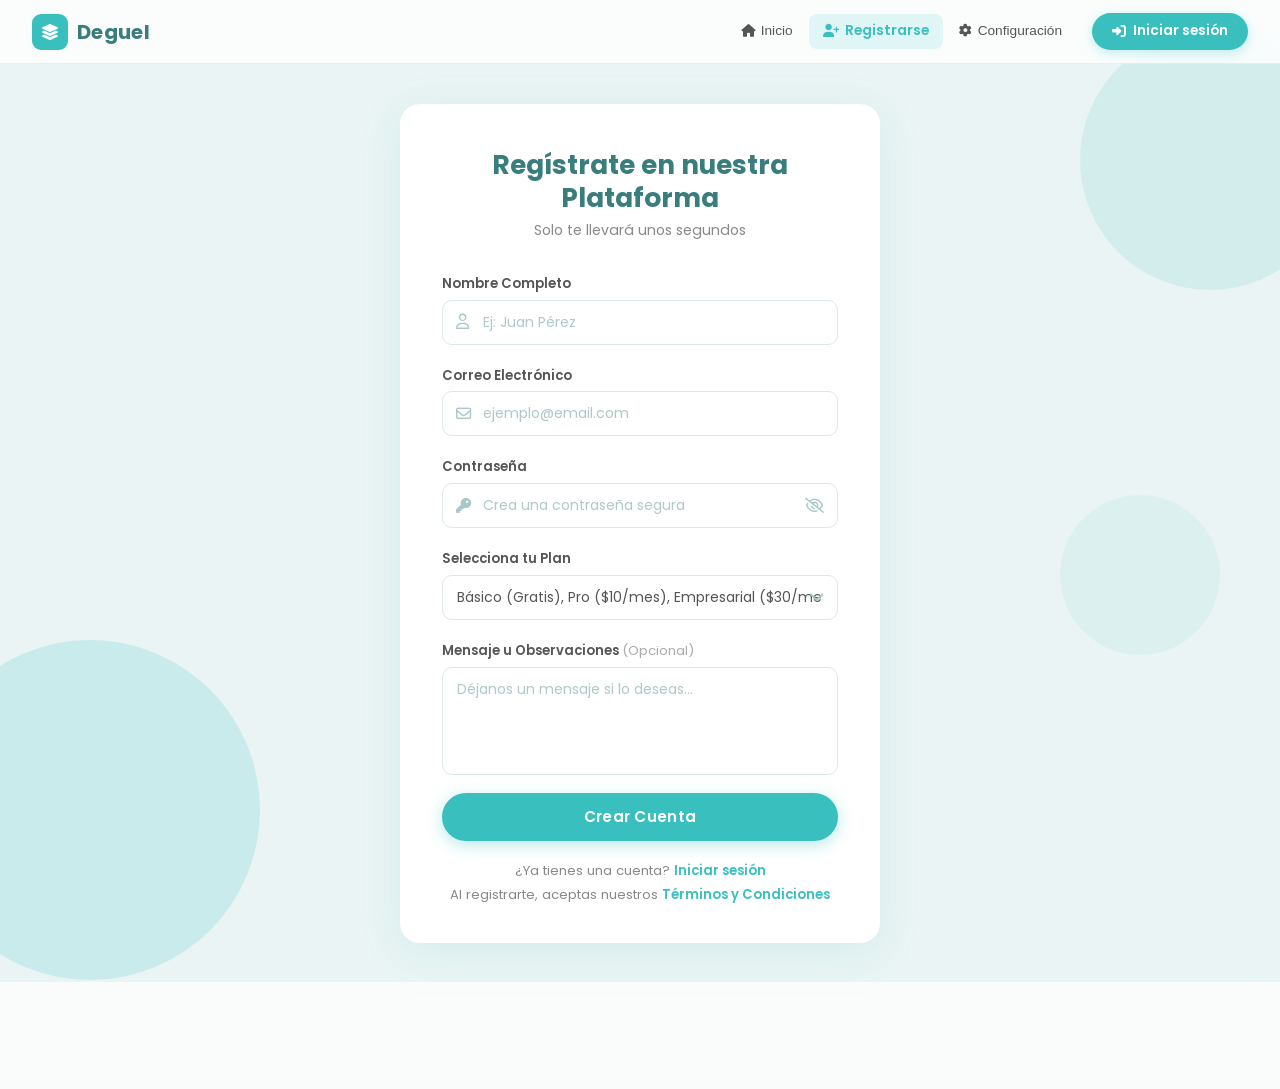
==== commit f1257bf5: "Footer" ====
--- a/index.html
+++ b/index.html
@@ -3,17 +3,19 @@
 <head>
   <meta charset="UTF-8" />
   <meta name="viewport" content="width=device-width, initial-scale=1.0" />
-  <title>Regístrate en nuestra Plataforma</title>
+  <title>Regístrate — Deguel</title>
+
+  <!-- Favicon -->
+  <link rel="icon" type="image/png" href="./assets/img/favicon.png" />
 
   <!-- Google Fonts: Poppins -->
   <link rel="preconnect" href="https://fonts.googleapis.com" />
   <link rel="preconnect" href="https://fonts.gstatic.com" crossorigin />
   <link href="https://fonts.googleapis.com/css2?family=Poppins:wght@400;500;600;700&display=swap" rel="stylesheet" />
 
-  <!-- Bootstrap 5 -->
-  <!--<link rel="stylesheet" href="https://cdn.jsdelivr.net/npm/bootstrap@5.3.3/dist/css/bootstrap.min.css" /> -->
-  <!-- Local-->  
+  <!-- Bootstrap 5 (local) -->
   <link rel="stylesheet" href="./assets/css/boostrap.min.css" />
+
   <!-- Font Awesome 6 -->
   <link rel="stylesheet" href="https://cdnjs.cloudflare.com/ajax/libs/font-awesome/6.5.0/css/all.min.css" />
 
@@ -22,130 +24,167 @@
 </head>
 <body>
 
+  <!-- ========================
+       NAVBAR
+  ======================== -->
+  <nav class="dg-navbar">
+    <div class="dg-navbar__brand">
+      <span class="dg-navbar__logo-icon"><i class="fa-solid fa-layer-group"></i></span>
+      <span class="dg-navbar__logo-text">Deguel</span>
+    </div>
+
+    <!-- Hamburger (mobile) -->
+    <button class="dg-navbar__toggle" id="navToggle" aria-label="Abrir menú">
+      <i class="fa-solid fa-bars"></i>
+    </button>
+
+    <div class="dg-navbar__menu" id="navMenu">
+      <ul class="dg-navbar__links">
+        <li><a href="#" class="dg-navbar__link"><i class="fa-solid fa-house"></i> Inicio</a></li>
+        <li><a href="#" class="dg-navbar__link dg-navbar__link--active"><i class="fa-solid fa-user-plus"></i> Registrarse</a></li>
+        <li><a href="#" class="dg-navbar__link"><i class="fa-solid fa-gear"></i> Configuración</a></li>
+      </ul>
+      <a href="#" class="dg-navbar__btn-login">
+        <i class="fa-solid fa-right-to-bracket"></i> Iniciar sesión
+      </a>
+    </div>
+  </nav>
+
   <!-- Decorative background blobs -->
   <div class="blob blob-1"></div>
   <div class="blob blob-2"></div>
   <div class="blob blob-3"></div>
 
-  <!-- Registration card -->
-  <div class="card-register">
+  <!-- ========================
+       MAIN CONTENT
+  ======================== -->
+  <main class="dg-main">
+    <div class="card-register">
 
-    <!-- Header -->
-    <h1 class="form-title">Regístrate en nuestra Plataforma</h1>
-    <p class="form-subtitle">Solo te llevará unos segundos</p>
+      <h1 class="form-title">Regístrate en nuestra Plataforma</h1>
+      <p class="form-subtitle">Solo te llevará unos segundos</p>
 
-    <!-- Form -->
-    <form novalidate>
+      <form novalidate>
 
-      <!-- Nombre Completo -->
-      <div class="mb-1">
-        <label for="nombre" class="form-label">Nombre Completo</label>
-        <div class="input-wrap">
-          <i class="fa-regular fa-user icon-left"></i>
-          <input
-            type="text"
-            id="nombre"
-            class="form-control"
-            placeholder="Ej: Juan Pérez"
-            autocomplete="name"
-          />
+        <!-- Nombre Completo -->
+        <div class="mb-1">
+          <label for="nombre" class="form-label">Nombre Completo</label>
+          <div class="input-wrap">
+            <i class="fa-regular fa-user icon-left"></i>
+            <input type="text" id="nombre" class="form-control"
+              placeholder="Ej: Juan Pérez" autocomplete="name" />
+          </div>
         </div>
+
+        <!-- Correo Electrónico -->
+        <div class="mb-1">
+          <label for="email" class="form-label">Correo Electrónico</label>
+          <div class="input-wrap">
+            <i class="fa-regular fa-envelope icon-left"></i>
+            <input type="email" id="email" class="form-control"
+              placeholder="ejemplo@email.com" autocomplete="email" />
+          </div>
+        </div>
+
+        <!-- Contraseña -->
+        <div class="mb-1">
+          <label for="password" class="form-label">Contraseña</label>
+          <div class="input-wrap">
+            <i class="fa-solid fa-key icon-left"></i>
+            <input type="password" id="password" class="form-control"
+              placeholder="Crea una contraseña segura" autocomplete="new-password" />
+            <button type="button" class="icon-right" id="togglePassword"
+              aria-label="Mostrar u ocultar contraseña">
+              <i class="fa-regular fa-eye-slash" id="eyeIcon"></i>
+            </button>
+          </div>
+        </div>
+
+        <!-- Selecciona tu Plan -->
+        <div class="mb-1">
+          <label for="plan" class="form-label">Selecciona tu Plan</label>
+          <div class="input-wrap select-wrap">
+            <select id="plan" class="form-select">
+              <option value="">Básico (Gratis), Pro ($10/mes), Empresarial ($30/mes)</option>
+              <option value="basico">Básico (Gratis)</option>
+              <option value="pro">Pro ($10/mes)</option>
+              <option value="empresarial">Empresarial ($30/mes)</option>
+            </select>
+            <span class="icon-right">
+              <i class="fa-solid fa-chevron-down"></i>
+            </span>
+          </div>
+        </div>
+
+        <!-- Mensaje u Observaciones -->
+        <div class="mb-1">
+          <label for="mensaje" class="form-label">
+            Mensaje u Observaciones
+            <span style="font-weight:400;color:#aaa;">(Opcional)</span>
+          </label>
+          <div class="input-wrap textarea-wrap">
+            <textarea id="mensaje" class="form-control"
+              placeholder="Déjanos un mensaje si lo deseas..." rows="4"></textarea>
+          </div>
+        </div>
+
+        <button type="submit" class="btn-register">Crear Cuenta</button>
+
+      </form>
+
+      <div class="form-footer">
+        <div>¿Ya tienes una cuenta? <a href="#">Iniciar sesión</a></div>
+        <div>Al registrarte, aceptas nuestros <a href="#">Términos y Condiciones</a></div>
       </div>
 
-      <!-- Correo Electrónico -->
-      <div class="mb-1">
-        <label for="email" class="form-label">Correo Electrónico</label>
-        <div class="input-wrap">
-          <i class="fa-regular fa-envelope icon-left"></i>
-          <input
-            type="email"
-            id="email"
-            class="form-control"
-            placeholder="ejemplo@email.com"
-            autocomplete="email"
-          />
-        </div>
+    </div>
+  </main>
+
+  <!-- ========================
+       FOOTER
+  ======================== -->
+  <footer class="dg-footer">
+    <div class="dg-footer__inner">
+
+      <div class="dg-footer__brand">
+        <span class="dg-footer__logo-icon"><i class="fa-solid fa-layer-group"></i></span>
+        <span class="dg-footer__logo-text">Deguel</span>
       </div>
 
-      <!-- Contraseña -->
-      <div class="mb-1">
-        <label for="password" class="form-label">Contraseña</label>
-        <div class="input-wrap">
-          <i class="fa-solid fa-key icon-left"></i>
-          <input
-            type="password"
-            id="password"
-            class="form-control"
-            placeholder="Crea una contraseña segura"
-            autocomplete="new-password"
-          />
-          <button
-            type="button"
-            class="icon-right"
-            id="togglePassword"
-            aria-label="Mostrar u ocultar contraseña"
-          >
-            <i class="fa-regular fa-eye-slash" id="eyeIcon"></i>
-          </button>
-        </div>
+      <div class="dg-footer__author">
+        <p class="dg-footer__name">Mario García Terrazas</p>
+        <p class="dg-footer__role">Web Developer &amp; Social Media Manager</p>
       </div>
 
-      <!-- Selecciona tu Plan -->
-      <div class="mb-1">
-        <label for="plan" class="form-label">Selecciona tu Plan</label>
-        <div class="input-wrap select-wrap">
-          <select id="plan" class="form-select">
-            <option value="">Básico (Gratis), Pro ($10/mes), Empresarial ($30/mes)</option>
-            <option value="basico">Básico (Gratis)</option>
-            <option value="pro">Pro ($10/mes)</option>
-            <option value="empresarial">Empresarial ($30/mes)</option>
-          </select>
-          <span class="icon-right">
-            <i class="fa-solid fa-chevron-down"></i>
-          </span>
-        </div>
-      </div>
+      <p class="dg-footer__copy">
+        &copy; <span id="year"></span> Deguel. All rights reserved.
+      </p>
 
-      <!-- Mensaje u Observaciones -->
-      <div class="mb-1">
-        <label for="mensaje" class="form-label">Mensaje u Observaciones <span style="font-weight:400;color:#aaa;">(Opcional)</span></label>
-        <div class="input-wrap textarea-wrap">
-          <textarea
-            id="mensaje"
-            class="form-control"
-            placeholder="Déjanos un mensaje si lo deseas..."
-            rows="4"
-          ></textarea>
-        </div>
-      </div>
-
-      <!-- Submit -->
-      <button type="submit" class="btn-register">Crear Cuenta</button>
-
-    </form>
-
-    <!-- Footer -->
-    <div class="form-footer">
-      <div>¿Ya tienes una cuenta? <a href="#">Iniciar sesión</a></div>
-      <div>Al registrarte, aceptas nuestros <a href="#">Términos y Condiciones</a></div>
     </div>
-
-  </div><!-- /card-register -->
+  </footer>
 
   <!-- Bootstrap JS -->
   <script src="https://cdn.jsdelivr.net/npm/bootstrap@5.3.3/dist/js/bootstrap.bundle.min.js"></script>
 
-  <!-- Toggle password visibility -->
   <script>
-    const toggleBtn  = document.getElementById('togglePassword');
+    /* Año dinámico */
+    document.getElementById('year').textContent = new Date().getFullYear();
+
+    /* Toggle contraseña */
+    const toggleBtn     = document.getElementById('togglePassword');
     const passwordInput = document.getElementById('password');
-    const eyeIcon    = document.getElementById('eyeIcon');
+    const eyeIcon       = document.getElementById('eyeIcon');
 
     toggleBtn.addEventListener('click', () => {
       const isHidden = passwordInput.type === 'password';
       passwordInput.type = isHidden ? 'text' : 'password';
       eyeIcon.classList.toggle('fa-eye-slash', !isHidden);
-      eyeIcon.classList.toggle('fa-eye',       isHidden);
+      eyeIcon.classList.toggle('fa-eye',        isHidden);
+    });
+
+    /* Hamburger mobile */
+    document.getElementById('navToggle').addEventListener('click', () => {
+      document.getElementById('navMenu').classList.toggle('dg-navbar__menu--open');
     });
   </script>
 
--- a/assets/css/styles.css
+++ b/assets/css/styles.css
@@ -16,6 +16,8 @@
   --radius-input:10px;
   --shadow-card: 0 8px 40px rgba(58,191,191,0.13);
   --font:        'Poppins', sans-serif;
+  --navbar-h:    64px;
+  --footer-h:    auto;
 }
 
 *, *::before, *::after { box-sizing: border-box; margin: 0; padding: 0; }
@@ -25,11 +27,127 @@
   background-color: var(--bg);
   min-height: 100vh;
   display: flex;
+  flex-direction: column;
+  overflow-x: hidden;
+}
+
+/* ==============================
+   NAVBAR
+   ============================== */
+.dg-navbar {
+  position: sticky;
+  top: 0;
+  z-index: 100;
+  height: var(--navbar-h);
+  background: rgba(255, 255, 255, 0.82);
+  backdrop-filter: blur(12px);
+  -webkit-backdrop-filter: blur(12px);
+  border-bottom: 1.5px solid rgba(58,191,191,0.15);
+  display: flex;
+  align-items: center;
+  justify-content: space-between;
+  padding: 0 32px;
+  gap: 24px;
+}
+
+/* Brand */
+.dg-navbar__brand {
+  display: flex;
+  align-items: center;
+  gap: 9px;
+  text-decoration: none;
+  flex-shrink: 0;
+}
+.dg-navbar__logo-icon {
+  display: flex;
   align-items: center;
   justify-content: center;
-  padding: 32px 16px;
-  position: relative;
-  overflow-x: hidden;
+  width: 36px; height: 36px;
+  background: var(--teal);
+  border-radius: 9px;
+  color: #fff;
+  font-size: 1rem;
+}
+.dg-navbar__logo-text {
+  font-size: 1.25rem;
+  font-weight: 700;
+  color: var(--text-title);
+  letter-spacing: .3px;
+}
+
+/* Menu */
+.dg-navbar__menu {
+  display: flex;
+  align-items: center;
+  gap: 8px;
+  flex: 1;
+  justify-content: flex-end;
+}
+
+/* Links list */
+.dg-navbar__links {
+  list-style: none;
+  display: flex;
+  align-items: center;
+  gap: 2px;
+  margin: 0;
+  padding: 0;
+}
+.dg-navbar__link {
+  display: flex;
+  align-items: center;
+  gap: 6px;
+  padding: 7px 14px;
+  border-radius: 8px;
+  font-size: 0.855rem;
+  font-weight: 500;
+  color: var(--text-body);
+  text-decoration: none;
+  transition: background .2s, color .2s;
+}
+.dg-navbar__link i { font-size: 0.8rem; }
+.dg-navbar__link:hover {
+  background: var(--teal-light);
+  color: var(--teal-dark);
+}
+.dg-navbar__link--active {
+  background: var(--teal-light);
+  color: var(--teal);
+  font-weight: 600;
+}
+
+/* Login button */
+.dg-navbar__btn-login {
+  display: flex;
+  align-items: center;
+  gap: 7px;
+  padding: 8px 20px;
+  background: var(--teal);
+  color: #fff !important;
+  border-radius: 50px;
+  font-size: 0.855rem;
+  font-weight: 600;
+  text-decoration: none;
+  margin-left: 8px;
+  transition: background .22s, transform .15s, box-shadow .22s;
+  box-shadow: 0 3px 12px rgba(58,191,191,0.3);
+  white-space: nowrap;
+}
+.dg-navbar__btn-login:hover {
+  background: var(--teal-dark);
+  transform: translateY(-1px);
+  box-shadow: 0 5px 18px rgba(58,191,191,0.4);
+}
+
+/* Hamburger */
+.dg-navbar__toggle {
+  display: none;
+  background: none;
+  border: none;
+  font-size: 1.25rem;
+  color: var(--text-title);
+  cursor: pointer;
+  padding: 6px 8px;
 }
 
 /* ==============================
@@ -42,19 +160,21 @@
   z-index: 0;
   pointer-events: none;
 }
-.blob-1 {
-  width: 340px; height: 340px;
-  bottom: -80px; left: -80px;
-}
-.blob-2 {
-  width: 260px; height: 260px;
-  top: 30px; right: -60px;
-  opacity: 0.7;
-}
-.blob-3 {
-  width: 160px; height: 160px;
-  top: 55%; right: 60px;
-  opacity: 0.4;
+.blob-1 { width: 340px; height: 340px; bottom: -80px; left: -80px; }
+.blob-2 { width: 260px; height: 260px; top: 30px;  right: -60px; opacity: .7; }
+.blob-3 { width: 160px; height: 160px; top: 55%;   right:  60px; opacity: .4; }
+
+/* ==============================
+   Main wrapper
+   ============================== */
+.dg-main {
+  flex: 1;
+  display: flex;
+  align-items: center;
+  justify-content: center;
+  padding: 40px 16px;
+  position: relative;
+  z-index: 1;
 }
 
 /* ==============================
@@ -100,13 +220,13 @@
    ============================== */
 .form-label {
   font-size: 0.82rem;
-  font-weight: 00;
+  font-weight: 600;
   color: var(--text-body);
   margin-bottom: 6px;
 }
 
 /* ==============================
-   Input group wrapper
+   Input wrap
    ============================== */
 .input-wrap {
   position: relative;
@@ -154,30 +274,22 @@
   outline: none;
   appearance: none;
 }
-.form-control::placeholder,
-.form-select option[value=""] { color: #b0c8c8; }
+.form-control::placeholder { color: #b0c8c8; }
 
 .form-control:focus,
 .form-select:focus {
   border-color: var(--teal);
   box-shadow: 0 0 0 3px rgba(58,191,191,0.15);
 }
-.form-control:focus ~ .icon-left,
-.input-wrap:focus-within .icon-left {
-  color: var(--teal);
-}
-
-/* Select: no left padding (icon handled differently) */
+.input-wrap:focus-within .icon-left { color: var(--teal); }
+
 .form-select {
   padding-left: 14px;
   cursor: pointer;
-  background-image: none; /* we use FA chevron */
-}
-.select-wrap .icon-right {
-  pointer-events: none;
-}
-
-/* Textarea */
+  background-image: none;
+}
+.select-wrap .icon-right { pointer-events: none; }
+
 textarea.form-control {
   resize: none;
   padding: 11px 14px;
@@ -213,7 +325,7 @@
 .btn-register:active { transform: translateY(0); }
 
 /* ==============================
-   Footer links
+   Form footer links
    ============================== */
 .form-footer {
   text-align: center;
@@ -231,9 +343,97 @@
 .form-footer a:hover { color: var(--teal-dark); text-decoration: underline; }
 
 /* ==============================
+   FOOTER
+   ============================== */
+.dg-footer {
+  background: rgba(255,255,255,0.75);
+  backdrop-filter: blur(10px);
+  -webkit-backdrop-filter: blur(10px);
+  border-top: 1.5px solid rgba(58,191,191,0.15);
+  padding: 24px 32px;
+  position: relative;
+  z-index: 1;
+}
+.dg-footer__inner {
+  max-width: 960px;
+  margin: 0 auto;
+  display: flex;
+  align-items: center;
+  justify-content: space-between;
+  flex-wrap: wrap;
+  gap: 16px;
+}
+
+/* Brand */
+.dg-footer__brand {
+  display: flex;
+  align-items: center;
+  gap: 9px;
+}
+.dg-footer__logo-icon {
+  display: flex;
+  align-items: center;
+  justify-content: center;
+  width: 32px; height: 32px;
+  background: var(--teal);
+  border-radius: 8px;
+  color: #fff;
+  font-size: 0.9rem;
+}
+.dg-footer__logo-text {
+  font-size: 1.1rem;
+  font-weight: 700;
+  color: var(--text-title);
+}
+
+/* Author */
+.dg-footer__author { text-align: center; }
+.dg-footer__name {
+  font-size: 0.875rem;
+  font-weight: 600;
+  color: var(--text-body);
+  margin-bottom: 2px;
+}
+.dg-footer__role {
+  font-size: 0.78rem;
+  color: var(--text-muted);
+}
+
+/* Copyright */
+.dg-footer__copy {
+  font-size: 0.78rem;
+  color: var(--text-muted);
+}
+
+/* ==============================
    Responsive
    ============================== */
-@media (max-width: 520px) {
+@media (max-width: 640px) {
+  /* Navbar */
+  .dg-navbar { padding: 0 18px; }
+  .dg-navbar__toggle { display: flex; }
+  .dg-navbar__menu {
+    display: none;
+    position: absolute;
+    top: var(--navbar-h);
+    left: 0; right: 0;
+    background: rgba(255,255,255,0.97);
+    backdrop-filter: blur(12px);
+    border-bottom: 1.5px solid rgba(58,191,191,0.15);
+    flex-direction: column;
+    align-items: stretch;
+    padding: 12px 18px 18px;
+    gap: 6px;
+  }
+  .dg-navbar__menu--open { display: flex; }
+  .dg-navbar__links { flex-direction: column; gap: 4px; }
+  .dg-navbar__link { justify-content: flex-start; }
+  .dg-navbar__btn-login { justify-content: center; margin-left: 0; }
+
+  /* Card */
   .card-register { padding: 32px 22px 28px; }
   .card-register .form-title { font-size: 1.35rem; }
+
+  /* Footer */
+  .dg-footer__inner { flex-direction: column; align-items: center; text-align: center; }
 }
